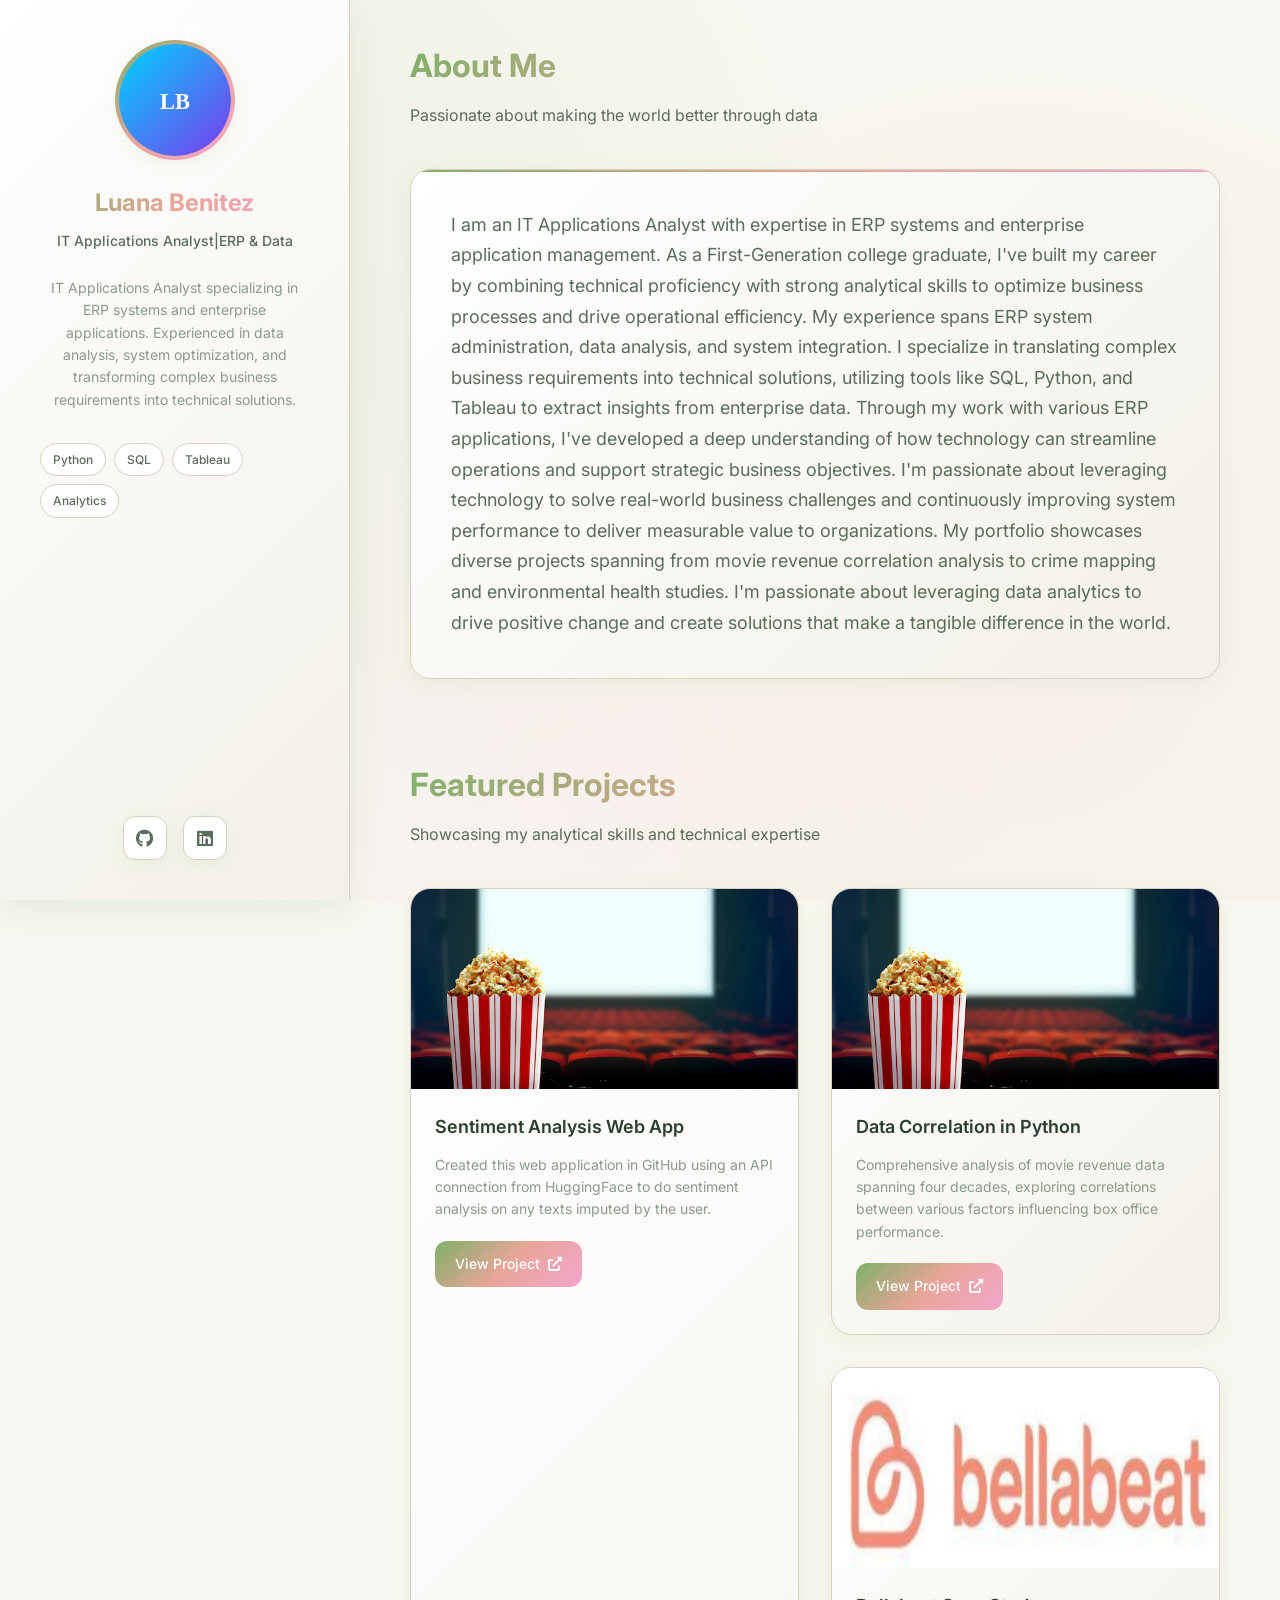
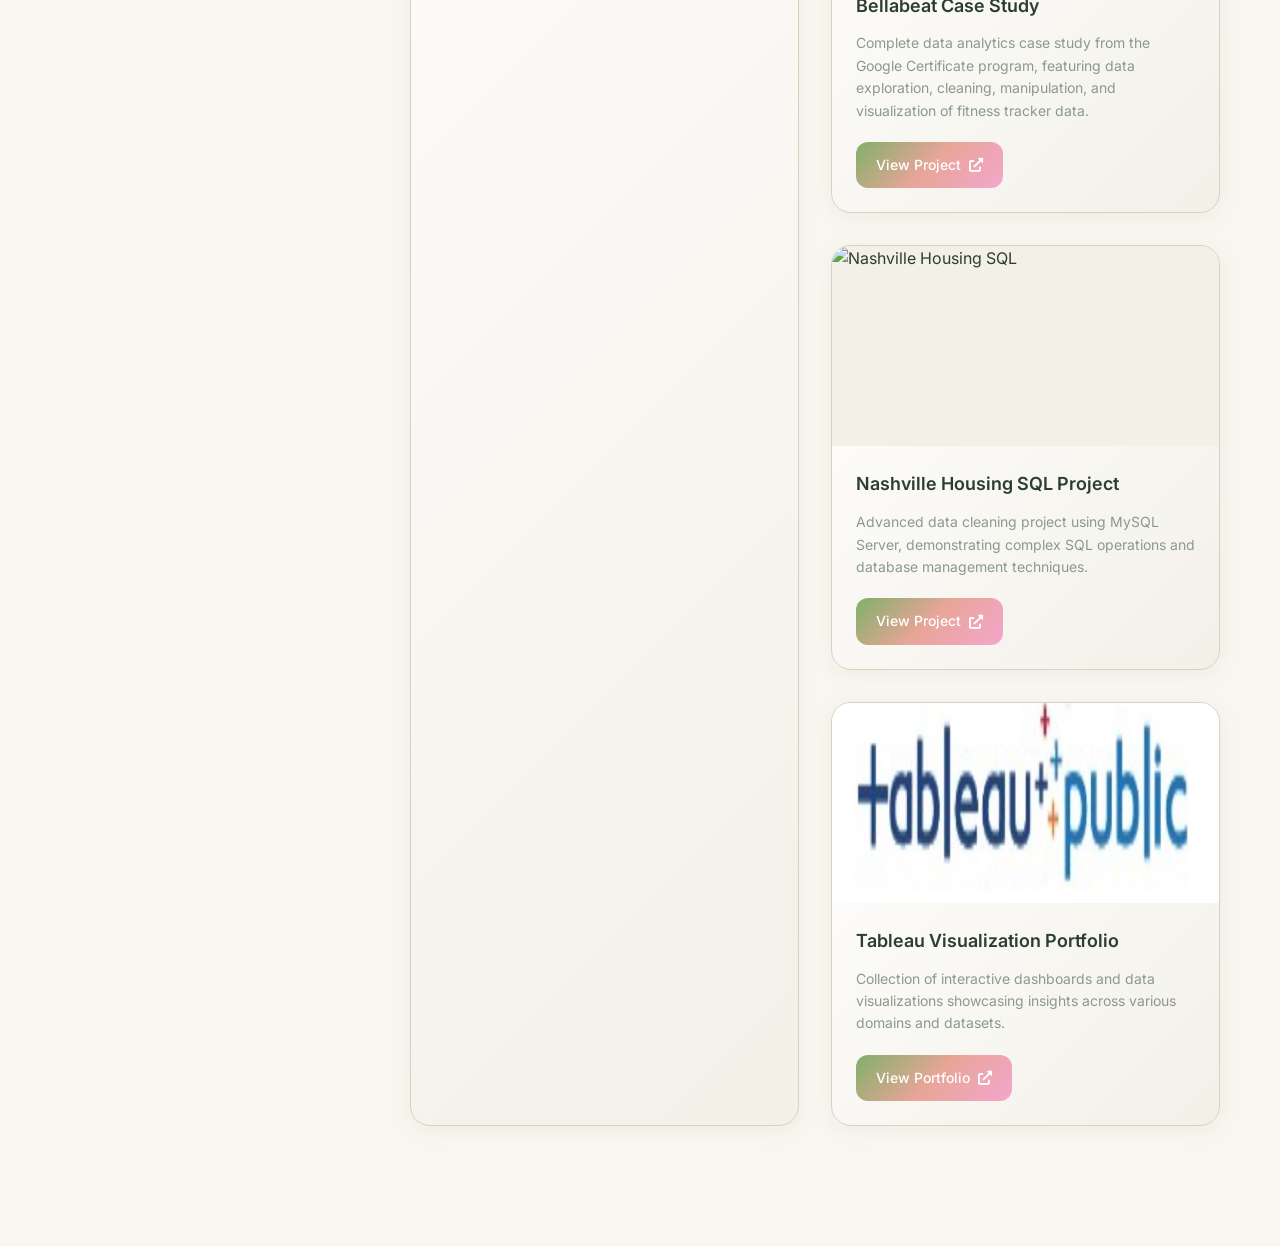
==== index.html @ 9ba9c245 "Update index.html" ====
<!DOCTYPE HTML>
<html>
<head>
    <title>Luana Benitez Portfolio</title>
    <meta charset="utf-8" />
    <meta name="viewport" content="width=device-width, initial-scale=1, user-scalable=no" />
    <link href="https://fonts.googleapis.com/css2?family=Inter:wght@300;400;500;600;700&family=JetBrains+Mono:wght@400;500&display=swap" rel="stylesheet">
    <link rel="stylesheet" href="https://cdnjs.cloudflare.com/ajax/libs/font-awesome/6.0.0/css/all.min.css">
    <style>
        :root {
            --primary-bg: #f8f6f0;
            --secondary-bg: #ede8dc;
            --card-bg: #ffffff;
            --accent-bg: #f3f0e8;
            --primary-text: #2c3e2d;
            --secondary-text: #5a6c5b;
            --muted-text: #8a9a8b;
            --accent-color: #7fb069;
            --secondary-accent: #e8a598;
            --tertiary-accent: #f4a6cd;
            --success-color: #6b9f59;
            --border-color: #d8d0c1;
            --gradient-primary: linear-gradient(135deg, #7fb069 0%, #e8a598 50%, #f4a6cd 100%);
            --gradient-secondary: linear-gradient(135deg, #ffffff 0%, #f3f0e8 100%);
            --gradient-accent: linear-gradient(135deg, #7fb069 0%, #6b9f59 100%);
            --shadow-soft: 0 4px 20px rgba(124, 176, 105, 0.1);
            --shadow-medium: 0 8px 32px rgba(124, 176, 105, 0.15);
            --shadow-strong: 0 12px 48px rgba(124, 176, 105, 0.2);
        }

        * {
            margin: 0;
            padding: 0;
            box-sizing: border-box;
        }

        html {
            scroll-behavior: smooth;
        }

        body {
            font-family: 'Inter', sans-serif;
            background: var(--primary-bg);
            color: var(--primary-text);
            line-height: 1.6;
            overflow-x: hidden;
        }

        /* Animated Background */
        .animated-bg {
            position: fixed;
            top: 0;
            left: 0;
            width: 100%;
            height: 100%;
            z-index: -1;
            background: var(--primary-bg);
        }

        .animated-bg::before {
            content: '';
            position: absolute;
            top: 0;
            left: 0;
            width: 100%;
            height: 100%;
            background: radial-gradient(circle at 20% 30%, rgba(127, 176, 105, 0.08) 0%, transparent 50%),
                        radial-gradient(circle at 80% 70%, rgba(232, 165, 152, 0.08) 0%, transparent 50%),
                        radial-gradient(circle at 40% 80%, rgba(244, 166, 205, 0.06) 0%, transparent 50%);
            animation: float 20s ease-in-out infinite;
        }

        @keyframes float {
            0%, 100% { transform: translateY(0px) rotate(0deg); }
            33% { transform: translateY(-20px) rotate(1deg); }
            66% { transform: translateY(10px) rotate(-1deg); }
        }

        /* Header Styles */
        #header {
            position: fixed;
            top: 0;
            left: 0;
            width: 350px;
            height: 100vh;
            background: var(--gradient-secondary);
            backdrop-filter: blur(20px);
            border-right: 1px solid var(--border-color);
            padding: 40px;
            display: flex;
            flex-direction: column;
            justify-content: space-between;
            z-index: 1000;
            box-shadow: var(--shadow-medium);
        }

        .profile-section {
            text-align: center;
        }

        .profile-image {
            width: 120px;
            height: 120px;
            border-radius: 50%;
            margin: 0 auto 24px;
            position: relative;
            background: var(--gradient-primary);
            padding: 4px;
            box-shadow: var(--shadow-soft);
            transition: all 0.3s ease;
        }

        .profile-image:hover {
            transform: scale(1.05);
            box-shadow: var(--shadow-medium);
        }

        .profile-image img {
            width: 100%;
            height: 100%;
            border-radius: 50%;
            object-fit: cover;
        }

        .profile-name {
            font-size: 24px;
            font-weight: 700;
            margin-bottom: 8px;
            background: var(--gradient-primary);
            -webkit-background-clip: text;
            -webkit-text-fill-color: transparent;
            background-clip: text;
        }

        .profile-title {
            font-size: 14px;
            color: var(--secondary-text);
            margin-bottom: 24px;
            font-weight: 500;
        }

        .profile-description {
            font-size: 14px;
            color: var(--muted-text);
            line-height: 1.6;
            margin-bottom: 32px;
        }

        .skills-tags {
            display: flex;
            flex-wrap: wrap;
            gap: 8px;
            margin-bottom: 32px;
        }

        .skill-tag {
            background: var(--card-bg);
            border: 1px solid var(--border-color);
            border-radius: 20px;
            padding: 6px 12px;
            font-size: 12px;
            color: var(--secondary-text);
            font-weight: 500;
            transition: all 0.3s ease;
        }

        .skill-tag:hover {
            background: var(--gradient-accent);
            color: white;
            transform: translateY(-2px);
            box-shadow: var(--shadow-soft);
        }

        .social-links {
            display: flex;
            justify-content: center;
            gap: 16px;
        }

        .social-link {
            width: 44px;
            height: 44px;
            background: var(--card-bg);
            border: 1px solid var(--border-color);
            border-radius: 12px;
            display: flex;
            align-items: center;
            justify-content: center;
            color: var(--secondary-text);
            text-decoration: none;
            transition: all 0.3s ease;
            font-size: 18px;
            box-shadow: var(--shadow-soft);
        }

        .social-link:hover {
            background: var(--gradient-primary);
            color: white;
            transform: translateY(-4px);
            box-shadow: var(--shadow-medium);
        }

        /* Main Content */
        #main {
            margin-left: 350px;
            padding: 40px 60px;
            min-height: 100vh;
        }

        .section {
            margin-bottom: 80px;
            opacity: 0;
            transform: translateY(40px);
            animation: fadeInUp 0.8s ease forwards;
        }

        @keyframes fadeInUp {
            to {
                opacity: 1;
                transform: translateY(0);
            }
        }

        .section-header {
            margin-bottom: 40px;
        }

        .section-title {
            font-size: 32px;
            font-weight: 700;
            margin-bottom: 12px;
            background: var(--gradient-primary);
            -webkit-background-clip: text;
            -webkit-text-fill-color: transparent;
            background-clip: text;
        }

        .section-subtitle {
            font-size: 16px;
            color: var(--secondary-text);
            font-weight: 400;
        }

        /* About Section */
        .about-content {
            background: var(--gradient-secondary);
            border: 1px solid var(--border-color);
            border-radius: 20px;
            padding: 40px;
            box-shadow: var(--shadow-soft);
            position: relative;
            overflow: hidden;
        }

        .about-content::before {
            content: '';
            position: absolute;
            top: 0;
            left: 0;
            width: 100%;
            height: 2px;
            background: var(--gradient-primary);
        }

        .about-text {
            font-size: 18px;
            line-height: 1.7;
            color: var(--secondary-text);
        }

        /* Projects Grid */
        .projects-grid {
            display: grid;
            grid-template-columns: repeat(auto-fit, minmax(350px, 1fr));
            gap: 32px;
        }

        .project-card {
            background: var(--gradient-secondary);
            border: 1px solid var(--border-color);
            border-radius: 20px;
            padding: 0;
            box-shadow: var(--shadow-soft);
            transition: all 0.4s ease;
            overflow: hidden;
            position: relative;
            group: hover;
        }

        .project-card:hover {
            transform: translateY(-8px);
            box-shadow: var(--shadow-strong);
            border-color: var(--accent-color);
        }

        .project-image {
            height: 200px;
            background: var(--accent-bg);
            border-radius: 16px 16px 0 0;
            overflow: hidden;
            position: relative;
        }

        .project-image img {
            width: 100%;
            height: 100%;
            object-fit: cover;
            transition: transform 0.4s ease;
        }

        .project-card:hover .project-image img {
            transform: scale(1.1);
        }

        .project-image::after {
            content: '';
            position: absolute;
            top: 0;
            left: 0;
            width: 100%;
            height: 100%;
            background: linear-gradient(45deg, rgba(127, 176, 105, 0.1), rgba(232, 165, 152, 0.1));
            opacity: 0;
            transition: opacity 0.4s ease;
        }

        .project-card:hover .project-image::after {
            opacity: 1;
        }

        .project-content {
            padding: 24px;
        }

        .project-title {
            font-size: 18px;
            font-weight: 600;
            margin-bottom: 12px;
            color: var(--primary-text);
        }

        .project-description {
            font-size: 14px;
            color: var(--muted-text);
            line-height: 1.6;
            margin-bottom: 20px;
        }

        .project-link {
            display: inline-flex;
            align-items: center;
            gap: 8px;
            background: var(--gradient-primary);
            color: white;
            padding: 12px 20px;
            border-radius: 12px;
            text-decoration: none;
            font-size: 14px;
            font-weight: 500;
            transition: all 0.3s ease;
        }

        .project-link:hover {
            transform: translateY(-2px);
            box-shadow: var(--shadow-soft);
        }

        .project-tech-stack {
            position: absolute;
            top: 16px;
            right: 16px;
            background: rgba(248, 246, 240, 0.9);
            backdrop-filter: blur(10px);
            border: 1px solid var(--border-color);
            border-radius: 20px;
            padding: 6px 12px;
            font-size: 12px;
            color: var(--accent-color);
            font-weight: 500;
        }

        /* Responsive Design */
        @media (max-width: 1200px) {
            #header {
                width: 300px;
            }
            
            #main {
                margin-left: 300px;
                padding: 40px;
            }
        }

        @media (max-width: 980px) {
            #header {
                position: relative;
                width: 100%;
                height: auto;
                padding: 40px 20px;
            }
            
            #main {
                margin-left: 0;
                padding: 40px 20px;
            }

            .projects-grid {
                grid-template-columns: 1fr;
                gap: 24px;
            }
        }

        @media (max-width: 736px) {
            .section-title {
                font-size: 28px;
            }

            .profile-name {
                font-size: 20px;
            }

            .about-content {
                padding: 24px;
            }

            .project-content {
                padding: 20px;
            }
        }

        /* Loading Animation */
        .loading {
            animation: pulse 2s infinite;
        }

        @keyframes pulse {
            0% { opacity: 0.6; }
            50% { opacity: 1; }
            100% { opacity: 0.6; }
        }

        /* Scrollbar Styling */
        ::-webkit-scrollbar {
            width: 8px;
        }

        ::-webkit-scrollbar-track {
            background: var(--secondary-bg);
        }

        ::-webkit-scrollbar-thumb {
            background: var(--border-color);
            border-radius: 4px;
        }

        ::-webkit-scrollbar-thumb:hover {
            background: var(--accent-color);
        }
    </style>
</head>
<body>
    <div class="animated-bg"></div>

    <!-- Header -->
    <header id="header">
        <div class="profile-section">
            <div class="profile-image">
                <img src="images/IMG_5150.jpeg" alt="Profile" />
            </div>
            <h1 class="profile-name">Luana Benitez</h1>
            <div class="profile-title">IT Applications Analyst|ERP & Data</div>
            <p class="profile-description">
                IT Applications Analyst specializing in ERP systems and enterprise applications. Experienced in data analysis, system optimization, and transforming complex business requirements into technical solutions.
            <div class="skills-tags">
                <span class="skill-tag">Python</span>
                <span class="skill-tag">SQL</span>
                <span class="skill-tag">Tableau</span>
                <span class="skill-tag">Analytics</span>
            </div>
        </div>

        <div class="social-links">
            <a href="https://github.com/luli45" class="social-link">
                <i class="fab fa-github"></i>
            </a>
            <a href="https://www.linkedin.com/in/luanabenitez/" class="social-link">
                <i class="fab fa-linkedin"></i>
            </a>
        </div>
    </header>

    <!-- Main Content -->
    <main id="main">
        <!-- About Section -->
        <section class="section">
            <div class="section-header">
                <h2 class="section-title">About Me</h2>
                <p class="section-subtitle">Passionate about making the world better through data</p>
            </div>
            
            <div class="about-content">
                <p class="about-text">
                    I am an IT Applications Analyst with expertise in ERP systems and enterprise application management. As a First-Generation college graduate, I've built my career by combining technical proficiency with strong analytical skills to optimize business processes and drive operational efficiency.
                    My experience spans ERP system administration, data analysis, and system integration. I specialize in translating complex business requirements into technical solutions, utilizing tools like SQL, Python, and Tableau to extract insights from enterprise data. Through my work with various ERP applications, I've developed a deep understanding of how technology can streamline operations and support strategic business objectives.
                    I'm passionate about leveraging technology to solve real-world business challenges and continuously improving system performance to deliver measurable value to organizations.
                    My portfolio showcases diverse projects spanning from movie revenue correlation analysis to crime mapping and environmental health studies. I'm passionate about leveraging data analytics to drive positive change and create solutions that make a tangible difference in the world.
                </p>
            </div>
        </section>

        <!-- Projects Section -->
        <section class="section">
            <div class="section-header">
                <h2 class="section-title">Featured Projects</h2>
                <p class="section-subtitle">Showcasing my analytical skills and technical expertise</p>
            </div>
            <div class="projects-grid">
                <div class="project-card">
                    <div class="project-tech-stack">AI</div>
                    <div class="project-image">
                        <img src="images/movies.png" alt="Movie Data Analysis" />
                    </div>
                    <div class="project-content">
                        <h3 class="project-title">Sentiment Analysis Web App</h3>
                        <p class="project-description">Created this web application in GitHub using an API connection from HuggingFace to do sentiment analysis on any texts imputed by the user.</p>
                        <a href="https://huggingface-sentiment-app-axzfvcv8uxrn8bxesf5tnd.streamlit.app/" class="project-link">
                            <span>View Project</span>
                            <i class="fas fa-external-link-alt"></i>
                        </a>
                    </div>
                </div>
            <div class="projects-grid">
                <div class="project-card">
                    <div class="project-tech-stack">Python</div>
                    <div class="project-image">
                        <img src="images/movies.png" alt="Movie Data Analysis" />
                    </div>
                    <div class="project-content">
                        <h3 class="project-title">Data Correlation in Python</h3>
                        <p class="project-description">Comprehensive analysis of movie revenue data spanning four decades, exploring correlations between various factors influencing box office performance.</p>
                        <a href="https://github.com/luli45/PythonProjects/blob/main/Movie%20Data%20Correlation.ipynb" class="project-link">
                            <span>View Project</span>
                            <i class="fas fa-external-link-alt"></i>
                        </a>
                    </div>
                </div>

                <div class="project-card">
                    <div class="project-tech-stack">R · Tableau</div>
                    <div class="project-image">
                        <img src="images/bellabeat.jpg" alt="Bellabeat Case Study" />
                    </div>
                    <div class="project-content">
                        <h3 class="project-title">Bellabeat Case Study</h3>
                        <p class="project-description">Complete data analytics case study from the Google Certificate program, featuring data exploration, cleaning, manipulation, and visualization of fitness tracker data.</p>
                        <a href="https://github.com/luli45/casestudy" class="project-link">
                            <span>View Project</span>
                            <i class="fas fa-external-link-alt"></i>
                        </a>
                    </div>
                </div>

                <div class="project-card">
                    <div class="project-tech-stack">SQL</div>
                    <div class="project-image">
                        <img src="images/breno-assis-r3WAWU5Fi5Q-unsplash.jpg" alt="Nashville Housing SQL" />
                    </div>
                    <div class="project-content">
                        <h3 class="project-title">Nashville Housing SQL Project</h3>
                        <p class="project-description">Advanced data cleaning project using MySQL Server, demonstrating complex SQL operations and database management techniques.</p>
                        <a href="https://github.com/luli45/SQL-portfolio/blob/main/nashville(inprogress).sql" class="project-link">
                            <span>View Project</span>
                            <i class="fas fa-external-link-alt"></i>
                        </a>
                    </div>
                </div>

                <div class="project-card">
                    <div class="project-tech-stack">Tableau</div>
                    <div class="project-image">
                        <img src="images/tableau2.jpg" alt="Tableau Dashboards" />
                    </div>
                    <div class="project-content">
                        <h3 class="project-title">Tableau Visualization Portfolio</h3>
                        <p class="project-description">Collection of interactive dashboards and data visualizations showcasing insights across various domains and datasets.</p>
                        <a href="https://public.tableau.com/app/profile/luana6951" class="project-link">
                            <span>View Portfolio</span>
                            <i class="fas fa-external-link-alt"></i>
                        </a>
                    </div>
                </div>
                </div>
            </div>
        </section>
    </main>

    <script>
        // Smooth animations on scroll
        const observerOptions = {
            threshold: 0.1,
            rootMargin: '0px 0px -50px 0px'
        };

        const observer = new IntersectionObserver(function(entries) {
            entries.forEach(entry => {
                if (entry.isIntersecting) {
                    entry.target.style.animationDelay = '0s';
                    entry.target.classList.add('animate-in');
                }
            });
        }, observerOptions);

        document.querySelectorAll('.section').forEach(section => {
            observer.observe(section);
        });

        // Add loading animation to images
        document.querySelectorAll('img').forEach(img => {
            img.addEventListener('load', function() {
                this.classList.remove('loading');
            });
            img.classList.add('loading');
        });

        // Enhanced hover effects for project cards
        document.querySelectorAll('.project-card').forEach(card => {
            card.addEventListener('mouseenter', function() {
                this.style.transform = 'translateY(-8px) scale(1.02)';
            });
            
            card.addEventListener('mouseleave', function() {
                this.style.transform = 'translateY(0) scale(1)';
            });
        });

        // Profile image with your uploaded photo
        document.addEventListener('DOMContentLoaded', function() {
            const profileImg = document.querySelector('.profile-image img');
            // You would replace this with the actual path to your uploaded photo
            // For now, I'm using a placeholder that matches your professional headshot style
            profileImg.src = '[data-uri]';
            
            // Add a subtle loading effect
            profileImg.style.filter = 'blur(5px)';
            profileImg.style.transition = 'filter 0.3s ease';
            
            setTimeout(() => {
                profileImg.style.filter = 'none';
            }, 300);
        });

        // Add dynamic background animation
        const animatedBg = document.querySelector('.animated-bg');
        let mouseX = 0;
        let mouseY = 0;

        document.addEventListener('mousemove', (e) => {
            mouseX = e.clientX / window.innerWidth;
            mouseY = e.clientY / window.innerHeight;
            
            animatedBg.style.background = `
                radial-gradient(circle at ${20 + mouseX * 10}% ${30 + mouseY * 10}%, rgba(127, 176, 105, 0.08) 0%, transparent 50%),
                radial-gradient(circle at ${80 - mouseX * 10}% ${70 - mouseY * 10}%, rgba(232, 165, 152, 0.08) 0%, transparent 50%),
                radial-gradient(circle at ${40 + mouseX * 5}% ${80 - mouseY * 5}%, rgba(244, 166, 205, 0.06) 0%, transparent 50%),
                var(--primary-bg)
            `;
        });
    </script>
</body>
</html>
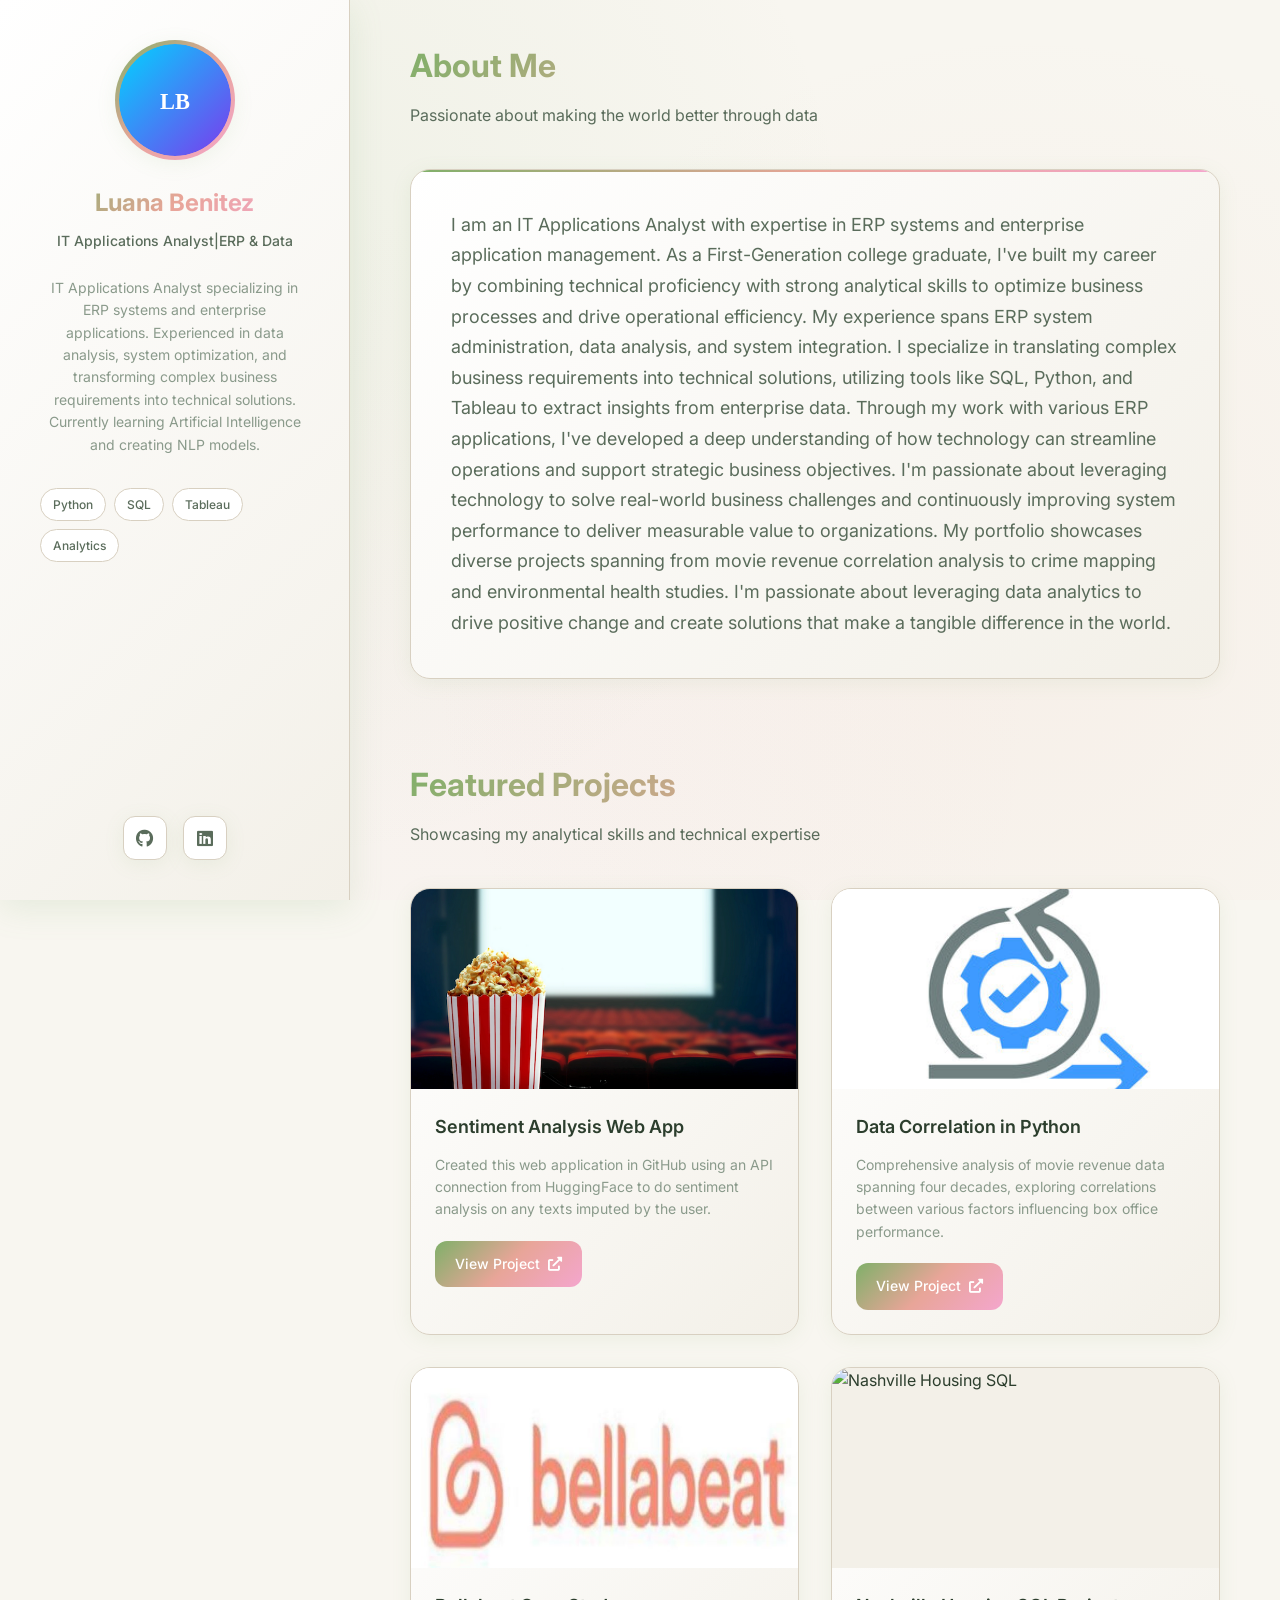
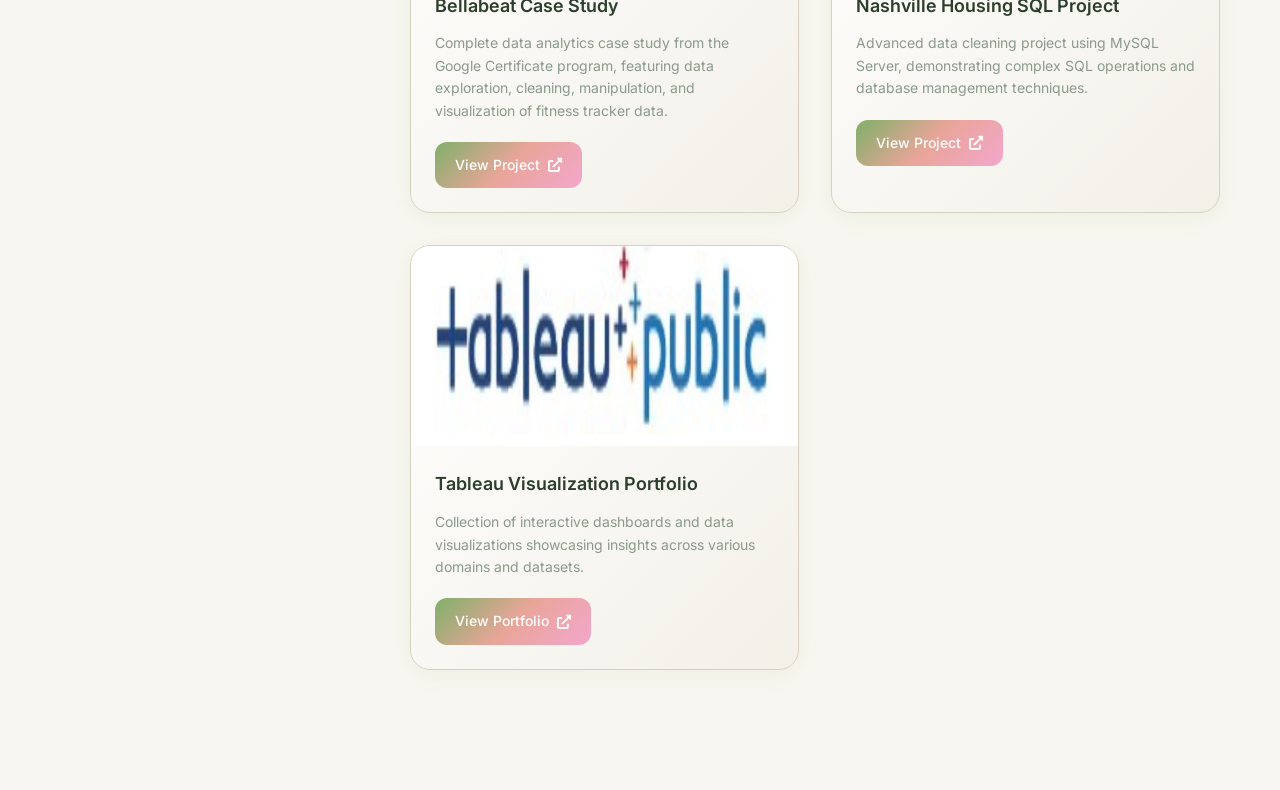
==== commit c14b68c4: "Update index.html" ====
--- a/index.html
+++ b/index.html
@@ -470,7 +470,7 @@
             <h1 class="profile-name">Luana Benitez</h1>
             <div class="profile-title">IT Applications Analyst|ERP & Data</div>
             <p class="profile-description">
-                IT Applications Analyst specializing in ERP systems and enterprise applications. Experienced in data analysis, system optimization, and transforming complex business requirements into technical solutions.
+                IT Applications Analyst specializing in ERP systems and enterprise applications. Experienced in data analysis, system optimization, and transforming complex business requirements into technical solutions. Currently learning Artificial Intelligence and creating NLP models.
             <div class="skills-tags">
                 <span class="skill-tag">Python</span>
                 <span class="skill-tag">SQL</span>
@@ -529,11 +529,10 @@
                         </a>
                     </div>
                 </div>
-            <div class="projects-grid">
-                <div class="project-card">
-                    <div class="project-tech-stack">Python</div>
+            <div class="project-card">
+                <div class="project-tech-stack">Python</div>
                     <div class="project-image">
-                        <img src="images/movies.png" alt="Movie Data Analysis" />
+                        <img src="images/360_F_463931349_d4SsyaxYkGwq9rybzLnaiEKINDHVy2RX.jpg" alt="Web Application" />
                     </div>
                     <div class="project-content">
                         <h3 class="project-title">Data Correlation in Python</h3>
@@ -543,7 +542,7 @@
                             <i class="fas fa-external-link-alt"></i>
                         </a>
                     </div>
-                </div>
+            </div>
 
                 <div class="project-card">
                     <div class="project-tech-stack">R · Tableau</div>
@@ -671,3 +670,4 @@
 
 
 
+
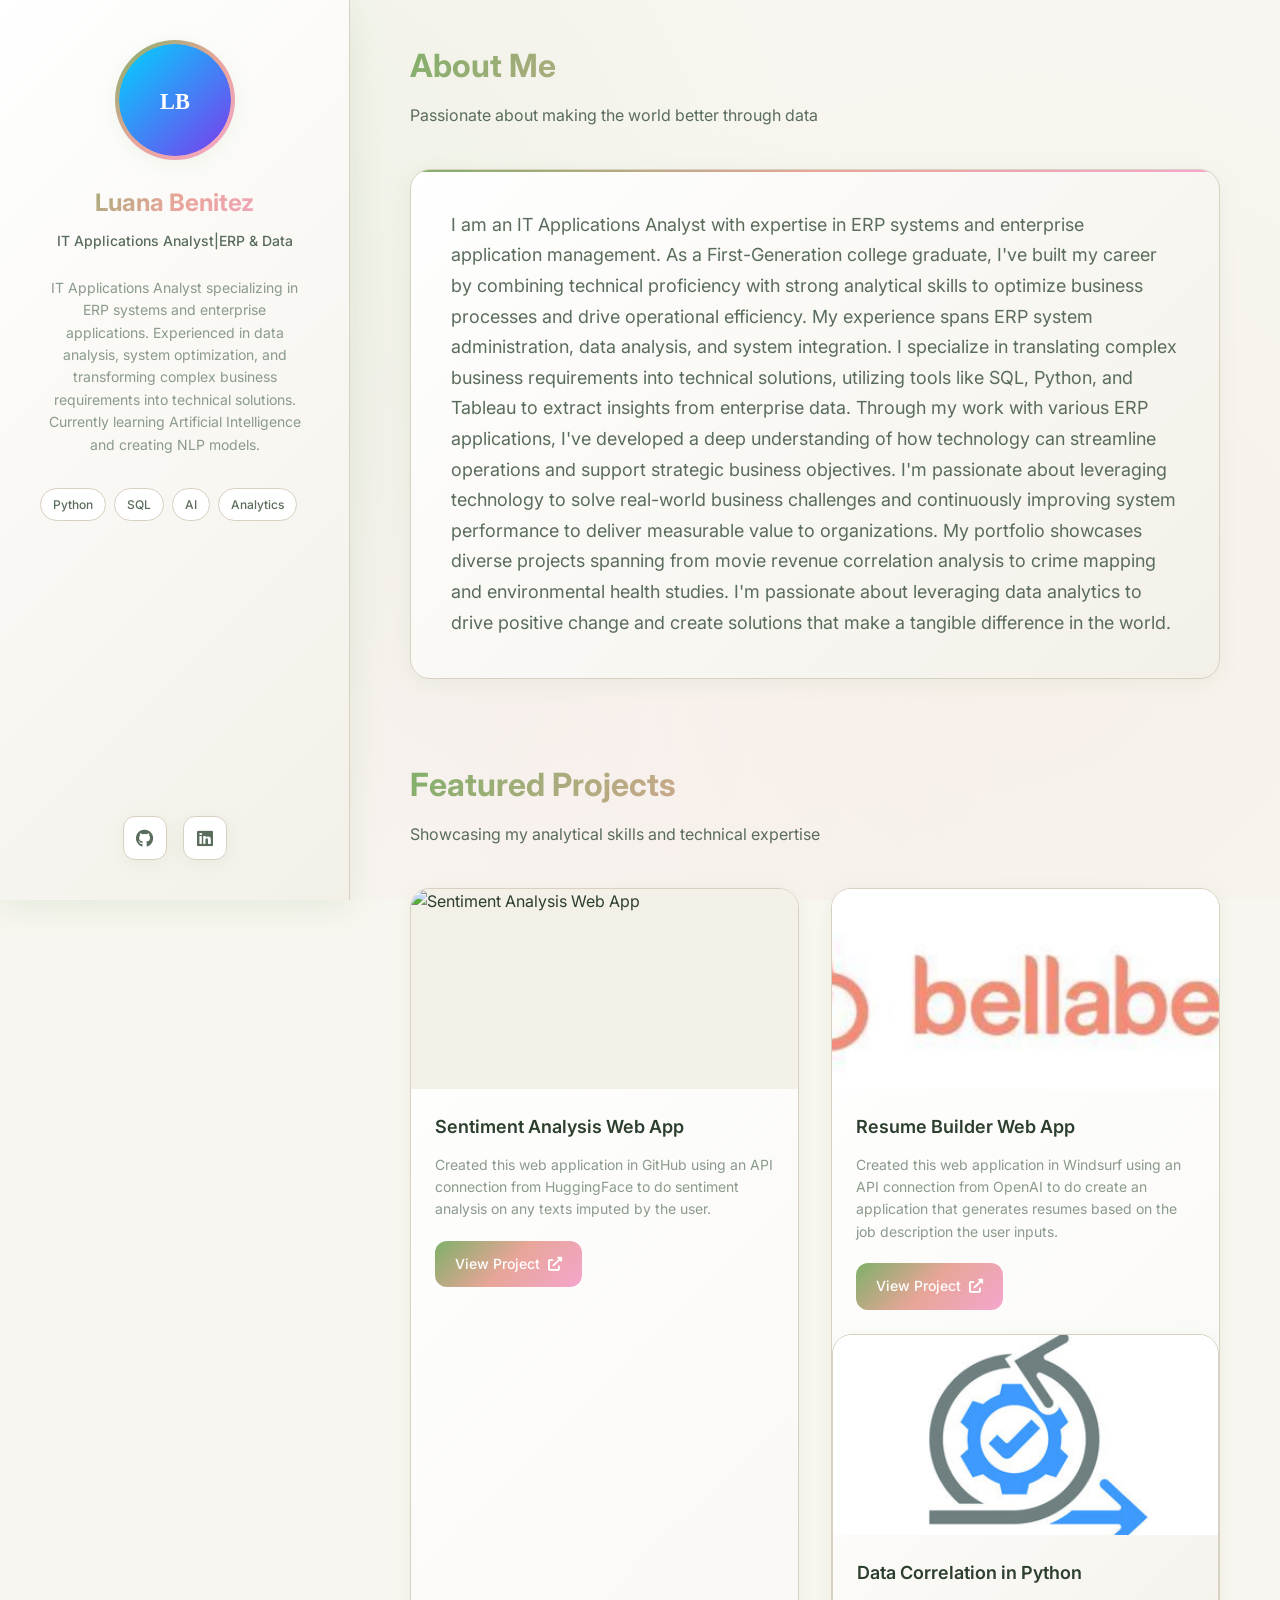
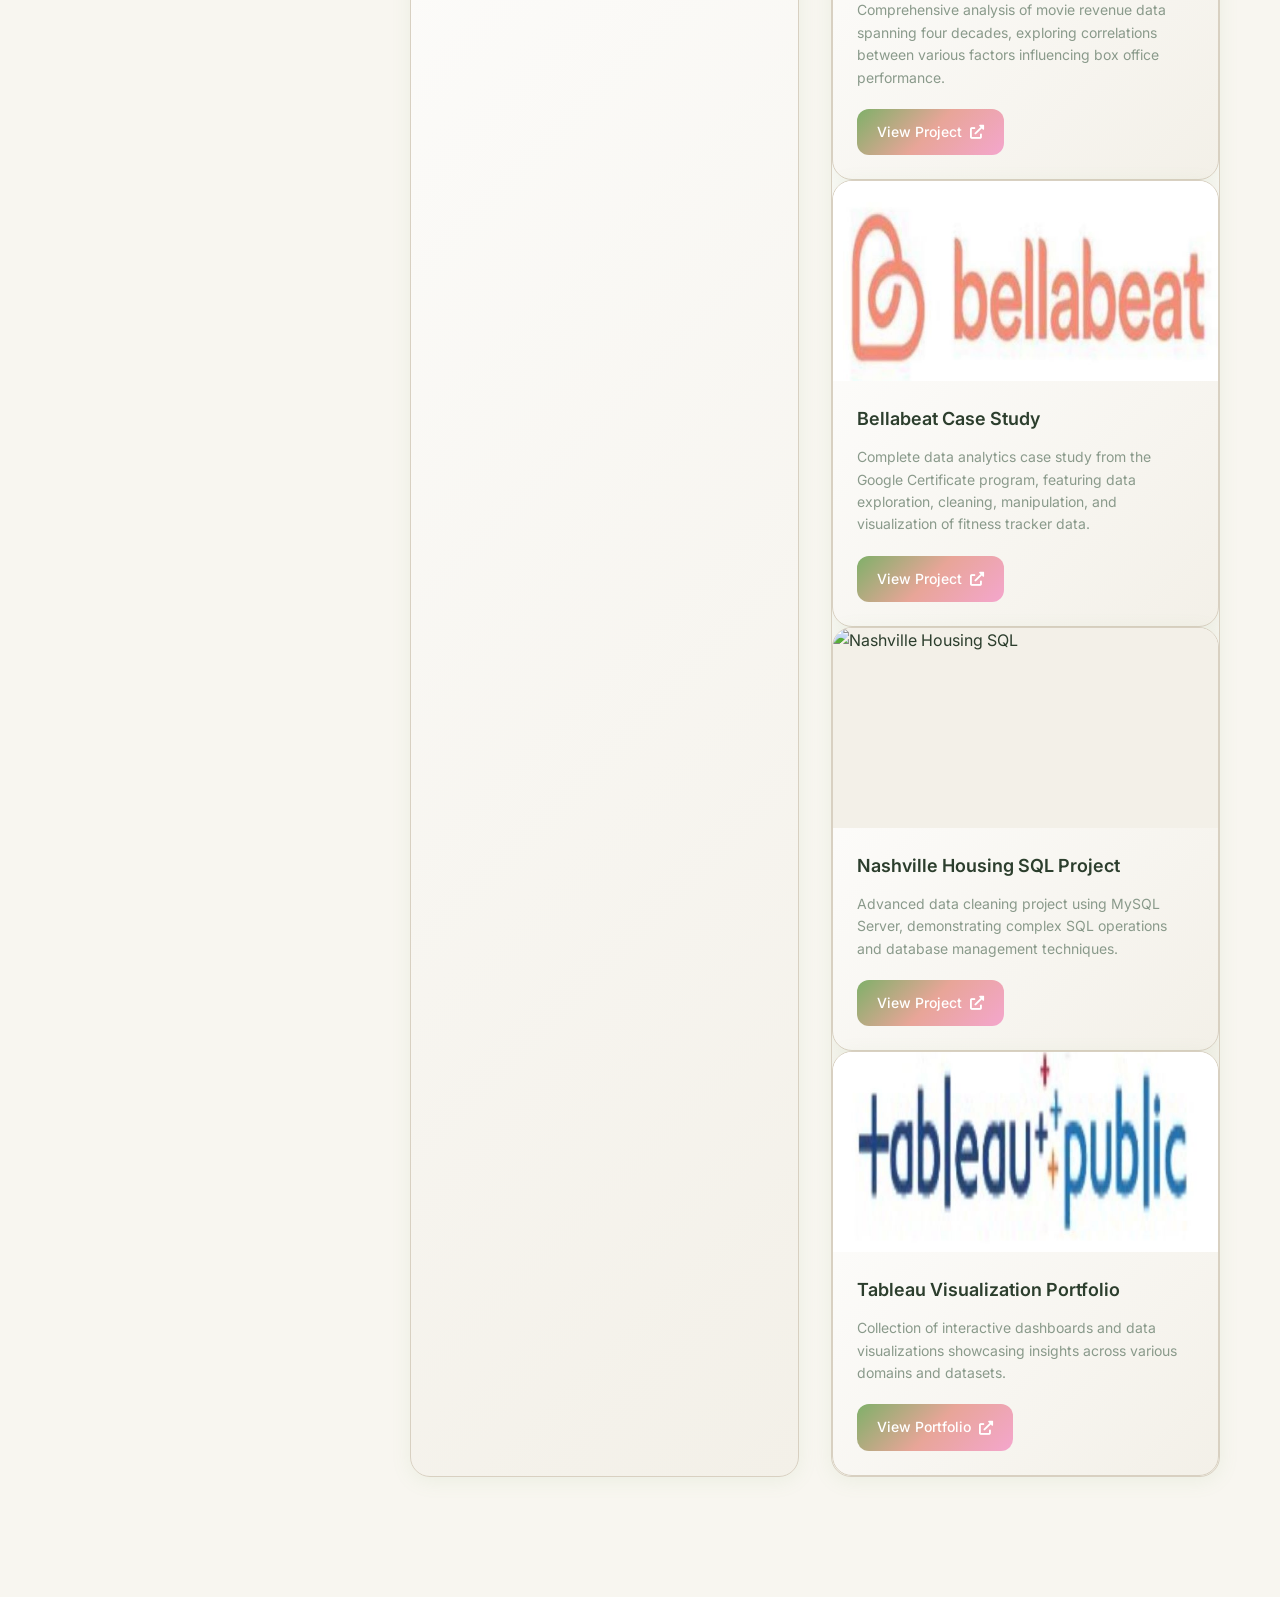
==== commit c37e6a62: "Update print statement from 'Hello' to 'Goodbye'" ====
--- a/index.html
+++ b/index.html
@@ -474,7 +474,7 @@
             <div class="skills-tags">
                 <span class="skill-tag">Python</span>
                 <span class="skill-tag">SQL</span>
-                <span class="skill-tag">Tableau</span>
+                <span class="skill-tag">AI</span>
                 <span class="skill-tag">Analytics</span>
             </div>
         </div>
@@ -514,11 +514,11 @@
                 <h2 class="section-title">Featured Projects</h2>
                 <p class="section-subtitle">Showcasing my analytical skills and technical expertise</p>
             </div>
-            <div class="projects-grid">
+        <div class="projects-grid">
                 <div class="project-card">
                     <div class="project-tech-stack">AI</div>
                     <div class="project-image">
-                        <img src="images/movies.png" alt="Movie Data Analysis" />
+                        <img src="images/360_F_463931349_d4SsyaxYkGwq9rybzLnaiEKINDHVy2RX" alt="Sentiment Analysis Web App" />
                     </div>
                     <div class="project-content">
                         <h3 class="project-title">Sentiment Analysis Web App</h3>
@@ -529,6 +529,19 @@
                         </a>
                     </div>
                 </div>
+            <div class="project-card">
+                    <div class="project-tech-stack">AI</div>
+                    <div class="project-image">
+                        <img src="images/Screenshot 2022-09-06 191025.jpg" alt="Resume Builder Web App" />
+                    </div>
+                    <div class="project-content">
+                        <h3 class="project-title">Resume Builder Web App</h3>
+                        <p class="project-description">Created this web application in Windsurf using an API connection from OpenAI to do create an application that generates resumes based on the job description the user inputs.</p>
+                        <a href="https://resume-builder-app-ahxxkznpnexjqdjuxuqdpx.streamlit.app/" class="project-link">
+                            <span>View Project</span>
+                            <i class="fas fa-external-link-alt"></i>
+                        </a>
+                    </div>
             <div class="project-card">
                 <div class="project-tech-stack">Python</div>
                     <div class="project-image">
@@ -671,3 +684,4 @@
 
 
 
+
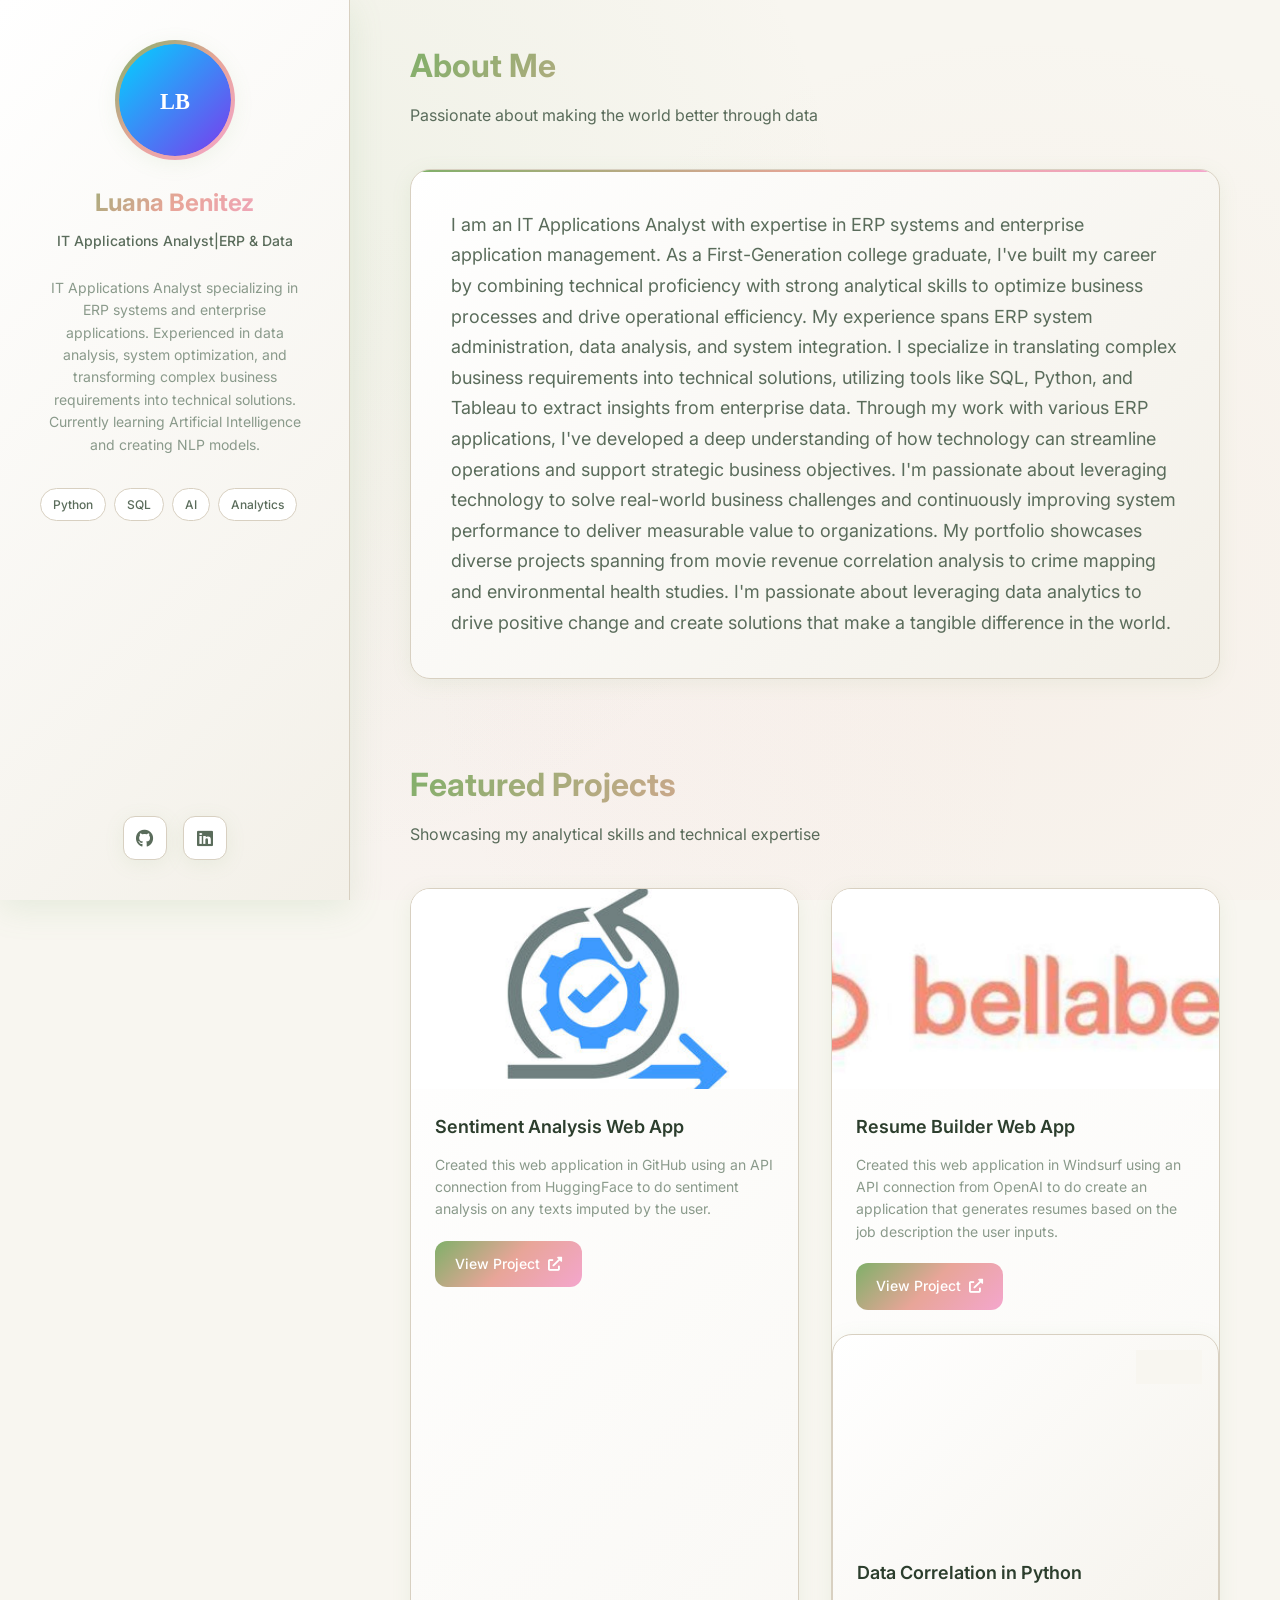
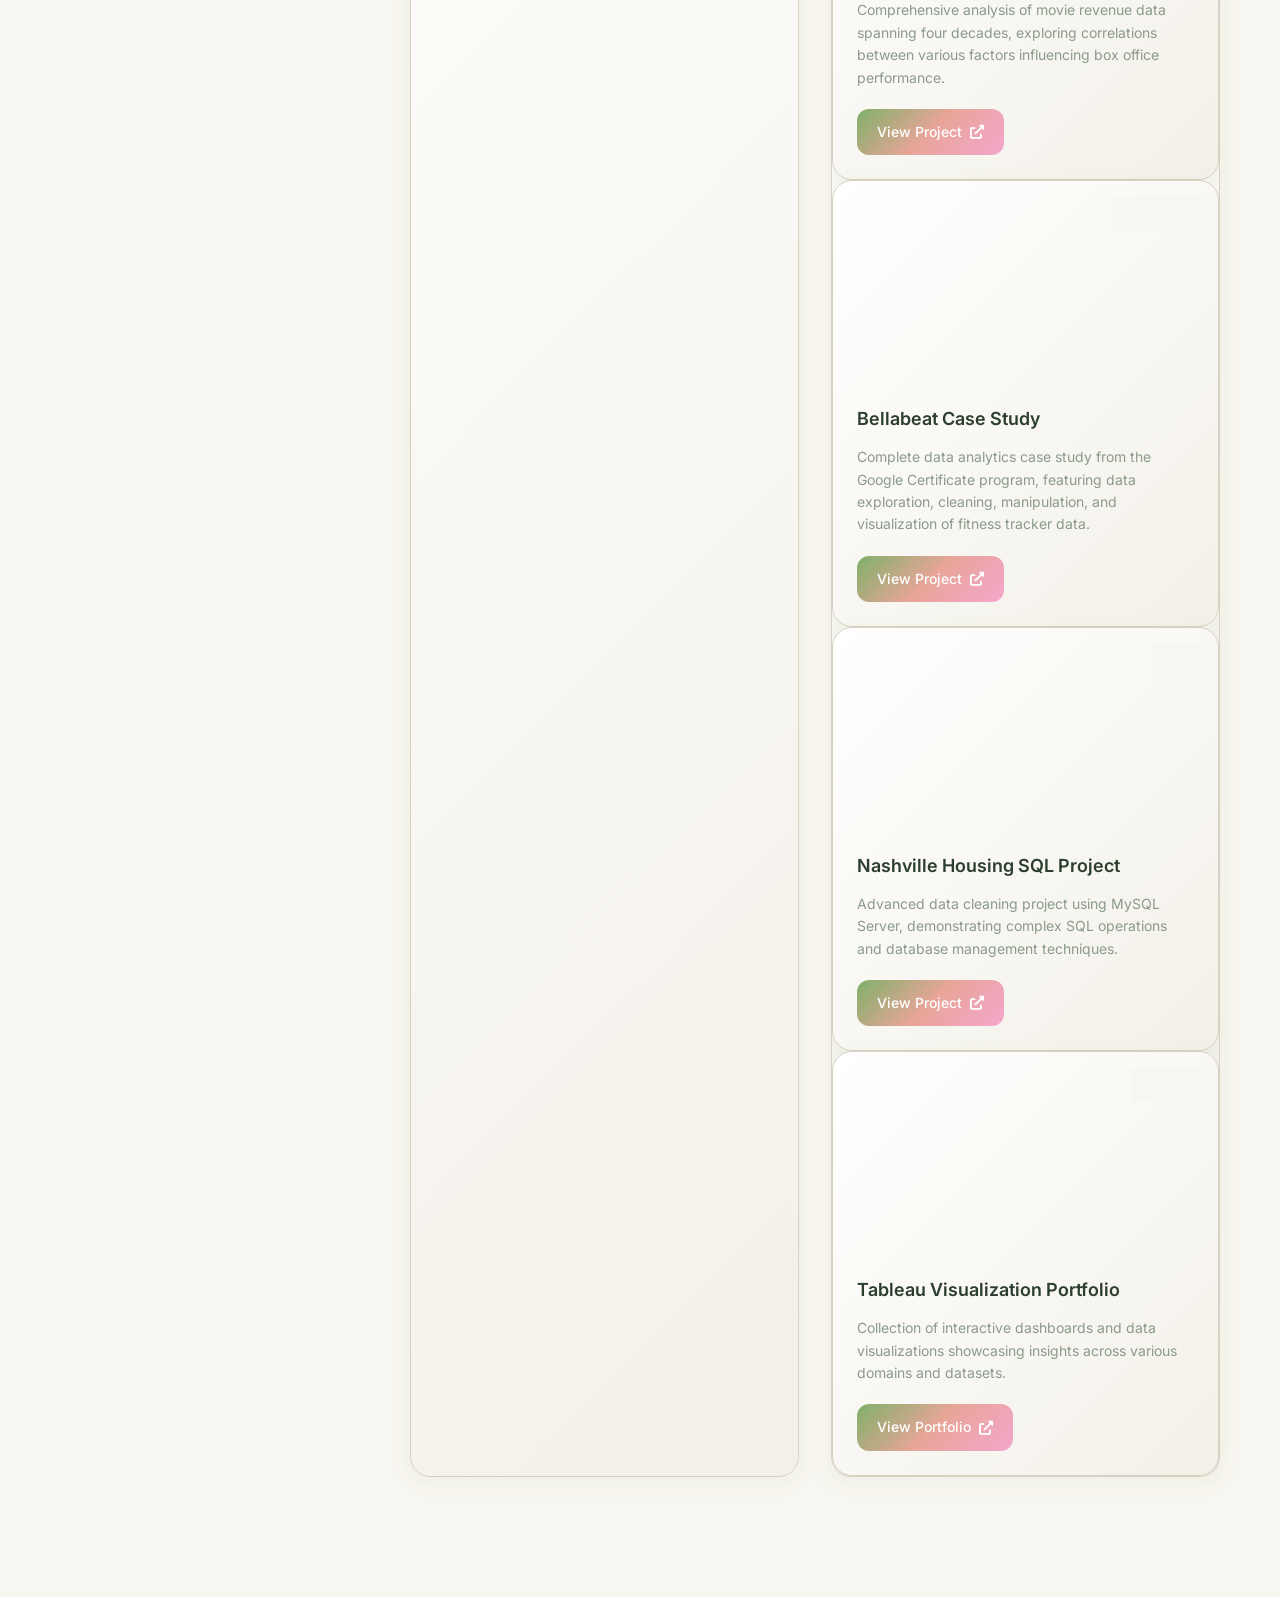
==== commit 1e1c5f1e: "Update index.html" ====
--- a/index.html
+++ b/index.html
@@ -465,7 +465,7 @@
     <header id="header">
         <div class="profile-section">
             <div class="profile-image">
-                <img src="images/IMG_5150.jpeg" alt="Profile" />
+            <img src="images/IMG_5150.jpeg" alt="Profile" />
             </div>
             <h1 class="profile-name">Luana Benitez</h1>
             <div class="profile-title">IT Applications Analyst|ERP & Data</div>
@@ -515,22 +515,22 @@
                 <p class="section-subtitle">Showcasing my analytical skills and technical expertise</p>
             </div>
         <div class="projects-grid">
-                <div class="project-card">
-                    <div class="project-tech-stack">AI</div>
+            <div class="project-card">
+                <div class="project-tech-stack">AI</div>
                     <div class="project-image">
-                        <img src="images/360_F_463931349_d4SsyaxYkGwq9rybzLnaiEKINDHVy2RX" alt="Sentiment Analysis Web App" />
-                    </div>
-                    <div class="project-content">
-                        <h3 class="project-title">Sentiment Analysis Web App</h3>
-                        <p class="project-description">Created this web application in GitHub using an API connection from HuggingFace to do sentiment analysis on any texts imputed by the user.</p>
-                        <a href="https://huggingface-sentiment-app-axzfvcv8uxrn8bxesf5tnd.streamlit.app/" class="project-link">
-                            <span>View Project</span>
-                            <i class="fas fa-external-link-alt"></i>
+                        <img src="images/360_F_463931349_d4SsyaxYkGwq9rybzLnaiEKINDHVy2RX.jpg" alt="Sentiment Analysis Web App" />
+                    </div>
+                <div class="project-content">
+                    <h3 class="project-title">Sentiment Analysis Web App</h3>
+                    <p class="project-description">Created this web application in GitHub using an API connection from HuggingFace to do sentiment analysis on any texts imputed by the user.</p>
+                    <a href="https://huggingface-sentiment-app-axzfvcv8uxrn8bxesf5tnd.streamlit.app/" class="project-link">
+                        <span>View Project</span>
+                        <i class="fas fa-external-link-alt"></i>
                         </a>
-                    </div>
                 </div>
+            </div>
             <div class="project-card">
-                    <div class="project-tech-stack">AI</div>
+                <div class="project-tech-stack">AI</div>
                     <div class="project-image">
                         <img src="images/Screenshot 2022-09-06 191025.jpg" alt="Resume Builder Web App" />
                     </div>
@@ -541,7 +541,7 @@
                             <span>View Project</span>
                             <i class="fas fa-external-link-alt"></i>
                         </a>
-                    </div>
+                </div>
             <div class="project-card">
                 <div class="project-tech-stack">Python</div>
                     <div class="project-image">
@@ -685,3 +685,4 @@
 
 
 
+
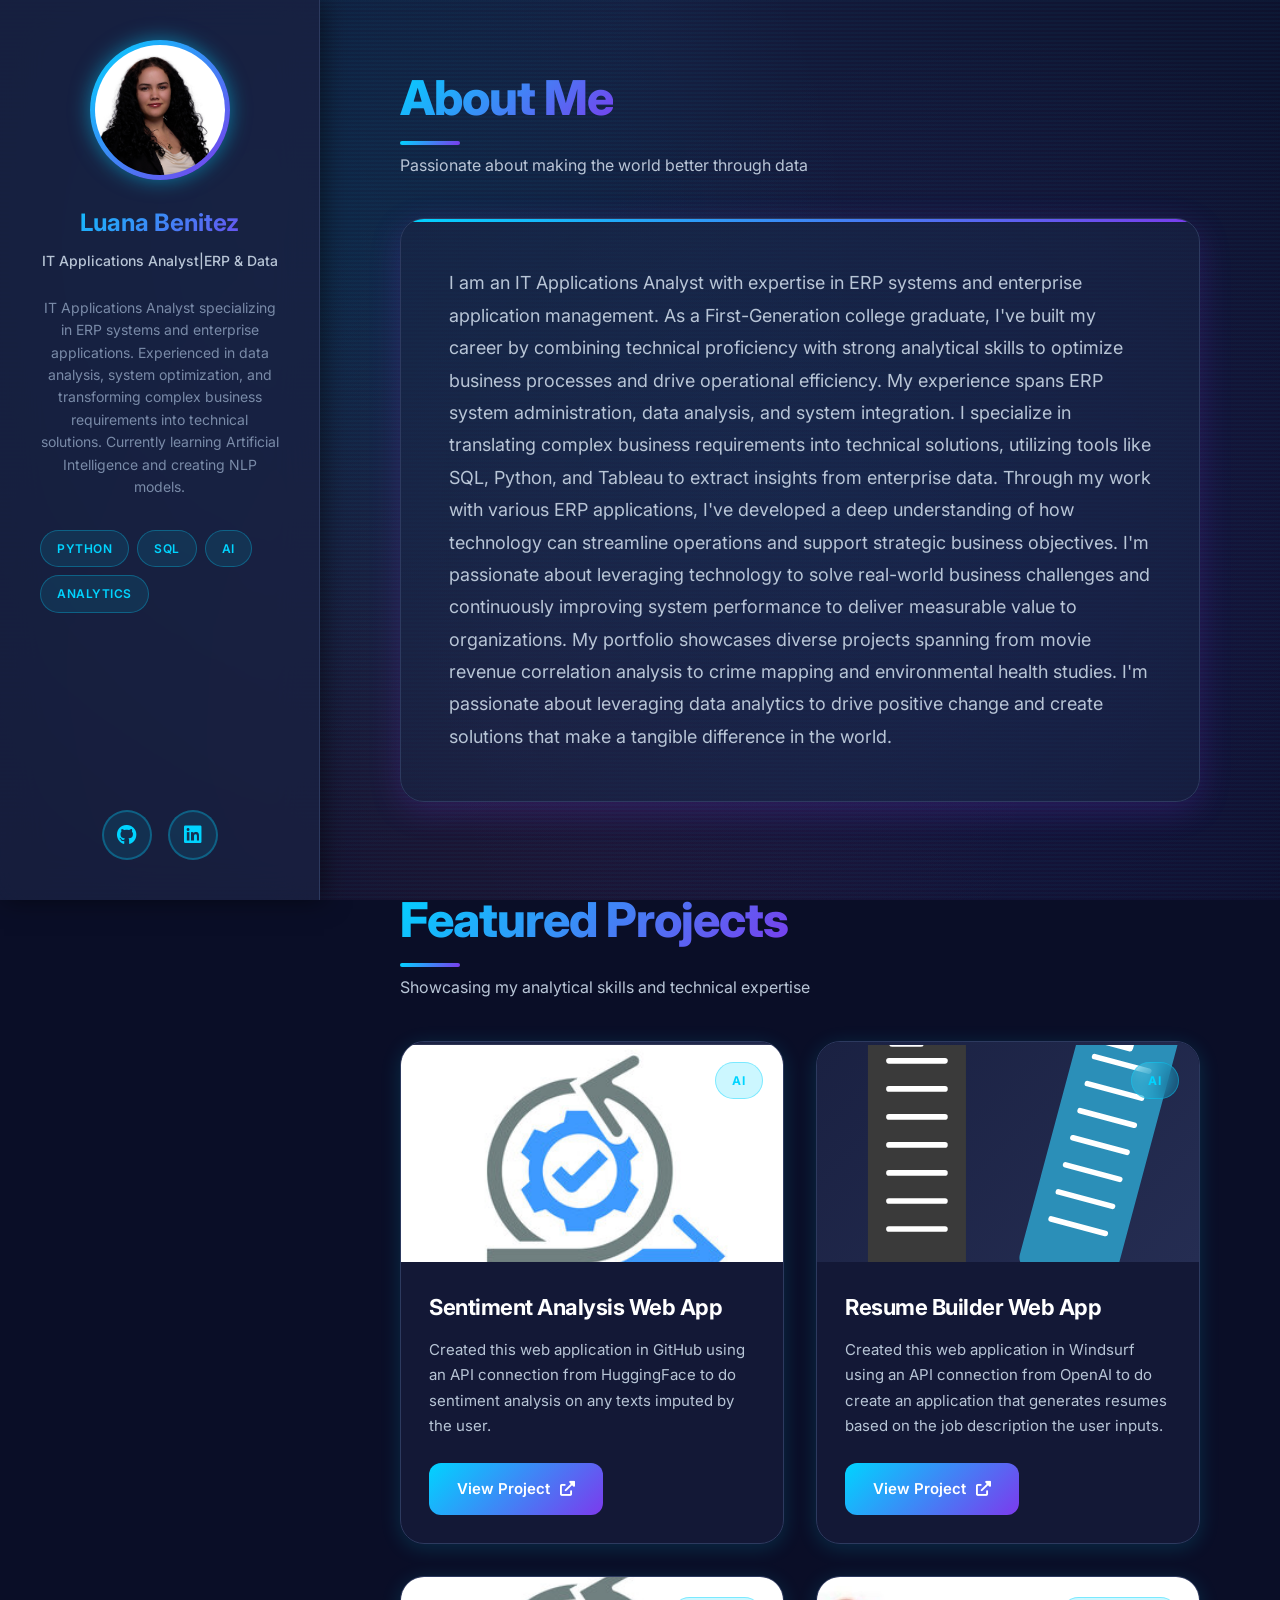
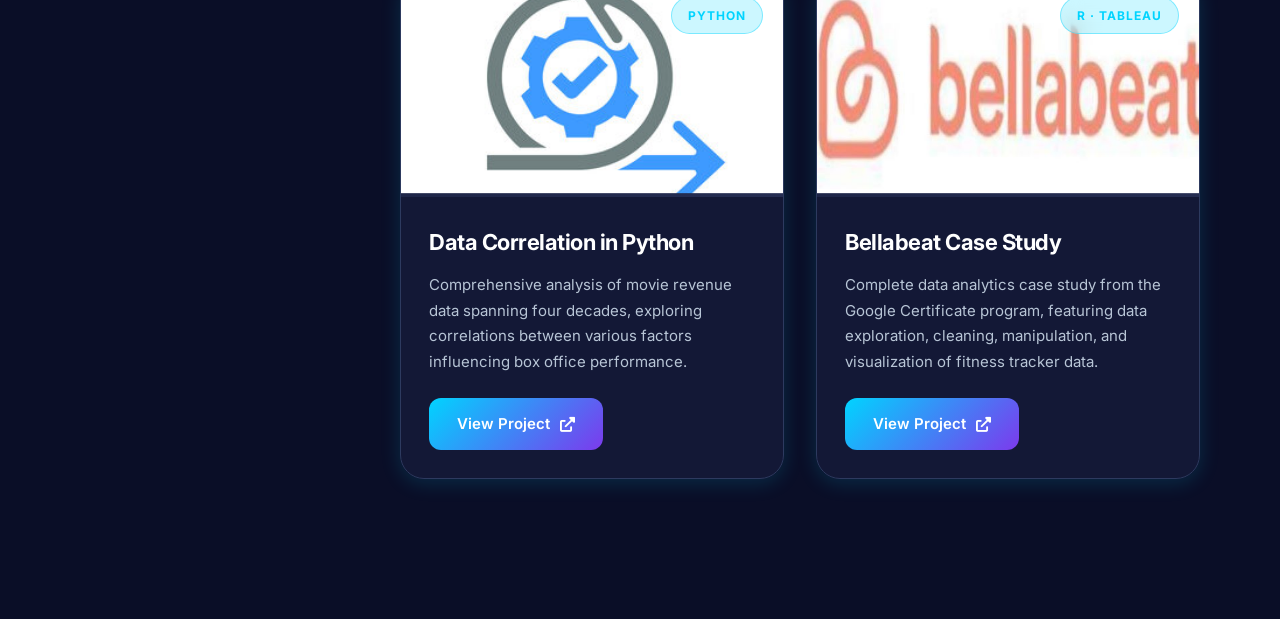
==== commit 8856c3e8: "Initial commit: Add portfolio website files" ====
--- a/index.html
+++ b/index.html
@@ -8,24 +8,25 @@
     <link rel="stylesheet" href="https://cdnjs.cloudflare.com/ajax/libs/font-awesome/6.0.0/css/all.min.css">
     <style>
         :root {
-            --primary-bg: #f8f6f0;
-            --secondary-bg: #ede8dc;
-            --card-bg: #ffffff;
-            --accent-bg: #f3f0e8;
-            --primary-text: #2c3e2d;
-            --secondary-text: #5a6c5b;
-            --muted-text: #8a9a8b;
-            --accent-color: #7fb069;
-            --secondary-accent: #e8a598;
-            --tertiary-accent: #f4a6cd;
-            --success-color: #6b9f59;
-            --border-color: #d8d0c1;
-            --gradient-primary: linear-gradient(135deg, #7fb069 0%, #e8a598 50%, #f4a6cd 100%);
-            --gradient-secondary: linear-gradient(135deg, #ffffff 0%, #f3f0e8 100%);
-            --gradient-accent: linear-gradient(135deg, #7fb069 0%, #6b9f59 100%);
-            --shadow-soft: 0 4px 20px rgba(124, 176, 105, 0.1);
-            --shadow-medium: 0 8px 32px rgba(124, 176, 105, 0.15);
-            --shadow-strong: 0 12px 48px rgba(124, 176, 105, 0.2);
+            --primary-bg: #0a0e27;
+            --secondary-bg: #151b3d;
+            --card-bg: #1a2142;
+            --accent-bg: #252d52;
+            --primary-text: #ffffff;
+            --secondary-text: #b8c5d6;
+            --muted-text: #7a8ba8;
+            --accent-color: #00d4ff;
+            --secondary-accent: #7c3aed;
+            --tertiary-accent: #ec4899;
+            --success-color: #10b981;
+            --border-color: #2d3a5f;
+            --gradient-primary: linear-gradient(135deg, #00d4ff 0%, #7c3aed 100%);
+            --gradient-secondary: linear-gradient(135deg, #1a2142 0%, #252d52 100%);
+            --gradient-accent: linear-gradient(135deg, #7c3aed 0%, #ec4899 100%);
+            --shadow-soft: 0 4px 20px rgba(0, 212, 255, 0.15);
+            --shadow-medium: 0 8px 32px rgba(124, 58, 237, 0.2);
+            --shadow-strong: 0 12px 48px rgba(124, 58, 237, 0.3);
+            --glow: 0 0 20px rgba(0, 212, 255, 0.5);
         }
 
         * {
@@ -54,7 +55,7 @@
             width: 100%;
             height: 100%;
             z-index: -1;
-            background: var(--primary-bg);
+            background: radial-gradient(ellipse at top, #151b3d 0%, #0a0e27 100%);
         }
 
         .animated-bg::before {
@@ -64,10 +65,28 @@
             left: 0;
             width: 100%;
             height: 100%;
-            background: radial-gradient(circle at 20% 30%, rgba(127, 176, 105, 0.08) 0%, transparent 50%),
-                        radial-gradient(circle at 80% 70%, rgba(232, 165, 152, 0.08) 0%, transparent 50%),
-                        radial-gradient(circle at 40% 80%, rgba(244, 166, 205, 0.06) 0%, transparent 50%);
+            background: 
+                radial-gradient(circle at 20% 30%, rgba(0, 212, 255, 0.1) 0%, transparent 50%),
+                radial-gradient(circle at 80% 70%, rgba(124, 58, 237, 0.1) 0%, transparent 50%),
+                radial-gradient(circle at 40% 80%, rgba(236, 72, 153, 0.08) 0%, transparent 50%);
             animation: float 20s ease-in-out infinite;
+        }
+
+        .animated-bg::after {
+            content: '';
+            position: absolute;
+            top: 0;
+            left: 0;
+            width: 100%;
+            height: 100%;
+            background-image: 
+                repeating-linear-gradient(0deg, transparent, transparent 2px, rgba(0, 212, 255, 0.03) 2px, rgba(0, 212, 255, 0.03) 4px);
+            animation: scan 8s linear infinite;
+        }
+
+        @keyframes scan {
+            0% { transform: translateY(0); }
+            100% { transform: translateY(50px); }
         }
 
         @keyframes float {
@@ -81,9 +100,9 @@
             position: fixed;
             top: 0;
             left: 0;
-            width: 350px;
+            width: 320px;
             height: 100vh;
-            background: var(--gradient-secondary);
+            background: rgba(26, 33, 66, 0.8);
             backdrop-filter: blur(20px);
             border-right: 1px solid var(--border-color);
             padding: 40px;
@@ -91,7 +110,7 @@
             flex-direction: column;
             justify-content: space-between;
             z-index: 1000;
-            box-shadow: var(--shadow-medium);
+            box-shadow: 4px 0 24px rgba(0, 0, 0, 0.5);
         }
 
         .profile-section {
@@ -99,20 +118,20 @@
         }
 
         .profile-image {
-            width: 120px;
-            height: 120px;
+            width: 140px;
+            height: 140px;
             border-radius: 50%;
             margin: 0 auto 24px;
             position: relative;
             background: var(--gradient-primary);
-            padding: 4px;
-            box-shadow: var(--shadow-soft);
-            transition: all 0.3s ease;
+            padding: 5px;
+            box-shadow: var(--glow);
+            transition: all 0.4s ease;
         }
 
         .profile-image:hover {
-            transform: scale(1.05);
-            box-shadow: var(--shadow-medium);
+            transform: scale(1.08) rotate(5deg);
+            box-shadow: 0 0 30px rgba(0, 212, 255, 0.8);
         }
 
         .profile-image img {
@@ -154,21 +173,24 @@
         }
 
         .skill-tag {
-            background: var(--card-bg);
-            border: 1px solid var(--border-color);
+            background: rgba(0, 212, 255, 0.1);
+            border: 1px solid rgba(0, 212, 255, 0.3);
             border-radius: 20px;
-            padding: 6px 12px;
+            padding: 8px 16px;
             font-size: 12px;
-            color: var(--secondary-text);
-            font-weight: 500;
+            color: var(--accent-color);
+            font-weight: 600;
             transition: all 0.3s ease;
+            text-transform: uppercase;
+            letter-spacing: 0.5px;
         }
 
         .skill-tag:hover {
-            background: var(--gradient-accent);
+            background: var(--gradient-primary);
             color: white;
             transform: translateY(-2px);
-            box-shadow: var(--shadow-soft);
+            box-shadow: var(--glow);
+            border-color: transparent;
         }
 
         .social-links {
@@ -178,32 +200,56 @@
         }
 
         .social-link {
-            width: 44px;
-            height: 44px;
-            background: var(--card-bg);
-            border: 1px solid var(--border-color);
-            border-radius: 12px;
+            width: 50px;
+            height: 50px;
+            background: rgba(0, 212, 255, 0.1);
+            border: 2px solid rgba(0, 212, 255, 0.3);
+            border-radius: 50%;
             display: flex;
             align-items: center;
             justify-content: center;
-            color: var(--secondary-text);
+            color: var(--accent-color);
             text-decoration: none;
-            transition: all 0.3s ease;
-            font-size: 18px;
-            box-shadow: var(--shadow-soft);
+            transition: all 0.4s ease;
+            font-size: 20px;
+            position: relative;
+            overflow: hidden;
+        }
+
+        .social-link::before {
+            content: '';
+            position: absolute;
+            top: 50%;
+            left: 50%;
+            width: 0;
+            height: 0;
+            border-radius: 50%;
+            background: var(--gradient-primary);
+            transition: all 0.4s ease;
+            transform: translate(-50%, -50%);
+        }
+
+        .social-link:hover::before {
+            width: 100%;
+            height: 100%;
         }
 
         .social-link:hover {
-            background: var(--gradient-primary);
             color: white;
-            transform: translateY(-4px);
-            box-shadow: var(--shadow-medium);
+            transform: translateY(-4px) scale(1.1);
+            box-shadow: var(--glow);
+            border-color: transparent;
+        }
+
+        .social-link i {
+            position: relative;
+            z-index: 1;
         }
 
         /* Main Content */
         #main {
-            margin-left: 350px;
-            padding: 40px 60px;
+            margin-left: 320px;
+            padding: 60px 80px;
             min-height: 100vh;
         }
 
@@ -226,13 +272,27 @@
         }
 
         .section-title {
-            font-size: 32px;
-            font-weight: 700;
-            margin-bottom: 12px;
+            font-size: 48px;
+            font-weight: 800;
+            margin-bottom: 16px;
             background: var(--gradient-primary);
             -webkit-background-clip: text;
             -webkit-text-fill-color: transparent;
             background-clip: text;
+            letter-spacing: -1px;
+            position: relative;
+            display: inline-block;
+        }
+
+        .section-title::after {
+            content: '';
+            position: absolute;
+            bottom: -8px;
+            left: 0;
+            width: 60px;
+            height: 4px;
+            background: var(--gradient-primary);
+            border-radius: 2px;
         }
 
         .section-subtitle {
@@ -243,446 +303,607 @@
 
         /* About Section */
         .about-content {
-            background: var(--gradient-secondary);
+            background: rgba(26, 33, 66, 0.6);
             border: 1px solid var(--border-color);
-            border-radius: 20px;
-            padding: 40px;
-            box-shadow: var(--shadow-soft);
+            border-radius: 24px;
+            padding: 48px;
+            box-shadow: var(--shadow-medium);
             position: relative;
-            overflow: hidden;
-        }
-
-        .about-content::before {
-            content: '';
-            position: absolute;
-            top: 0;
-            left: 0;
-            width: 100%;
-            height: 2px;
-            background: var(--gradient-primary);
-        }
-
-        .about-text {
-            font-size: 18px;
-            line-height: 1.7;
-            color: var(--secondary-text);
-        }
-
-        /* Projects Grid */
-        .projects-grid {
-            display: grid;
-            grid-template-columns: repeat(auto-fit, minmax(350px, 1fr));
-            gap: 32px;
-        }
-
-        .project-card {
-            background: var(--gradient-secondary);
-            border: 1px solid var(--border-color);
-            border-radius: 20px;
-            padding: 0;
-            box-shadow: var(--shadow-soft);
-            transition: all 0.4s ease;
-            overflow: hidden;
-            position: relative;
-            group: hover;
-        }
-
-        .project-card:hover {
-            transform: translateY(-8px);
-            box-shadow: var(--shadow-strong);
-            border-color: var(--accent-color);
-        }
-
-        .project-image {
-            height: 200px;
-            background: var(--accent-bg);
-            border-radius: 16px 16px 0 0;
-            overflow: hidden;
-            position: relative;
-        }
-
-        .project-image img {
-            width: 100%;
-            height: 100%;
-            object-fit: cover;
-            transition: transform 0.4s ease;
-        }
-
-        .project-card:hover .project-image img {
-            transform: scale(1.1);
-        }
-
-        .project-image::after {
-            content: '';
-            position: absolute;
-            top: 0;
-            left: 0;
-            width: 100%;
-            height: 100%;
-            background: linear-gradient(45deg, rgba(127, 176, 105, 0.1), rgba(232, 165, 152, 0.1));
-            opacity: 0;
-            transition: opacity 0.4s ease;
-        }
-
-        .project-card:hover .project-image::after {
-            opacity: 1;
-        }
-
-        .project-content {
-            padding: 24px;
-        }
-
-        .project-title {
-            font-size: 18px;
-            font-weight: 600;
-            margin-bottom: 12px;
-            color: var(--primary-text);
-        }
-
-        .project-description {
-            font-size: 14px;
-            color: var(--muted-text);
-            line-height: 1.6;
-            margin-bottom: 20px;
-        }
-
-        .project-link {
-            display: inline-flex;
-            align-items: center;
-            gap: 8px;
-            background: var(--gradient-primary);
-            color: white;
-            padding: 12px 20px;
-            border-radius: 12px;
-            text-decoration: none;
-            font-size: 14px;
-            font-weight: 500;
-            transition: all 0.3s ease;
-        }
-
-        .project-link:hover {
-            transform: translateY(-2px);
-            box-shadow: var(--shadow-soft);
-        }
-
-        .project-tech-stack {
-            position: absolute;
-            top: 16px;
-            right: 16px;
-            background: rgba(248, 246, 240, 0.9);
-            backdrop-filter: blur(10px);
-            border: 1px solid var(--border-color);
-            border-radius: 20px;
-            padding: 6px 12px;
-            font-size: 12px;
-            color: var(--accent-color);
-            font-weight: 500;
-        }
-
-        /* Responsive Design */
-        @media (max-width: 1200px) {
-            #header {
-                width: 300px;
-            }
-            
-            #main {
-                margin-left: 300px;
-                padding: 40px;
-            }
-        }
-
-        @media (max-width: 980px) {
-            #header {
-                position: relative;
-                width: 100%;
-                height: auto;
-                padding: 40px 20px;
-            }
-            
-            #main {
-                margin-left: 0;
-                padding: 40px 20px;
-            }
-
-            .projects-grid {
-                grid-template-columns: 1fr;
-                gap: 24px;
-            }
-        }
-
-        @media (max-width: 736px) {
-            .section-title {
-                font-size: 28px;
-            }
-
-            .profile-name {
-                font-size: 20px;
-            }
-
-            .about-content {
-                padding: 24px;
-            }
-
-            .project-content {
-                padding: 20px;
-            }
-        }
-
-        /* Loading Animation */
-        .loading {
-            animation: pulse 2s infinite;
-        }
-
-        @keyframes pulse {
-            0% { opacity: 0.6; }
-            50% { opacity: 1; }
-            100% { opacity: 0.6; }
-        }
-
-        /* Scrollbar Styling */
-        ::-webkit-scrollbar {
-            width: 8px;
-        }
-
-        ::-webkit-scrollbar-track {
-            background: var(--secondary-bg);
-        }
-
-        ::-webkit-scrollbar-thumb {
-            background: var(--border-color);
-            border-radius: 4px;
-        }
-
-        ::-webkit-scrollbar-thumb:hover {
-            background: var(--accent-color);
-        }
-    </style>
-</head>
-<body>
-    <div class="animated-bg"></div>
-
-    <!-- Header -->
-    <header id="header">
-        <div class="profile-section">
-            <div class="profile-image">
-            <img src="images/IMG_5150.jpeg" alt="Profile" />
-            </div>
-            <h1 class="profile-name">Luana Benitez</h1>
-            <div class="profile-title">IT Applications Analyst|ERP & Data</div>
-            <p class="profile-description">
-                IT Applications Analyst specializing in ERP systems and enterprise applications. Experienced in data analysis, system optimization, and transforming complex business requirements into technical solutions. Currently learning Artificial Intelligence and creating NLP models.
-            <div class="skills-tags">
-                <span class="skill-tag">Python</span>
-                <span class="skill-tag">SQL</span>
-                <span class="skill-tag">AI</span>
-                <span class="skill-tag">Analytics</span>
-            </div>
-        </div>
-
-        <div class="social-links">
-            <a href="https://github.com/luli45" class="social-link">
-                <i class="fab fa-github"></i>
-            </a>
-            <a href="https://www.linkedin.com/in/luanabenitez/" class="social-link">
-                <i class="fab fa-linkedin"></i>
-            </a>
-        </div>
-    </header>
-
-    <!-- Main Content -->
-    <main id="main">
-        <!-- About Section -->
-        <section class="section">
-            <div class="section-header">
-                <h2 class="section-title">About Me</h2>
-                <p class="section-subtitle">Passionate about making the world better through data</p>
-            </div>
-            
-            <div class="about-content">
-                <p class="about-text">
-                    I am an IT Applications Analyst with expertise in ERP systems and enterprise application management. As a First-Generation college graduate, I've built my career by combining technical proficiency with strong analytical skills to optimize business processes and drive operational efficiency.
-                    My experience spans ERP system administration, data analysis, and system integration. I specialize in translating complex business requirements into technical solutions, utilizing tools like SQL, Python, and Tableau to extract insights from enterprise data. Through my work with various ERP applications, I've developed a deep understanding of how technology can streamline operations and support strategic business objectives.
-                    I'm passionate about leveraging technology to solve real-world business challenges and continuously improving system performance to deliver measurable value to organizations.
-                    My portfolio showcases diverse projects spanning from movie revenue correlation analysis to crime mapping and environmental health studies. I'm passionate about leveraging data analytics to drive positive change and create solutions that make a tangible difference in the world.
-                </p>
-            </div>
-        </section>
-
-        <!-- Projects Section -->
-        <section class="section">
-            <div class="section-header">
-                <h2 class="section-title">Featured Projects</h2>
-                <p class="section-subtitle">Showcasing my analytical skills and technical expertise</p>
-            </div>
-        <div class="projects-grid">
-            <div class="project-card">
-                <div class="project-tech-stack">AI</div>
-                    <div class="project-image">
-                        <img src="images/360_F_463931349_d4SsyaxYkGwq9rybzLnaiEKINDHVy2RX.jpg" alt="Sentiment Analysis Web App" />
-                    </div>
-                <div class="project-content">
-                    <h3 class="project-title">Sentiment Analysis Web App</h3>
-                    <p class="project-description">Created this web application in GitHub using an API connection from HuggingFace to do sentiment analysis on any texts imputed by the user.</p>
-                    <a href="https://huggingface-sentiment-app-axzfvcv8uxrn8bxesf5tnd.streamlit.app/" class="project-link">
-                        <span>View Project</span>
-                        <i class="fas fa-external-link-alt"></i>
-                        </a>
-                </div>
-            </div>
-            <div class="project-card">
-                <div class="project-tech-stack">AI</div>
-                    <div class="project-image">
-                        <img src="images/Screenshot 2022-09-06 191025.jpg" alt="Resume Builder Web App" />
-                    </div>
-                    <div class="project-content">
-                        <h3 class="project-title">Resume Builder Web App</h3>
-                        <p class="project-description">Created this web application in Windsurf using an API connection from OpenAI to do create an application that generates resumes based on the job description the user inputs.</p>
-                        <a href="https://resume-builder-app-ahxxkznpnexjqdjuxuqdpx.streamlit.app/" class="project-link">
-                            <span>View Project</span>
-                            <i class="fas fa-external-link-alt"></i>
-                        </a>
-                </div>
-            <div class="project-card">
-                <div class="project-tech-stack">Python</div>
-                    <div class="project-image">
-                        <img src="images/360_F_463931349_d4SsyaxYkGwq9rybzLnaiEKINDHVy2RX.jpg" alt="Web Application" />
-                    </div>
-                    <div class="project-content">
-                        <h3 class="project-title">Data Correlation in Python</h3>
-                        <p class="project-description">Comprehensive analysis of movie revenue data spanning four decades, exploring correlations between various factors influencing box office performance.</p>
-                        <a href="https://github.com/luli45/PythonProjects/blob/main/Movie%20Data%20Correlation.ipynb" class="project-link">
-                            <span>View Project</span>
-                            <i class="fas fa-external-link-alt"></i>
-                        </a>
-                    </div>
-            </div>
-
-                <div class="project-card">
-                    <div class="project-tech-stack">R · Tableau</div>
-                    <div class="project-image">
-                        <img src="images/bellabeat.jpg" alt="Bellabeat Case Study" />
-                    </div>
-                    <div class="project-content">
-                        <h3 class="project-title">Bellabeat Case Study</h3>
-                        <p class="project-description">Complete data analytics case study from the Google Certificate program, featuring data exploration, cleaning, manipulation, and visualization of fitness tracker data.</p>
-                        <a href="https://github.com/luli45/casestudy" class="project-link">
-                            <span>View Project</span>
-                            <i class="fas fa-external-link-alt"></i>
-                        </a>
-                    </div>
-                </div>
-
-                <div class="project-card">
-                    <div class="project-tech-stack">SQL</div>
-                    <div class="project-image">
-                        <img src="images/breno-assis-r3WAWU5Fi5Q-unsplash.jpg" alt="Nashville Housing SQL" />
-                    </div>
-                    <div class="project-content">
-                        <h3 class="project-title">Nashville Housing SQL Project</h3>
-                        <p class="project-description">Advanced data cleaning project using MySQL Server, demonstrating complex SQL operations and database management techniques.</p>
-                        <a href="https://github.com/luli45/SQL-portfolio/blob/main/nashville(inprogress).sql" class="project-link">
-                            <span>View Project</span>
-                            <i class="fas fa-external-link-alt"></i>
-                        </a>
-                    </div>
-                </div>
-
-                <div class="project-card">
-                    <div class="project-tech-stack">Tableau</div>
-                    <div class="project-image">
-                        <img src="images/tableau2.jpg" alt="Tableau Dashboards" />
-                    </div>
-                    <div class="project-content">
-                        <h3 class="project-title">Tableau Visualization Portfolio</h3>
-                        <p class="project-description">Collection of interactive dashboards and data visualizations showcasing insights across various domains and datasets.</p>
-                        <a href="https://public.tableau.com/app/profile/luana6951" class="project-link">
-                            <span>View Portfolio</span>
-                            <i class="fas fa-external-link-alt"></i>
-                        </a>
-                    </div>
-                </div>
-                </div>
-            </div>
-        </section>
-    </main>
-
-    <script>
-        // Smooth animations on scroll
-        const observerOptions = {
-            threshold: 0.1,
-            rootMargin: '0px 0px -50px 0px'
-        };
-
-        const observer = new IntersectionObserver(function(entries) {
-            entries.forEach(entry => {
-                if (entry.isIntersecting) {
-                    entry.target.style.animationDelay = '0s';
-                    entry.target.classList.add('animate-in');
-                }
-            });
-        }, observerOptions);
-
-        document.querySelectorAll('.section').forEach(section => {
-            observer.observe(section);
-        });
-
-        // Add loading animation to images
-        document.querySelectorAll('img').forEach(img => {
-            img.addEventListener('load', function() {
-                this.classList.remove('loading');
-            });
-            img.classList.add('loading');
-        });
-
-        // Enhanced hover effects for project cards
-        document.querySelectorAll('.project-card').forEach(card => {
-            card.addEventListener('mouseenter', function() {
-                this.style.transform = 'translateY(-8px) scale(1.02)';
-            });
-            
-            card.addEventListener('mouseleave', function() {
-                this.style.transform = 'translateY(0) scale(1)';
-            });
-        });
-
-        // Profile image with your uploaded photo
-        document.addEventListener('DOMContentLoaded', function() {
-            const profileImg = document.querySelector('.profile-image img');
-            // You would replace this with the actual path to your uploaded photo
-            // For now, I'm using a placeholder that matches your professional headshot style
-            profileImg.src = '[data-uri]';
-            
-            // Add a subtle loading effect
-            profileImg.style.filter = 'blur(5px)';
-            profileImg.style.transition = 'filter 0.3s ease';
-            
-            setTimeout(() => {
-                profileImg.style.filter = 'none';
-            }, 300);
-        });
-
-        // Add dynamic background animation
-        const animatedBg = document.querySelector('.animated-bg');
-        let mouseX = 0;
-        let mouseY = 0;
-
-        document.addEventListener('mousemove', (e) => {
-            mouseX = e.clientX / window.innerWidth;
-            mouseY = e.clientY / window.innerHeight;
-            
-            animatedBg.style.background = `
-                radial-gradient(circle at ${20 + mouseX * 10}% ${30 + mouseY * 10}%, rgba(127, 176, 105, 0.08) 0%, transparent 50%),
-                radial-gradient(circle at ${80 - mouseX * 10}% ${70 - mouseY * 10}%, rgba(232, 165, 152, 0.08) 0%, transparent 50%),
-                radial-gradient(circle at ${40 + mouseX * 5}% ${80 - mouseY * 5}%, rgba(244, 166, 205, 0.06) 0%, transparent 50%),
-                var(--primary-bg)
-            `;
-        });
-    </script>
-</body>
-</html>
-
-
-
-
-
-
+            overflow: hidden;
+            backdrop-filter: blur(10px);
+        }
+
+        .about-content::before {
+            content: '';
+            position: absolute;
+            top: 0;
+            left: 0;
+            width: 100%;
+            height: 3px;
+            background: var(--gradient-primary);
+        }
+
+        .about-content::after {
+            content: '';
+            position: absolute;
+            top: -50%;
+            right: -50%;
+            width: 200%;
+            height: 200%;
+            background: radial-gradient(circle, rgba(0, 212, 255, 0.05) 0%, transparent 70%);
+            animation: rotate 20s linear infinite;
+        }
+
+        @keyframes rotate {
+            0% { transform: rotate(0deg); }
+            100% { transform: rotate(360deg); }
+        }
+
+        .about-text {
+            font-size: 18px;
+            line-height: 1.8;
+            color: var(--secondary-text);
+            position: relative;
+            z-index: 1;
+        }
+
+        /* Projects Grid */
+        .projects-grid {
+            display: grid;
+            grid-template-columns: repeat(auto-fill, minmax(380px, 1fr));
+            gap: 32px;
+            align-items: start;
+        }
+
+        .project-card {
+            background: rgba(26, 33, 66, 0.6);
+            border: 1px solid var(--border-color);
+            border-radius: 24px;
+            padding: 0;
+            box-shadow: var(--shadow-soft);
+            transition: all 0.4s cubic-bezier(0.4, 0, 0.2, 1);
+            overflow: hidden;
+            position: relative;
+            backdrop-filter: blur(10px);
+            height: 100%;
+            display: flex;
+            flex-direction: column;
+        }
+
+        .project-card:hover {
+            transform: translateY(-12px);
+            box-shadow: 0 20px 60px rgba(0, 212, 255, 0.3);
+            border-color: var(--accent-color);
+        }
+
+        .project-card::before {
+            content: '';
+            position: absolute;
+            top: 0;
+            left: 0;
+            width: 100%;
+            height: 100%;
+            background: var(--gradient-primary);
+            opacity: 0;
+            transition: opacity 0.4s ease;
+            z-index: 0;
+        }
+
+        .project-card:hover::before {
+            opacity: 0.05;
+        }
+
+        .project-image {
+            height: 220px;
+            background: linear-gradient(135deg, #1a2142 0%, #252d52 100%);
+            border-radius: 20px 20px 0 0;
+            overflow: hidden;
+            position: relative;
+            flex-shrink: 0;
+        }
+
+        .project-image img {
+            width: 100%;
+            height: 100%;
+            object-fit: cover;
+            transition: transform 0.4s ease;
+        }
+
+        .project-card:hover .project-image img {
+            transform: scale(1.1);
+        }
+
+        .project-image::after {
+            content: '';
+            position: absolute;
+            top: 0;
+            left: 0;
+            width: 100%;
+            height: 100%;
+            background: linear-gradient(135deg, rgba(0, 212, 255, 0.2), rgba(124, 58, 237, 0.2));
+            opacity: 0;
+            transition: opacity 0.4s ease;
+            mix-blend-mode: overlay;
+        }
+
+        .project-card:hover .project-image::after {
+            opacity: 1;
+        }
+
+        .project-content {
+            padding: 28px;
+            position: relative;
+            z-index: 1;
+            flex-grow: 1;
+            display: flex;
+            flex-direction: column;
+        }
+
+        .project-title {
+            font-size: 22px;
+            font-weight: 700;
+            margin-bottom: 12px;
+            color: var(--primary-text);
+            letter-spacing: -0.5px;
+        }
+
+        .project-description {
+            font-size: 15px;
+            color: var(--secondary-text);
+            line-height: 1.7;
+            margin-bottom: 24px;
+            flex-grow: 1;
+        }
+
+        .project-link {
+            display: inline-flex;
+            align-items: center;
+            gap: 10px;
+            background: var(--gradient-primary);
+            color: white;
+            padding: 14px 28px;
+            border-radius: 12px;
+            text-decoration: none;
+            font-size: 15px;
+            font-weight: 600;
+            transition: all 0.3s ease;
+            position: relative;
+            overflow: hidden;
+            align-self: flex-start;
+        }
+
+        .project-link::before {
+            content: '';
+            position: absolute;
+            top: 0;
+            left: -100%;
+            width: 100%;
+            height: 100%;
+            background: linear-gradient(90deg, transparent, rgba(255, 255, 255, 0.3), transparent);
+            transition: left 0.5s ease;
+        }
+
+        .project-link:hover::before {
+            left: 100%;
+        }
+
+        .project-link:hover {
+            transform: translateX(4px);
+            box-shadow: var(--glow);
+        }
+
+        .project-tech-stack {
+            position: absolute;
+            top: 20px;
+            right: 20px;
+            background: rgba(0, 212, 255, 0.2);
+            backdrop-filter: blur(10px);
+            border: 1px solid rgba(0, 212, 255, 0.4);
+            border-radius: 20px;
+            padding: 8px 16px;
+            font-size: 12px;
+            color: var(--accent-color);
+            font-weight: 700;
+            text-transform: uppercase;
+            letter-spacing: 1px;
+            z-index: 10;
+        }
+
+        /* Responsive Design */
+        @media (max-width: 1200px) {
+            #header {
+                width: 280px;
+            }
+            
+            #main {
+                margin-left: 280px;
+                padding: 40px 50px;
+            }
+
+            .projects-grid {
+                grid-template-columns: repeat(auto-fill, minmax(320px, 1fr));
+            }
+        }
+
+        @media (max-width: 980px) {
+            #header {
+                position: relative;
+                width: 100%;
+                height: auto;
+                padding: 40px 20px;
+            }
+            
+            #main {
+                margin-left: 0;
+                padding: 40px 20px;
+            }
+
+            .projects-grid {
+                grid-template-columns: 1fr;
+                gap: 24px;
+            }
+        }
+
+        @media (max-width: 736px) {
+            .section-title {
+                font-size: 28px;
+            }
+
+            .profile-name {
+                font-size: 20px;
+            }
+
+            .about-content {
+                padding: 24px;
+            }
+
+            .project-content {
+                padding: 20px;
+            }
+        }
+
+        /* Loading Animation */
+        .loading {
+            animation: pulse 2s infinite;
+        }
+
+        @keyframes pulse {
+            0% { opacity: 0.6; }
+            50% { opacity: 1; }
+            100% { opacity: 0.6; }
+        }
+
+        /* Scrollbar Styling */
+        ::-webkit-scrollbar {
+            width: 8px;
+        }
+
+        ::-webkit-scrollbar-track {
+            background: var(--secondary-bg);
+        }
+
+        ::-webkit-scrollbar-thumb {
+            background: var(--border-color);
+            border-radius: 4px;
+        }
+
+        ::-webkit-scrollbar-thumb:hover {
+            background: var(--accent-color);
+        }
+
+        /* Scroll Progress Indicator */
+        .scroll-progress {
+            position: fixed;
+            top: 0;
+            left: 0;
+            width: 0%;
+            height: 3px;
+            background: var(--gradient-primary);
+            z-index: 9999;
+            transition: width 0.1s ease;
+            box-shadow: 0 0 10px rgba(0, 212, 255, 0.8);
+        }
+
+        /* Smooth Reveal Animations */
+        .reveal {
+            opacity: 0;
+            transform: translateY(30px);
+            transition: opacity 0.8s ease, transform 0.8s ease;
+        }
+
+        .reveal.active {
+            opacity: 1;
+            transform: translateY(0);
+        }
+
+        /* Floating Action Button - Back to Top */
+        .back-to-top {
+            position: fixed;
+            bottom: 40px;
+            right: 40px;
+            width: 60px;
+            height: 60px;
+            background: var(--gradient-primary);
+            border-radius: 50%;
+            display: flex;
+            align-items: center;
+            justify-content: center;
+            color: white;
+            font-size: 24px;
+            cursor: pointer;
+            box-shadow: var(--glow);
+            opacity: 0;
+            transform: scale(0) rotate(-180deg);
+            transition: all 0.4s cubic-bezier(0.68, -0.55, 0.265, 1.55);
+            z-index: 1000;
+            border: 2px solid rgba(255, 255, 255, 0.2);
+        }
+
+        .back-to-top.visible {
+            opacity: 1;
+            transform: scale(1) rotate(0deg);
+        }
+
+        .back-to-top:hover {
+            transform: scale(1.15) rotate(0deg);
+            box-shadow: 0 0 40px rgba(0, 212, 255, 0.8);
+        }
+
+        /* Smooth Section Transitions */
+        .section {
+            scroll-margin-top: 40px;
+        }
+    </style>
+</head>
+<body>
+    <div class="animated-bg"></div>
+    <div class="scroll-progress"></div>
+    <div class="back-to-top">
+        <i class="fas fa-arrow-up"></i>
+    </div>
+
+    <!-- Header -->
+    <header id="header">
+        <div class="profile-section">
+            <div class="profile-image">
+            <img src="images/IMG_5150.jpeg" alt="Profile" />
+            </div>
+            <h1 class="profile-name">Luana Benitez</h1>
+            <div class="profile-title">IT Applications Analyst|ERP & Data</div>
+            <p class="profile-description">
+                IT Applications Analyst specializing in ERP systems and enterprise applications. Experienced in data analysis, system optimization, and transforming complex business requirements into technical solutions. Currently learning Artificial Intelligence and creating NLP models.
+            <div class="skills-tags">
+                <span class="skill-tag">Python</span>
+                <span class="skill-tag">SQL</span>
+                <span class="skill-tag">AI</span>
+                <span class="skill-tag">Analytics</span>
+            </div>
+        </div>
+
+        <div class="social-links">
+            <a href="https://github.com/luli45" class="social-link">
+                <i class="fab fa-github"></i>
+            </a>
+            <a href="https://www.linkedin.com/in/luanabenitez/" class="social-link">
+                <i class="fab fa-linkedin"></i>
+            </a>
+        </div>
+    </header>
+
+    <!-- Main Content -->
+    <main id="main">
+        <!-- About Section -->
+        <section class="section">
+            <div class="section-header">
+                <h2 class="section-title">About Me</h2>
+                <p class="section-subtitle">Passionate about making the world better through data</p>
+            </div>
+            
+            <div class="about-content">
+                <p class="about-text">
+                    I am an IT Applications Analyst with expertise in ERP systems and enterprise application management. As a First-Generation college graduate, I've built my career by combining technical proficiency with strong analytical skills to optimize business processes and drive operational efficiency.
+                    My experience spans ERP system administration, data analysis, and system integration. I specialize in translating complex business requirements into technical solutions, utilizing tools like SQL, Python, and Tableau to extract insights from enterprise data. Through my work with various ERP applications, I've developed a deep understanding of how technology can streamline operations and support strategic business objectives.
+                    I'm passionate about leveraging technology to solve real-world business challenges and continuously improving system performance to deliver measurable value to organizations.
+                    My portfolio showcases diverse projects spanning from movie revenue correlation analysis to crime mapping and environmental health studies. I'm passionate about leveraging data analytics to drive positive change and create solutions that make a tangible difference in the world.
+                </p>
+            </div>
+        </section>
+
+        <!-- Projects Section -->
+        <section class="section">
+            <div class="section-header">
+                <h2 class="section-title">Featured Projects</h2>
+                <p class="section-subtitle">Showcasing my analytical skills and technical expertise</p>
+            </div>
+        <div class="projects-grid">
+            <div class="project-card">
+                <div class="project-tech-stack">AI</div>
+                <div class="project-image">
+                    <img src="images/360_F_463931349_d4SsyaxYkGwq9rybzLnaiEKINDHVy2RX.jpg" alt="Sentiment Analysis Web App" />
+                </div>
+                <div class="project-content">
+                    <h3 class="project-title">Sentiment Analysis Web App</h3>
+                    <p class="project-description">Created this web application in GitHub using an API connection from HuggingFace to do sentiment analysis on any texts imputed by the user.</p>
+                    <a href="https://huggingface-sentiment-app-axzfvcv8uxrn8bxesf5tnd.streamlit.app/" class="project-link">
+                        <span>View Project</span>
+                        <i class="fas fa-external-link-alt"></i>
+                    </a>
+                </div>
+            </div>
+            <div class="project-card">
+                <div class="project-tech-stack">AI</div>
+                <div class="project-image">
+                    <img src="images/resume-builder-icon.svg" alt="Resume Builder Web App" />
+                </div>
+                <div class="project-content">
+                    <h3 class="project-title">Resume Builder Web App</h3>
+                    <p class="project-description">Created this web application in Windsurf using an API connection from OpenAI to do create an application that generates resumes based on the job description the user inputs.</p>
+                    <a href="https://resume-builder-app-ahxxkznpnexjqdjuxuqdpx.streamlit.app/" class="project-link">
+                        <span>View Project</span>
+                        <i class="fas fa-external-link-alt"></i>
+                    </a>
+                </div>
+            </div>
+            <div class="project-card">
+                <div class="project-tech-stack">Python</div>
+                <div class="project-image">
+                    <img src="images/360_F_463931349_d4SsyaxYkGwq9rybzLnaiEKINDHVy2RX.jpg" alt="Web Application" />
+                </div>
+                <div class="project-content">
+                    <h3 class="project-title">Data Correlation in Python</h3>
+                    <p class="project-description">Comprehensive analysis of movie revenue data spanning four decades, exploring correlations between various factors influencing box office performance.</p>
+                    <a href="https://github.com/luli45/PythonProjects/blob/main/Movie%20Data%20Correlation.ipynb" class="project-link">
+                        <span>View Project</span>
+                        <i class="fas fa-external-link-alt"></i>
+                    </a>
+                </div>
+            </div>
+            <div class="project-card">
+                <div class="project-tech-stack">R · Tableau</div>
+                <div class="project-image">
+                    <img src="images/bellabeat.jpg" alt="Bellabeat Case Study" />
+                </div>
+                <div class="project-content">
+                    <h3 class="project-title">Bellabeat Case Study</h3>
+                    <p class="project-description">Complete data analytics case study from the Google Certificate program, featuring data exploration, cleaning, manipulation, and visualization of fitness tracker data.</p>
+                    <a href="https://github.com/luli45/casestudy" class="project-link">
+                        <span>View Project</span>
+                        <i class="fas fa-external-link-alt"></i>
+                    </a>
+                </div>
+            </div>
+        </div>
+        </section>
+    </main>
+
+    <script>
+        // Scroll Progress Indicator
+        window.addEventListener('scroll', () => {
+            const scrollProgress = document.querySelector('.scroll-progress');
+            const scrollTop = window.pageYOffset || document.documentElement.scrollTop;
+            const scrollHeight = document.documentElement.scrollHeight - document.documentElement.clientHeight;
+            const scrollPercentage = (scrollTop / scrollHeight) * 100;
+            scrollProgress.style.width = scrollPercentage + '%';
+        });
+
+        // Back to Top Button
+        const backToTop = document.querySelector('.back-to-top');
+        
+        window.addEventListener('scroll', () => {
+            if (window.pageYOffset > 300) {
+                backToTop.classList.add('visible');
+            } else {
+                backToTop.classList.remove('visible');
+            }
+        });
+
+        backToTop.addEventListener('click', () => {
+            window.scrollTo({
+                top: 0,
+                behavior: 'smooth'
+            });
+        });
+
+        // Smooth animations on scroll
+        const observerOptions = {
+            threshold: 0.1,
+            rootMargin: '0px 0px -50px 0px'
+        };
+
+        const observer = new IntersectionObserver(function(entries) {
+            entries.forEach(entry => {
+                if (entry.isIntersecting) {
+                    entry.target.style.animationDelay = '0s';
+                    entry.target.classList.add('animate-in');
+                }
+            });
+        }, observerOptions);
+
+        document.querySelectorAll('.section').forEach(section => {
+            observer.observe(section);
+        });
+
+        // Add loading animation to images
+        document.querySelectorAll('img').forEach(img => {
+            img.addEventListener('load', function() {
+                this.classList.remove('loading');
+            });
+            img.classList.add('loading');
+        });
+
+        // Enhanced hover effects for project cards
+        document.querySelectorAll('.project-card').forEach(card => {
+            card.addEventListener('mouseenter', function() {
+                this.style.transform = 'translateY(-8px) scale(1.02)';
+            });
+            
+            card.addEventListener('mouseleave', function() {
+                this.style.transform = 'translateY(0) scale(1)';
+            });
+        });
+
+        // Parallax scrolling effect for project cards
+        document.addEventListener('DOMContentLoaded', function() {
+            const projectCards = document.querySelectorAll('.project-card');
+            
+            window.addEventListener('scroll', () => {
+                const scrolled = window.pageYOffset;
+                
+                projectCards.forEach((card, index) => {
+                    const cardTop = card.getBoundingClientRect().top;
+                    const cardHeight = card.offsetHeight;
+                    const windowHeight = window.innerHeight;
+                    
+                    // Parallax effect
+                    if (cardTop < windowHeight && cardTop > -cardHeight) {
+                        const speed = 0.05;
+                        const yPos = -(cardTop * speed);
+                        card.querySelector('.project-image img').style.transform = `translateY(${yPos}px) scale(1.1)`;
+                    }
+                    
+                    // Staggered reveal animation
+                    if (cardTop < windowHeight * 0.8) {
+                        setTimeout(() => {
+                            card.style.opacity = '1';
+                            card.style.transform = 'translateY(0)';
+                        }, index * 100);
+                    }
+                });
+            });
+            
+            // Initialize cards as hidden for reveal animation
+            projectCards.forEach(card => {
+                card.style.opacity = '0';
+                card.style.transform = 'translateY(40px)';
+                card.style.transition = 'opacity 0.6s ease, transform 0.6s ease';
+            });
+            
+            // Trigger initial scroll event
+            window.dispatchEvent(new Event('scroll'));
+        });
+
+        // Add dynamic background animation
+        const animatedBg = document.querySelector('.animated-bg');
+        let mouseX = 0;
+        let mouseY = 0;
+
+        document.addEventListener('mousemove', (e) => {
+            mouseX = e.clientX / window.innerWidth;
+            mouseY = e.clientY / window.innerHeight;
+            
+            animatedBg.style.background = `
+                radial-gradient(circle at ${20 + mouseX * 10}% ${30 + mouseY * 10}%, rgba(127, 176, 105, 0.08) 0%, transparent 50%),
+                radial-gradient(circle at ${80 - mouseX * 10}% ${70 - mouseY * 10}%, rgba(232, 165, 152, 0.08) 0%, transparent 50%),
+                radial-gradient(circle at ${40 + mouseX * 5}% ${80 - mouseY * 5}%, rgba(244, 166, 205, 0.06) 0%, transparent 50%),
+                var(--primary-bg)
+            `;
+        });
+    </script>
+</body>
+</html>
+
+
+
+
+
+
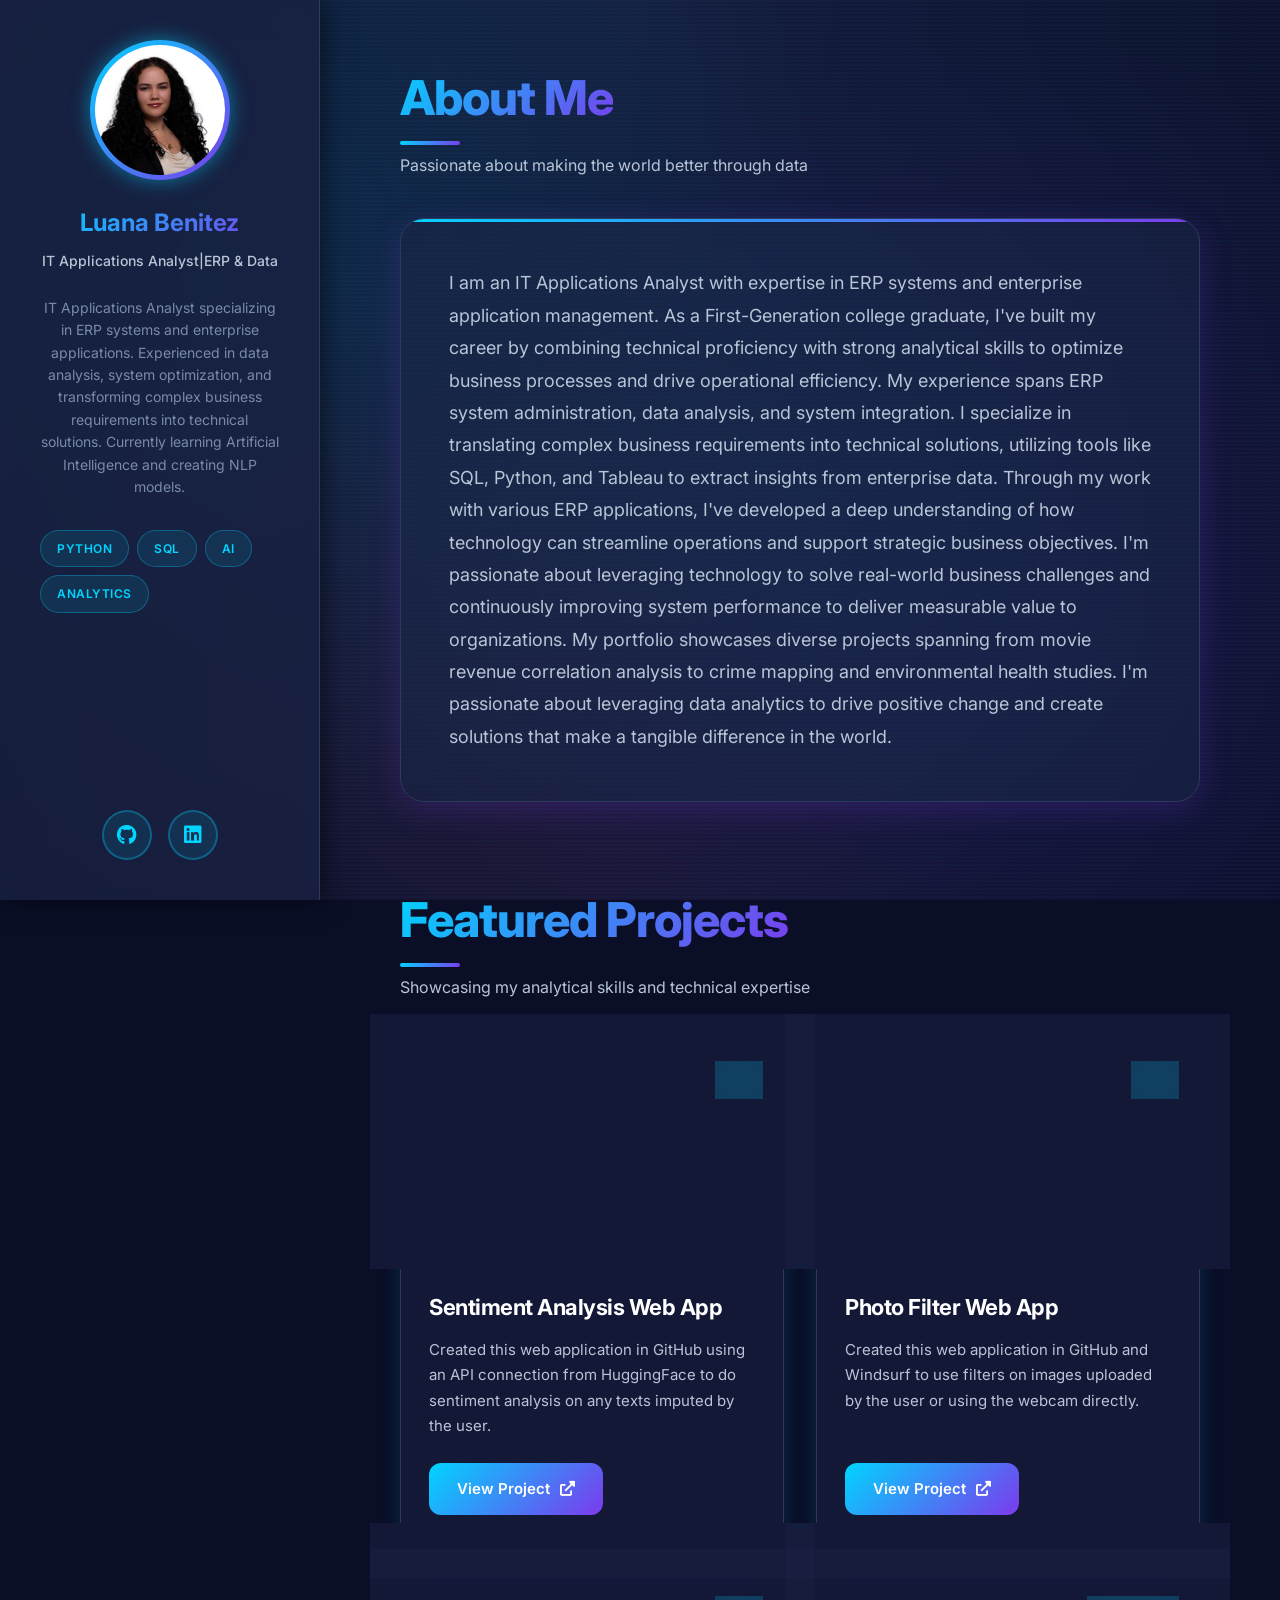
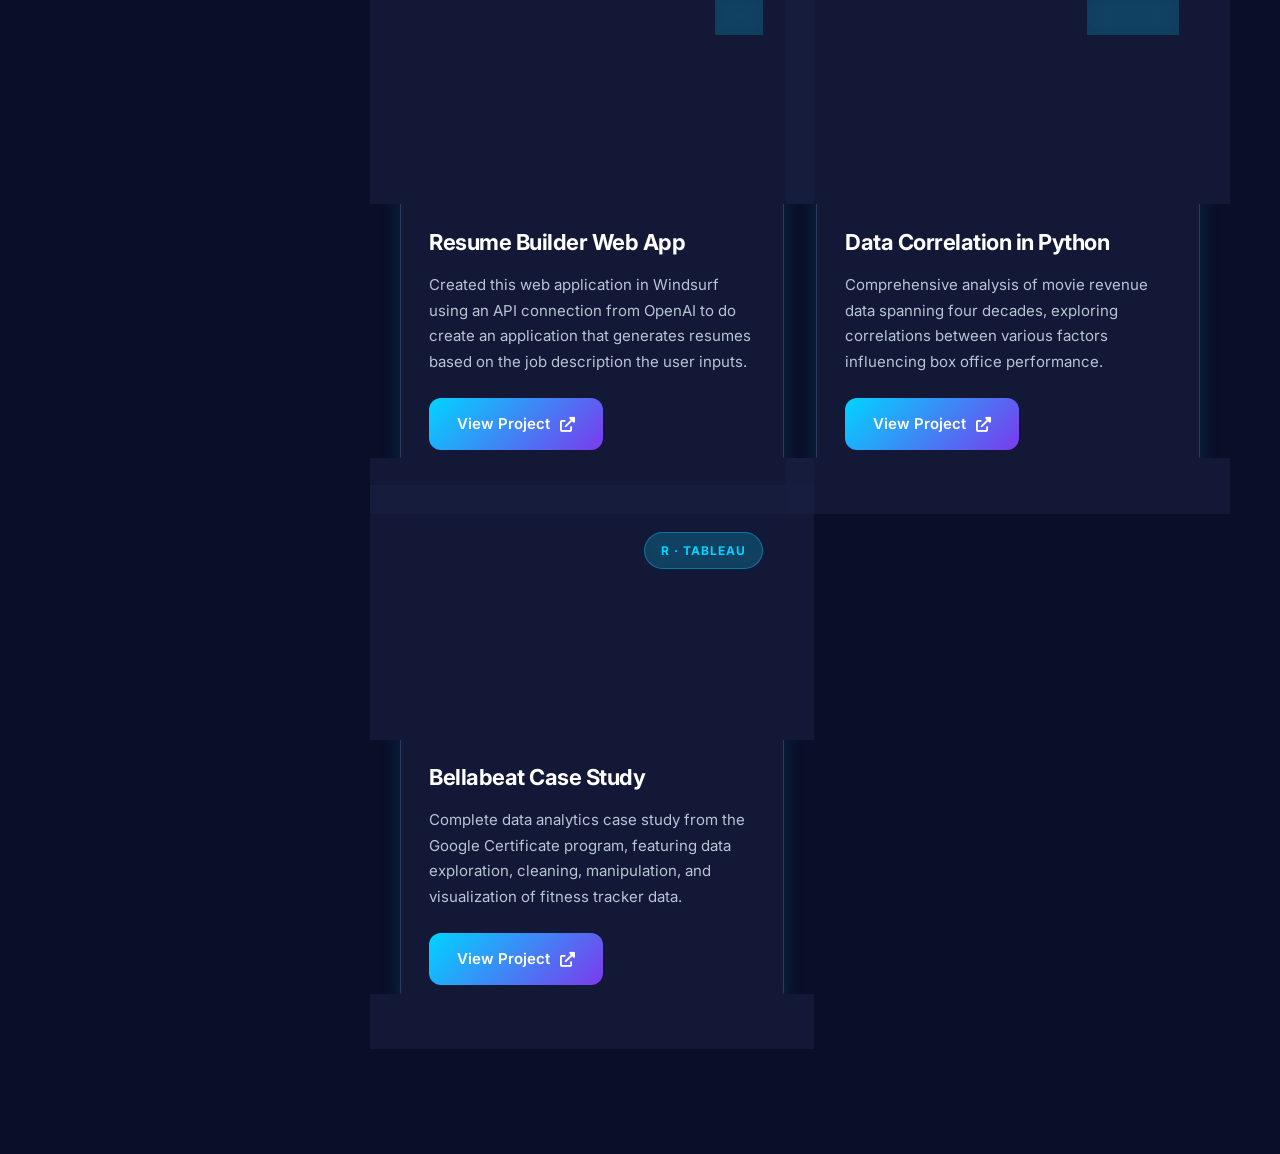
==== commit 427114f4: "Update index.html" ====
--- a/index.html
+++ b/index.html
@@ -309,601 +309,616 @@
             padding: 48px;
             box-shadow: var(--shadow-medium);
             position: relative;
-            overflow: hidden;
-            backdrop-filter: blur(10px);
-        }
-
-        .about-content::before {
-            content: '';
-            position: absolute;
-            top: 0;
-            left: 0;
-            width: 100%;
-            height: 3px;
-            background: var(--gradient-primary);
-        }
-
-        .about-content::after {
-            content: '';
-            position: absolute;
-            top: -50%;
-            right: -50%;
-            width: 200%;
-            height: 200%;
-            background: radial-gradient(circle, rgba(0, 212, 255, 0.05) 0%, transparent 70%);
-            animation: rotate 20s linear infinite;
-        }
-
-        @keyframes rotate {
-            0% { transform: rotate(0deg); }
-            100% { transform: rotate(360deg); }
-        }
-
-        .about-text {
-            font-size: 18px;
-            line-height: 1.8;
-            color: var(--secondary-text);
-            position: relative;
-            z-index: 1;
-        }
-
-        /* Projects Grid */
-        .projects-grid {
-            display: grid;
-            grid-template-columns: repeat(auto-fill, minmax(380px, 1fr));
-            gap: 32px;
-            align-items: start;
-        }
-
-        .project-card {
-            background: rgba(26, 33, 66, 0.6);
-            border: 1px solid var(--border-color);
-            border-radius: 24px;
-            padding: 0;
-            box-shadow: var(--shadow-soft);
-            transition: all 0.4s cubic-bezier(0.4, 0, 0.2, 1);
-            overflow: hidden;
-            position: relative;
-            backdrop-filter: blur(10px);
-            height: 100%;
-            display: flex;
-            flex-direction: column;
-        }
-
-        .project-card:hover {
-            transform: translateY(-12px);
-            box-shadow: 0 20px 60px rgba(0, 212, 255, 0.3);
-            border-color: var(--accent-color);
-        }
-
-        .project-card::before {
-            content: '';
-            position: absolute;
-            top: 0;
-            left: 0;
-            width: 100%;
-            height: 100%;
-            background: var(--gradient-primary);
-            opacity: 0;
-            transition: opacity 0.4s ease;
-            z-index: 0;
-        }
-
-        .project-card:hover::before {
-            opacity: 0.05;
-        }
-
-        .project-image {
-            height: 220px;
-            background: linear-gradient(135deg, #1a2142 0%, #252d52 100%);
-            border-radius: 20px 20px 0 0;
-            overflow: hidden;
-            position: relative;
-            flex-shrink: 0;
-        }
-
-        .project-image img {
-            width: 100%;
-            height: 100%;
-            object-fit: cover;
-            transition: transform 0.4s ease;
-        }
-
-        .project-card:hover .project-image img {
-            transform: scale(1.1);
-        }
-
-        .project-image::after {
-            content: '';
-            position: absolute;
-            top: 0;
-            left: 0;
-            width: 100%;
-            height: 100%;
-            background: linear-gradient(135deg, rgba(0, 212, 255, 0.2), rgba(124, 58, 237, 0.2));
-            opacity: 0;
-            transition: opacity 0.4s ease;
-            mix-blend-mode: overlay;
-        }
-
-        .project-card:hover .project-image::after {
-            opacity: 1;
-        }
-
-        .project-content {
-            padding: 28px;
-            position: relative;
-            z-index: 1;
-            flex-grow: 1;
-            display: flex;
-            flex-direction: column;
-        }
-
-        .project-title {
-            font-size: 22px;
-            font-weight: 700;
-            margin-bottom: 12px;
-            color: var(--primary-text);
-            letter-spacing: -0.5px;
-        }
-
-        .project-description {
-            font-size: 15px;
-            color: var(--secondary-text);
-            line-height: 1.7;
-            margin-bottom: 24px;
-            flex-grow: 1;
-        }
-
-        .project-link {
-            display: inline-flex;
-            align-items: center;
-            gap: 10px;
-            background: var(--gradient-primary);
-            color: white;
-            padding: 14px 28px;
-            border-radius: 12px;
-            text-decoration: none;
-            font-size: 15px;
-            font-weight: 600;
-            transition: all 0.3s ease;
-            position: relative;
-            overflow: hidden;
-            align-self: flex-start;
-        }
-
-        .project-link::before {
-            content: '';
-            position: absolute;
-            top: 0;
-            left: -100%;
-            width: 100%;
-            height: 100%;
-            background: linear-gradient(90deg, transparent, rgba(255, 255, 255, 0.3), transparent);
-            transition: left 0.5s ease;
-        }
-
-        .project-link:hover::before {
-            left: 100%;
-        }
-
-        .project-link:hover {
-            transform: translateX(4px);
-            box-shadow: var(--glow);
-        }
-
-        .project-tech-stack {
-            position: absolute;
-            top: 20px;
-            right: 20px;
-            background: rgba(0, 212, 255, 0.2);
-            backdrop-filter: blur(10px);
-            border: 1px solid rgba(0, 212, 255, 0.4);
-            border-radius: 20px;
-            padding: 8px 16px;
-            font-size: 12px;
-            color: var(--accent-color);
-            font-weight: 700;
-            text-transform: uppercase;
-            letter-spacing: 1px;
-            z-index: 10;
-        }
-
-        /* Responsive Design */
-        @media (max-width: 1200px) {
-            #header {
-                width: 280px;
-            }
-            
-            #main {
-                margin-left: 280px;
-                padding: 40px 50px;
-            }
-
-            .projects-grid {
-                grid-template-columns: repeat(auto-fill, minmax(320px, 1fr));
-            }
-        }
-
-        @media (max-width: 980px) {
-            #header {
-                position: relative;
-                width: 100%;
-                height: auto;
-                padding: 40px 20px;
-            }
-            
-            #main {
-                margin-left: 0;
-                padding: 40px 20px;
-            }
-
-            .projects-grid {
-                grid-template-columns: 1fr;
-                gap: 24px;
-            }
-        }
-
-        @media (max-width: 736px) {
-            .section-title {
-                font-size: 28px;
-            }
-
-            .profile-name {
-                font-size: 20px;
-            }
-
-            .about-content {
-                padding: 24px;
-            }
-
-            .project-content {
-                padding: 20px;
-            }
-        }
-
-        /* Loading Animation */
-        .loading {
-            animation: pulse 2s infinite;
-        }
-
-        @keyframes pulse {
-            0% { opacity: 0.6; }
-            50% { opacity: 1; }
-            100% { opacity: 0.6; }
-        }
-
-        /* Scrollbar Styling */
-        ::-webkit-scrollbar {
-            width: 8px;
-        }
-
-        ::-webkit-scrollbar-track {
-            background: var(--secondary-bg);
-        }
-
-        ::-webkit-scrollbar-thumb {
-            background: var(--border-color);
-            border-radius: 4px;
-        }
-
-        ::-webkit-scrollbar-thumb:hover {
-            background: var(--accent-color);
-        }
-
-        /* Scroll Progress Indicator */
-        .scroll-progress {
-            position: fixed;
-            top: 0;
-            left: 0;
-            width: 0%;
-            height: 3px;
-            background: var(--gradient-primary);
-            z-index: 9999;
-            transition: width 0.1s ease;
-            box-shadow: 0 0 10px rgba(0, 212, 255, 0.8);
-        }
-
-        /* Smooth Reveal Animations */
-        .reveal {
-            opacity: 0;
-            transform: translateY(30px);
-            transition: opacity 0.8s ease, transform 0.8s ease;
-        }
-
-        .reveal.active {
-            opacity: 1;
-            transform: translateY(0);
-        }
-
-        /* Floating Action Button - Back to Top */
-        .back-to-top {
-            position: fixed;
-            bottom: 40px;
-            right: 40px;
-            width: 60px;
-            height: 60px;
-            background: var(--gradient-primary);
-            border-radius: 50%;
-            display: flex;
-            align-items: center;
-            justify-content: center;
-            color: white;
-            font-size: 24px;
-            cursor: pointer;
-            box-shadow: var(--glow);
-            opacity: 0;
-            transform: scale(0) rotate(-180deg);
-            transition: all 0.4s cubic-bezier(0.68, -0.55, 0.265, 1.55);
-            z-index: 1000;
-            border: 2px solid rgba(255, 255, 255, 0.2);
-        }
-
-        .back-to-top.visible {
-            opacity: 1;
-            transform: scale(1) rotate(0deg);
-        }
-
-        .back-to-top:hover {
-            transform: scale(1.15) rotate(0deg);
-            box-shadow: 0 0 40px rgba(0, 212, 255, 0.8);
-        }
-
-        /* Smooth Section Transitions */
-        .section {
-            scroll-margin-top: 40px;
-        }
-    </style>
-</head>
-<body>
-    <div class="animated-bg"></div>
-    <div class="scroll-progress"></div>
-    <div class="back-to-top">
-        <i class="fas fa-arrow-up"></i>
-    </div>
-
-    <!-- Header -->
-    <header id="header">
-        <div class="profile-section">
-            <div class="profile-image">
-            <img src="images/IMG_5150.jpeg" alt="Profile" />
-            </div>
-            <h1 class="profile-name">Luana Benitez</h1>
-            <div class="profile-title">IT Applications Analyst|ERP & Data</div>
-            <p class="profile-description">
-                IT Applications Analyst specializing in ERP systems and enterprise applications. Experienced in data analysis, system optimization, and transforming complex business requirements into technical solutions. Currently learning Artificial Intelligence and creating NLP models.
-            <div class="skills-tags">
-                <span class="skill-tag">Python</span>
-                <span class="skill-tag">SQL</span>
-                <span class="skill-tag">AI</span>
-                <span class="skill-tag">Analytics</span>
-            </div>
-        </div>
-
-        <div class="social-links">
-            <a href="https://github.com/luli45" class="social-link">
-                <i class="fab fa-github"></i>
-            </a>
-            <a href="https://www.linkedin.com/in/luanabenitez/" class="social-link">
-                <i class="fab fa-linkedin"></i>
-            </a>
-        </div>
-    </header>
-
-    <!-- Main Content -->
-    <main id="main">
-        <!-- About Section -->
-        <section class="section">
-            <div class="section-header">
-                <h2 class="section-title">About Me</h2>
-                <p class="section-subtitle">Passionate about making the world better through data</p>
-            </div>
-            
-            <div class="about-content">
-                <p class="about-text">
-                    I am an IT Applications Analyst with expertise in ERP systems and enterprise application management. As a First-Generation college graduate, I've built my career by combining technical proficiency with strong analytical skills to optimize business processes and drive operational efficiency.
-                    My experience spans ERP system administration, data analysis, and system integration. I specialize in translating complex business requirements into technical solutions, utilizing tools like SQL, Python, and Tableau to extract insights from enterprise data. Through my work with various ERP applications, I've developed a deep understanding of how technology can streamline operations and support strategic business objectives.
-                    I'm passionate about leveraging technology to solve real-world business challenges and continuously improving system performance to deliver measurable value to organizations.
-                    My portfolio showcases diverse projects spanning from movie revenue correlation analysis to crime mapping and environmental health studies. I'm passionate about leveraging data analytics to drive positive change and create solutions that make a tangible difference in the world.
-                </p>
-            </div>
-        </section>
-
-        <!-- Projects Section -->
-        <section class="section">
-            <div class="section-header">
-                <h2 class="section-title">Featured Projects</h2>
-                <p class="section-subtitle">Showcasing my analytical skills and technical expertise</p>
-            </div>
-        <div class="projects-grid">
-            <div class="project-card">
-                <div class="project-tech-stack">AI</div>
-                <div class="project-image">
-                    <img src="images/360_F_463931349_d4SsyaxYkGwq9rybzLnaiEKINDHVy2RX.jpg" alt="Sentiment Analysis Web App" />
-                </div>
-                <div class="project-content">
-                    <h3 class="project-title">Sentiment Analysis Web App</h3>
-                    <p class="project-description">Created this web application in GitHub using an API connection from HuggingFace to do sentiment analysis on any texts imputed by the user.</p>
-                    <a href="https://huggingface-sentiment-app-axzfvcv8uxrn8bxesf5tnd.streamlit.app/" class="project-link">
-                        <span>View Project</span>
-                        <i class="fas fa-external-link-alt"></i>
-                    </a>
-                </div>
-            </div>
-            <div class="project-card">
-                <div class="project-tech-stack">AI</div>
-                <div class="project-image">
-                    <img src="images/resume-builder-icon.svg" alt="Resume Builder Web App" />
-                </div>
-                <div class="project-content">
-                    <h3 class="project-title">Resume Builder Web App</h3>
-                    <p class="project-description">Created this web application in Windsurf using an API connection from OpenAI to do create an application that generates resumes based on the job description the user inputs.</p>
-                    <a href="https://resume-builder-app-ahxxkznpnexjqdjuxuqdpx.streamlit.app/" class="project-link">
-                        <span>View Project</span>
-                        <i class="fas fa-external-link-alt"></i>
-                    </a>
-                </div>
-            </div>
-            <div class="project-card">
-                <div class="project-tech-stack">Python</div>
-                <div class="project-image">
-                    <img src="images/360_F_463931349_d4SsyaxYkGwq9rybzLnaiEKINDHVy2RX.jpg" alt="Web Application" />
-                </div>
-                <div class="project-content">
-                    <h3 class="project-title">Data Correlation in Python</h3>
-                    <p class="project-description">Comprehensive analysis of movie revenue data spanning four decades, exploring correlations between various factors influencing box office performance.</p>
-                    <a href="https://github.com/luli45/PythonProjects/blob/main/Movie%20Data%20Correlation.ipynb" class="project-link">
-                        <span>View Project</span>
-                        <i class="fas fa-external-link-alt"></i>
-                    </a>
-                </div>
-            </div>
-            <div class="project-card">
-                <div class="project-tech-stack">R · Tableau</div>
-                <div class="project-image">
-                    <img src="images/bellabeat.jpg" alt="Bellabeat Case Study" />
-                </div>
-                <div class="project-content">
-                    <h3 class="project-title">Bellabeat Case Study</h3>
-                    <p class="project-description">Complete data analytics case study from the Google Certificate program, featuring data exploration, cleaning, manipulation, and visualization of fitness tracker data.</p>
-                    <a href="https://github.com/luli45/casestudy" class="project-link">
-                        <span>View Project</span>
-                        <i class="fas fa-external-link-alt"></i>
-                    </a>
-                </div>
-            </div>
-        </div>
-        </section>
-    </main>
-
-    <script>
-        // Scroll Progress Indicator
-        window.addEventListener('scroll', () => {
-            const scrollProgress = document.querySelector('.scroll-progress');
-            const scrollTop = window.pageYOffset || document.documentElement.scrollTop;
-            const scrollHeight = document.documentElement.scrollHeight - document.documentElement.clientHeight;
-            const scrollPercentage = (scrollTop / scrollHeight) * 100;
-            scrollProgress.style.width = scrollPercentage + '%';
-        });
-
-        // Back to Top Button
-        const backToTop = document.querySelector('.back-to-top');
-        
-        window.addEventListener('scroll', () => {
-            if (window.pageYOffset > 300) {
-                backToTop.classList.add('visible');
-            } else {
-                backToTop.classList.remove('visible');
-            }
-        });
-
-        backToTop.addEventListener('click', () => {
-            window.scrollTo({
-                top: 0,
-                behavior: 'smooth'
-            });
-        });
-
-        // Smooth animations on scroll
-        const observerOptions = {
-            threshold: 0.1,
-            rootMargin: '0px 0px -50px 0px'
-        };
-
-        const observer = new IntersectionObserver(function(entries) {
-            entries.forEach(entry => {
-                if (entry.isIntersecting) {
-                    entry.target.style.animationDelay = '0s';
-                    entry.target.classList.add('animate-in');
-                }
-            });
-        }, observerOptions);
-
-        document.querySelectorAll('.section').forEach(section => {
-            observer.observe(section);
-        });
-
-        // Add loading animation to images
-        document.querySelectorAll('img').forEach(img => {
-            img.addEventListener('load', function() {
-                this.classList.remove('loading');
-            });
-            img.classList.add('loading');
-        });
-
-        // Enhanced hover effects for project cards
-        document.querySelectorAll('.project-card').forEach(card => {
-            card.addEventListener('mouseenter', function() {
-                this.style.transform = 'translateY(-8px) scale(1.02)';
-            });
-            
-            card.addEventListener('mouseleave', function() {
-                this.style.transform = 'translateY(0) scale(1)';
-            });
-        });
-
-        // Parallax scrolling effect for project cards
-        document.addEventListener('DOMContentLoaded', function() {
-            const projectCards = document.querySelectorAll('.project-card');
-            
-            window.addEventListener('scroll', () => {
-                const scrolled = window.pageYOffset;
-                
-                projectCards.forEach((card, index) => {
-                    const cardTop = card.getBoundingClientRect().top;
-                    const cardHeight = card.offsetHeight;
-                    const windowHeight = window.innerHeight;
-                    
-                    // Parallax effect
-                    if (cardTop < windowHeight && cardTop > -cardHeight) {
-                        const speed = 0.05;
-                        const yPos = -(cardTop * speed);
-                        card.querySelector('.project-image img').style.transform = `translateY(${yPos}px) scale(1.1)`;
-                    }
-                    
-                    // Staggered reveal animation
-                    if (cardTop < windowHeight * 0.8) {
-                        setTimeout(() => {
-                            card.style.opacity = '1';
-                            card.style.transform = 'translateY(0)';
-                        }, index * 100);
-                    }
-                });
-            });
-            
-            // Initialize cards as hidden for reveal animation
-            projectCards.forEach(card => {
-                card.style.opacity = '0';
-                card.style.transform = 'translateY(40px)';
-                card.style.transition = 'opacity 0.6s ease, transform 0.6s ease';
-            });
-            
-            // Trigger initial scroll event
-            window.dispatchEvent(new Event('scroll'));
-        });
-
-        // Add dynamic background animation
-        const animatedBg = document.querySelector('.animated-bg');
-        let mouseX = 0;
-        let mouseY = 0;
-
-        document.addEventListener('mousemove', (e) => {
-            mouseX = e.clientX / window.innerWidth;
-            mouseY = e.clientY / window.innerHeight;
-            
-            animatedBg.style.background = `
-                radial-gradient(circle at ${20 + mouseX * 10}% ${30 + mouseY * 10}%, rgba(127, 176, 105, 0.08) 0%, transparent 50%),
-                radial-gradient(circle at ${80 - mouseX * 10}% ${70 - mouseY * 10}%, rgba(232, 165, 152, 0.08) 0%, transparent 50%),
-                radial-gradient(circle at ${40 + mouseX * 5}% ${80 - mouseY * 5}%, rgba(244, 166, 205, 0.06) 0%, transparent 50%),
-                var(--primary-bg)
-            `;
-        });
-    </script>
-</body>
-</html>
-
-
-
-
-
-
+
+            overflow: hidden;
+            backdrop-filter: blur(10px);
+        }
+
+        .about-content::before {
+            content: '';
+            position: absolute;
+            top: 0;
+            left: 0;
+            width: 100%;
+            height: 3px;
+            background: var(--gradient-primary);
+        }
+
+        .about-content::after {
+            content: '';
+            position: absolute;
+            top: -50%;
+            right: -50%;
+            width: 200%;
+            height: 200%;
+            background: radial-gradient(circle, rgba(0, 212, 255, 0.05) 0%, transparent 70%);
+            animation: rotate 20s linear infinite;
+        }
+
+        @keyframes rotate {
+            0% { transform: rotate(0deg); }
+            100% { transform: rotate(360deg); }
+        }
+
+        .about-text {
+            font-size: 18px;
+            line-height: 1.8;
+            color: var(--secondary-text);
+            position: relative;
+            z-index: 1;
+        }
+
+        /* Projects Grid */
+        .projects-grid {
+            display: grid;
+            grid-template-columns: repeat(auto-fill, minmax(380px, 1fr));
+            gap: 32px;
+            align-items: start;
+        }
+
+        .project-card {
+            background: rgba(26, 33, 66, 0.6);
+            border: 1px solid var(--border-color);
+            border-radius: 24px;
+            padding: 0;
+            box-shadow: var(--shadow-soft);
+            transition: all 0.4s cubic-bezier(0.4, 0, 0.2, 1);
+            overflow: hidden;
+            position: relative;
+            backdrop-filter: blur(10px);
+            height: 100%;
+            display: flex;
+            flex-direction: column;
+        }
+
+        .project-card:hover {
+            transform: translateY(-12px);
+            box-shadow: 0 20px 60px rgba(0, 212, 255, 0.3);
+            border-color: var(--accent-color);
+        }
+
+        .project-card::before {
+            content: '';
+            position: absolute;
+            top: 0;
+            left: 0;
+            width: 100%;
+            height: 100%;
+            background: var(--gradient-primary);
+            opacity: 0;
+            transition: opacity 0.4s ease;
+            z-index: 0;
+        }
+
+        .project-card:hover::before {
+            opacity: 0.05;
+        }
+
+        .project-image {
+            height: 220px;
+            background: linear-gradient(135deg, #1a2142 0%, #252d52 100%);
+            border-radius: 20px 20px 0 0;
+            overflow: hidden;
+            position: relative;
+            flex-shrink: 0;
+        }
+
+        .project-image img {
+            width: 100%;
+            height: 100%;
+            object-fit: cover;
+            transition: transform 0.4s ease;
+        }
+
+        .project-card:hover .project-image img {
+            transform: scale(1.1);
+        }
+
+        .project-image::after {
+            content: '';
+            position: absolute;
+            top: 0;
+            left: 0;
+            width: 100%;
+            height: 100%;
+            background: linear-gradient(135deg, rgba(0, 212, 255, 0.2), rgba(124, 58, 237, 0.2));
+            opacity: 0;
+            transition: opacity 0.4s ease;
+            mix-blend-mode: overlay;
+        }
+
+        .project-card:hover .project-image::after {
+            opacity: 1;
+        }
+
+        .project-content {
+            padding: 28px;
+            position: relative;
+            z-index: 1;
+            flex-grow: 1;
+            display: flex;
+            flex-direction: column;
+        }
+
+        .project-title {
+            font-size: 22px;
+            font-weight: 700;
+            margin-bottom: 12px;
+            color: var(--primary-text);
+            letter-spacing: -0.5px;
+        }
+
+        .project-description {
+            font-size: 15px;
+            color: var(--secondary-text);
+            line-height: 1.7;
+            margin-bottom: 24px;
+            flex-grow: 1;
+        }
+
+        .project-link {
+            display: inline-flex;
+            align-items: center;
+            gap: 10px;
+            background: var(--gradient-primary);
+            color: white;
+            padding: 14px 28px;
+            border-radius: 12px;
+            text-decoration: none;
+            font-size: 15px;
+            font-weight: 600;
+            transition: all 0.3s ease;
+            position: relative;
+            overflow: hidden;
+            align-self: flex-start;
+        }
+
+        .project-link::before {
+            content: '';
+            position: absolute;
+            top: 0;
+            left: -100%;
+            width: 100%;
+            height: 100%;
+            background: linear-gradient(90deg, transparent, rgba(255, 255, 255, 0.3), transparent);
+            transition: left 0.5s ease;
+        }
+
+        .project-link:hover::before {
+            left: 100%;
+        }
+
+        .project-link:hover {
+            transform: translateX(4px);
+            box-shadow: var(--glow);
+        }
+
+        .project-tech-stack {
+            position: absolute;
+            top: 20px;
+            right: 20px;
+            background: rgba(0, 212, 255, 0.2);
+            backdrop-filter: blur(10px);
+            border: 1px solid rgba(0, 212, 255, 0.4);
+            border-radius: 20px;
+            padding: 8px 16px;
+            font-size: 12px;
+            color: var(--accent-color);
+            font-weight: 700;
+            text-transform: uppercase;
+            letter-spacing: 1px;
+            z-index: 10;
+        }
+
+        /* Responsive Design */
+        @media (max-width: 1200px) {
+            #header {
+                width: 280px;
+            }
+            
+            #main {
+                margin-left: 280px;
+                padding: 40px 50px;
+            }
+
+            .projects-grid {
+                grid-template-columns: repeat(auto-fill, minmax(320px, 1fr));
+            }
+        }
+
+        @media (max-width: 980px) {
+            #header {
+                position: relative;
+                width: 100%;
+                height: auto;
+                padding: 40px 20px;
+            }
+            
+            #main {
+                margin-left: 0;
+                padding: 40px 20px;
+            }
+
+            .projects-grid {
+                grid-template-columns: 1fr;
+                gap: 24px;
+            }
+        }
+
+        @media (max-width: 736px) {
+            .section-title {
+                font-size: 28px;
+            }
+
+            .profile-name {
+                font-size: 20px;
+            }
+
+            .about-content {
+                padding: 24px;
+            }
+
+            .project-content {
+                padding: 20px;
+            }
+        }
+
+        /* Loading Animation */
+        .loading {
+            animation: pulse 2s infinite;
+        }
+
+        @keyframes pulse {
+            0% { opacity: 0.6; }
+            50% { opacity: 1; }
+            100% { opacity: 0.6; }
+        }
+
+        /* Scrollbar Styling */
+        ::-webkit-scrollbar {
+            width: 8px;
+        }
+
+        ::-webkit-scrollbar-track {
+            background: var(--secondary-bg);
+        }
+
+        ::-webkit-scrollbar-thumb {
+            background: var(--border-color);
+            border-radius: 4px;
+        }
+
+        ::-webkit-scrollbar-thumb:hover {
+            background: var(--accent-color);
+        }
+
+        /* Scroll Progress Indicator */
+        .scroll-progress {
+            position: fixed;
+            top: 0;
+            left: 0;
+            width: 0%;
+            height: 3px;
+            background: var(--gradient-primary);
+            z-index: 9999;
+            transition: width 0.1s ease;
+            box-shadow: 0 0 10px rgba(0, 212, 255, 0.8);
+        }
+
+        /* Smooth Reveal Animations */
+        .reveal {
+            opacity: 0;
+            transform: translateY(30px);
+            transition: opacity 0.8s ease, transform 0.8s ease;
+        }
+
+        .reveal.active {
+            opacity: 1;
+            transform: translateY(0);
+        }
+
+        /* Floating Action Button - Back to Top */
+        .back-to-top {
+            position: fixed;
+            bottom: 40px;
+            right: 40px;
+            width: 60px;
+            height: 60px;
+            background: var(--gradient-primary);
+            border-radius: 50%;
+            display: flex;
+            align-items: center;
+            justify-content: center;
+            color: white;
+            font-size: 24px;
+            cursor: pointer;
+            box-shadow: var(--glow);
+            opacity: 0;
+            transform: scale(0) rotate(-180deg);
+            transition: all 0.4s cubic-bezier(0.68, -0.55, 0.265, 1.55);
+            z-index: 1000;
+            border: 2px solid rgba(255, 255, 255, 0.2);
+        }
+
+        .back-to-top.visible {
+            opacity: 1;
+            transform: scale(1) rotate(0deg);
+        }
+
+        .back-to-top:hover {
+            transform: scale(1.15) rotate(0deg);
+            box-shadow: 0 0 40px rgba(0, 212, 255, 0.8);
+        }
+
+        /* Smooth Section Transitions */
+        .section {
+            scroll-margin-top: 40px;
+        }
+    </style>
+</head>
+<body>
+    <div class="animated-bg"></div>
+    <div class="scroll-progress"></div>
+    <div class="back-to-top">
+        <i class="fas fa-arrow-up"></i>
+    </div>
+
+    <!-- Header -->
+    <header id="header">
+        <div class="profile-section">
+            <div class="profile-image">
+            <img src="images/IMG_5150.jpeg" alt="Profile" />
+            </div>
+            <h1 class="profile-name">Luana Benitez</h1>
+            <div class="profile-title">IT Applications Analyst|ERP & Data</div>
+            <p class="profile-description">
+                IT Applications Analyst specializing in ERP systems and enterprise applications. Experienced in data analysis, system optimization, and transforming complex business requirements into technical solutions. Currently learning Artificial Intelligence and creating NLP models.
+            <div class="skills-tags">
+                <span class="skill-tag">Python</span>
+                <span class="skill-tag">SQL</span>
+                <span class="skill-tag">AI</span>
+                <span class="skill-tag">Analytics</span>
+            </div>
+        </div>
+
+        <div class="social-links">
+            <a href="https://github.com/luli45" class="social-link">
+                <i class="fab fa-github"></i>
+            </a>
+            <a href="https://www.linkedin.com/in/luanabenitez/" class="social-link">
+                <i class="fab fa-linkedin"></i>
+            </a>
+        </div>
+    </header>
+
+    <!-- Main Content -->
+    <main id="main">
+        <!-- About Section -->
+        <section class="section">
+            <div class="section-header">
+                <h2 class="section-title">About Me</h2>
+                <p class="section-subtitle">Passionate about making the world better through data</p>
+            </div>
+            
+            <div class="about-content">
+                <p class="about-text">
+                    I am an IT Applications Analyst with expertise in ERP systems and enterprise application management. As a First-Generation college graduate, I've built my career by combining technical proficiency with strong analytical skills to optimize business processes and drive operational efficiency.
+                    My experience spans ERP system administration, data analysis, and system integration. I specialize in translating complex business requirements into technical solutions, utilizing tools like SQL, Python, and Tableau to extract insights from enterprise data. Through my work with various ERP applications, I've developed a deep understanding of how technology can streamline operations and support strategic business objectives.
+                    I'm passionate about leveraging technology to solve real-world business challenges and continuously improving system performance to deliver measurable value to organizations.
+                    My portfolio showcases diverse projects spanning from movie revenue correlation analysis to crime mapping and environmental health studies. I'm passionate about leveraging data analytics to drive positive change and create solutions that make a tangible difference in the world.
+                </p>
+            </div>
+        </section>
+
+        <!-- Projects Section -->
+        <section class="section">
+            <div class="section-header">
+                <h2 class="section-title">Featured Projects</h2>
+                <p class="section-subtitle">Showcasing my analytical skills and technical expertise</p>
+            </div>
+        <div class="projects-grid">
+            <div class="project-card">
+                <div class="project-tech-stack">AI</div>
+                <div class="project-image">
+                    <img src="images/360_F_463931349_d4SsyaxYkGwq9rybzLnaiEKINDHVy2RX.jpg" alt="Sentiment Analysis Web App" />
+                </div>
+                <div class="project-content">
+                    <h3 class="project-title">Sentiment Analysis Web App</h3>
+                    <p class="project-description">Created this web application in GitHub using an API connection from HuggingFace to do sentiment analysis on any texts imputed by the user.</p>
+                    <a href="https://huggingface-sentiment-app-axzfvcv8uxrn8bxesf5tnd.streamlit.app/" class="project-link">
+                        <span>View Project</span>
+                        <i class="fas fa-external-link-alt"></i>
+                    </a>
+                </div>
+            </div>
+            <div class="project-card">
+                <div class="project-tech-stack">AI</div>
+                <div class="project-image">
+                    <img src="images/360_F_463931349_d4SsyaxYkGwq9rybzLnaiEKINDHVy2RX.jpg" alt="Photo Filter Web App" />
+                </div>
+                <div class="project-content">
+                    <h3 class="project-title">Photo Filter Web App</h3>
+                    <p class="project-description">Created this web application in GitHub and Windsurf to use filters on images uploaded by the user or using the webcam directly.</p>
+                    <a href="https://photo-app2.netlify.app/" class="project-link">
+                        <span>View Project</span>
+                        <i class="fas fa-external-link-alt"></i>
+                    </a>
+                </div>
+            </div>
+            <div class="project-card">
+                <div class="project-tech-stack">AI</div>
+                <div class="project-image">
+                    <img src="images/resume-builder-icon.svg" alt="Resume Builder Web App" />
+                </div>
+                <div class="project-content">
+                    <h3 class="project-title">Resume Builder Web App</h3>
+                    <p class="project-description">Created this web application in Windsurf using an API connection from OpenAI to do create an application that generates resumes based on the job description the user inputs.</p>
+                    <a href="https://resume-builder-app-ahxxkznpnexjqdjuxuqdpx.streamlit.app/" class="project-link">
+                        <span>View Project</span>
+                        <i class="fas fa-external-link-alt"></i>
+                    </a>
+                </div>
+            </div>
+            <div class="project-card">
+                <div class="project-tech-stack">Python</div>
+                <div class="project-image">
+                    <img src="images/360_F_463931349_d4SsyaxYkGwq9rybzLnaiEKINDHVy2RX.jpg" alt="Web Application" />
+                </div>
+                <div class="project-content">
+                    <h3 class="project-title">Data Correlation in Python</h3>
+                    <p class="project-description">Comprehensive analysis of movie revenue data spanning four decades, exploring correlations between various factors influencing box office performance.</p>
+                    <a href="https://github.com/luli45/PythonProjects/blob/main/Movie%20Data%20Correlation.ipynb" class="project-link">
+                        <span>View Project</span>
+                        <i class="fas fa-external-link-alt"></i>
+                    </a>
+                </div>
+            </div>
+            <div class="project-card">
+                <div class="project-tech-stack">R · Tableau</div>
+                <div class="project-image">
+                    <img src="images/bellabeat.jpg" alt="Bellabeat Case Study" />
+                </div>
+                <div class="project-content">
+                    <h3 class="project-title">Bellabeat Case Study</h3>
+                    <p class="project-description">Complete data analytics case study from the Google Certificate program, featuring data exploration, cleaning, manipulation, and visualization of fitness tracker data.</p>
+                    <a href="https://github.com/luli45/casestudy" class="project-link">
+                        <span>View Project</span>
+                        <i class="fas fa-external-link-alt"></i>
+                    </a>
+                </div>
+            </div>
+        </div>
+        </section>
+    </main>
+
+    <script>
+        // Scroll Progress Indicator
+        window.addEventListener('scroll', () => {
+            const scrollProgress = document.querySelector('.scroll-progress');
+            const scrollTop = window.pageYOffset || document.documentElement.scrollTop;
+            const scrollHeight = document.documentElement.scrollHeight - document.documentElement.clientHeight;
+            const scrollPercentage = (scrollTop / scrollHeight) * 100;
+            scrollProgress.style.width = scrollPercentage + '%';
+        });
+
+        // Back to Top Button
+        const backToTop = document.querySelector('.back-to-top');
+        
+        window.addEventListener('scroll', () => {
+            if (window.pageYOffset > 300) {
+                backToTop.classList.add('visible');
+            } else {
+                backToTop.classList.remove('visible');
+            }
+        });
+
+        backToTop.addEventListener('click', () => {
+            window.scrollTo({
+                top: 0,
+                behavior: 'smooth'
+            });
+        });
+
+        // Smooth animations on scroll
+        const observerOptions = {
+            threshold: 0.1,
+            rootMargin: '0px 0px -50px 0px'
+        };
+
+        const observer = new IntersectionObserver(function(entries) {
+            entries.forEach(entry => {
+                if (entry.isIntersecting) {
+                    entry.target.style.animationDelay = '0s';
+                    entry.target.classList.add('animate-in');
+                }
+            });
+        }, observerOptions);
+
+        document.querySelectorAll('.section').forEach(section => {
+            observer.observe(section);
+        });
+
+        // Add loading animation to images
+        document.querySelectorAll('img').forEach(img => {
+            img.addEventListener('load', function() {
+                this.classList.remove('loading');
+            });
+            img.classList.add('loading');
+        });
+
+        // Enhanced hover effects for project cards
+        document.querySelectorAll('.project-card').forEach(card => {
+            card.addEventListener('mouseenter', function() {
+                this.style.transform = 'translateY(-8px) scale(1.02)';
+            });
+            
+            card.addEventListener('mouseleave', function() {
+                this.style.transform = 'translateY(0) scale(1)';
+            });
+        });
+
+        // Parallax scrolling effect for project cards
+        document.addEventListener('DOMContentLoaded', function() {
+            const projectCards = document.querySelectorAll('.project-card');
+            
+            window.addEventListener('scroll', () => {
+                const scrolled = window.pageYOffset;
+                
+                projectCards.forEach((card, index) => {
+                    const cardTop = card.getBoundingClientRect().top;
+                    const cardHeight = card.offsetHeight;
+                    const windowHeight = window.innerHeight;
+                    
+                    // Parallax effect
+                    if (cardTop < windowHeight && cardTop > -cardHeight) {
+                        const speed = 0.05;
+                        const yPos = -(cardTop * speed);
+                        card.querySelector('.project-image img').style.transform = `translateY(${yPos}px) scale(1.1)`;
+                    }
+                    
+                    // Staggered reveal animation
+                    if (cardTop < windowHeight * 0.8) {
+                        setTimeout(() => {
+                            card.style.opacity = '1';
+                            card.style.transform = 'translateY(0)';
+                        }, index * 100);
+                    }
+                });
+            });
+            
+            // Initialize cards as hidden for reveal animation
+            projectCards.forEach(card => {
+                card.style.opacity = '0';
+                card.style.transform = 'translateY(40px)';
+                card.style.transition = 'opacity 0.6s ease, transform 0.6s ease';
+            });
+            
+            // Trigger initial scroll event
+            window.dispatchEvent(new Event('scroll'));
+        });
+
+        // Add dynamic background animation
+        const animatedBg = document.querySelector('.animated-bg');
+        let mouseX = 0;
+        let mouseY = 0;
+
+        document.addEventListener('mousemove', (e) => {
+            mouseX = e.clientX / window.innerWidth;
+            mouseY = e.clientY / window.innerHeight;
+            
+            animatedBg.style.background = `
+                radial-gradient(circle at ${20 + mouseX * 10}% ${30 + mouseY * 10}%, rgba(127, 176, 105, 0.08) 0%, transparent 50%),
+                radial-gradient(circle at ${80 - mouseX * 10}% ${70 - mouseY * 10}%, rgba(232, 165, 152, 0.08) 0%, transparent 50%),
+                radial-gradient(circle at ${40 + mouseX * 5}% ${80 - mouseY * 5}%, rgba(244, 166, 205, 0.06) 0%, transparent 50%),
+                var(--primary-bg)
+            `;
+        });
+    </script>
+</body>
+</html>
+
+
+
+
+
+
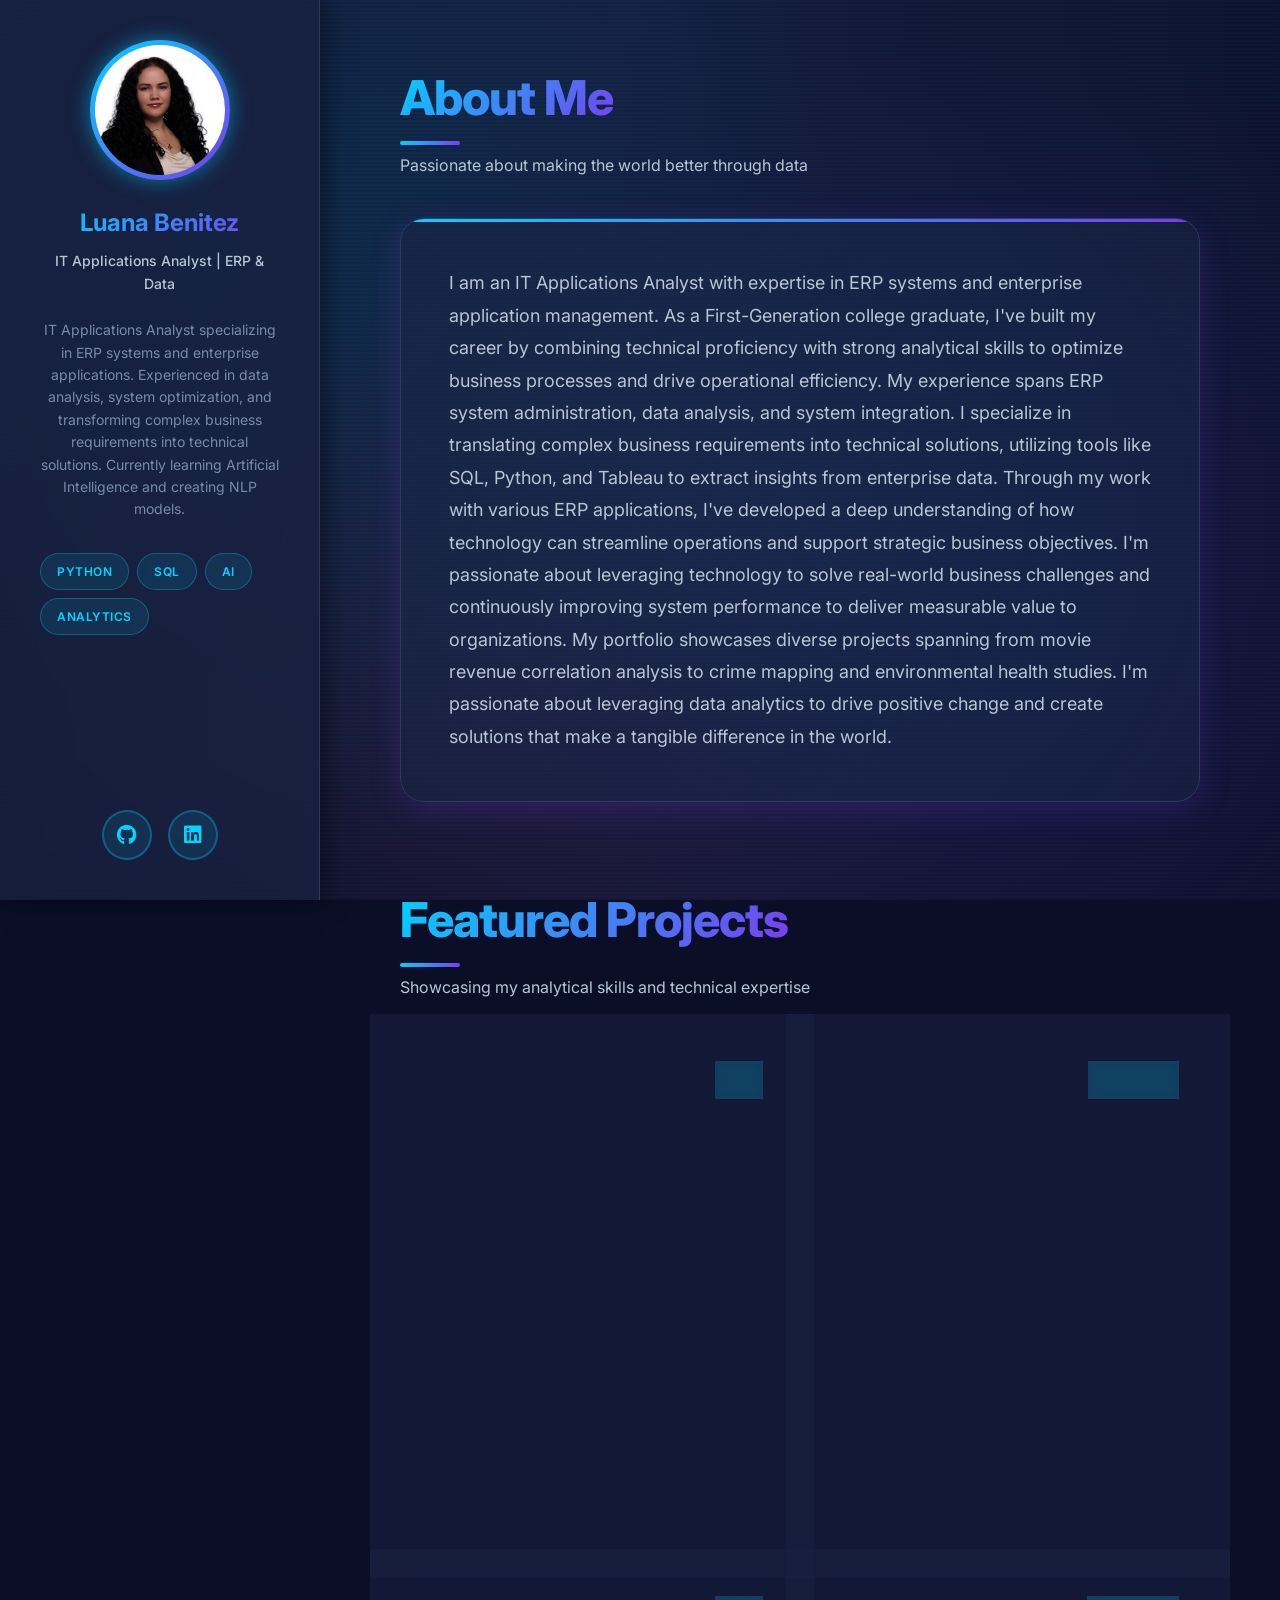
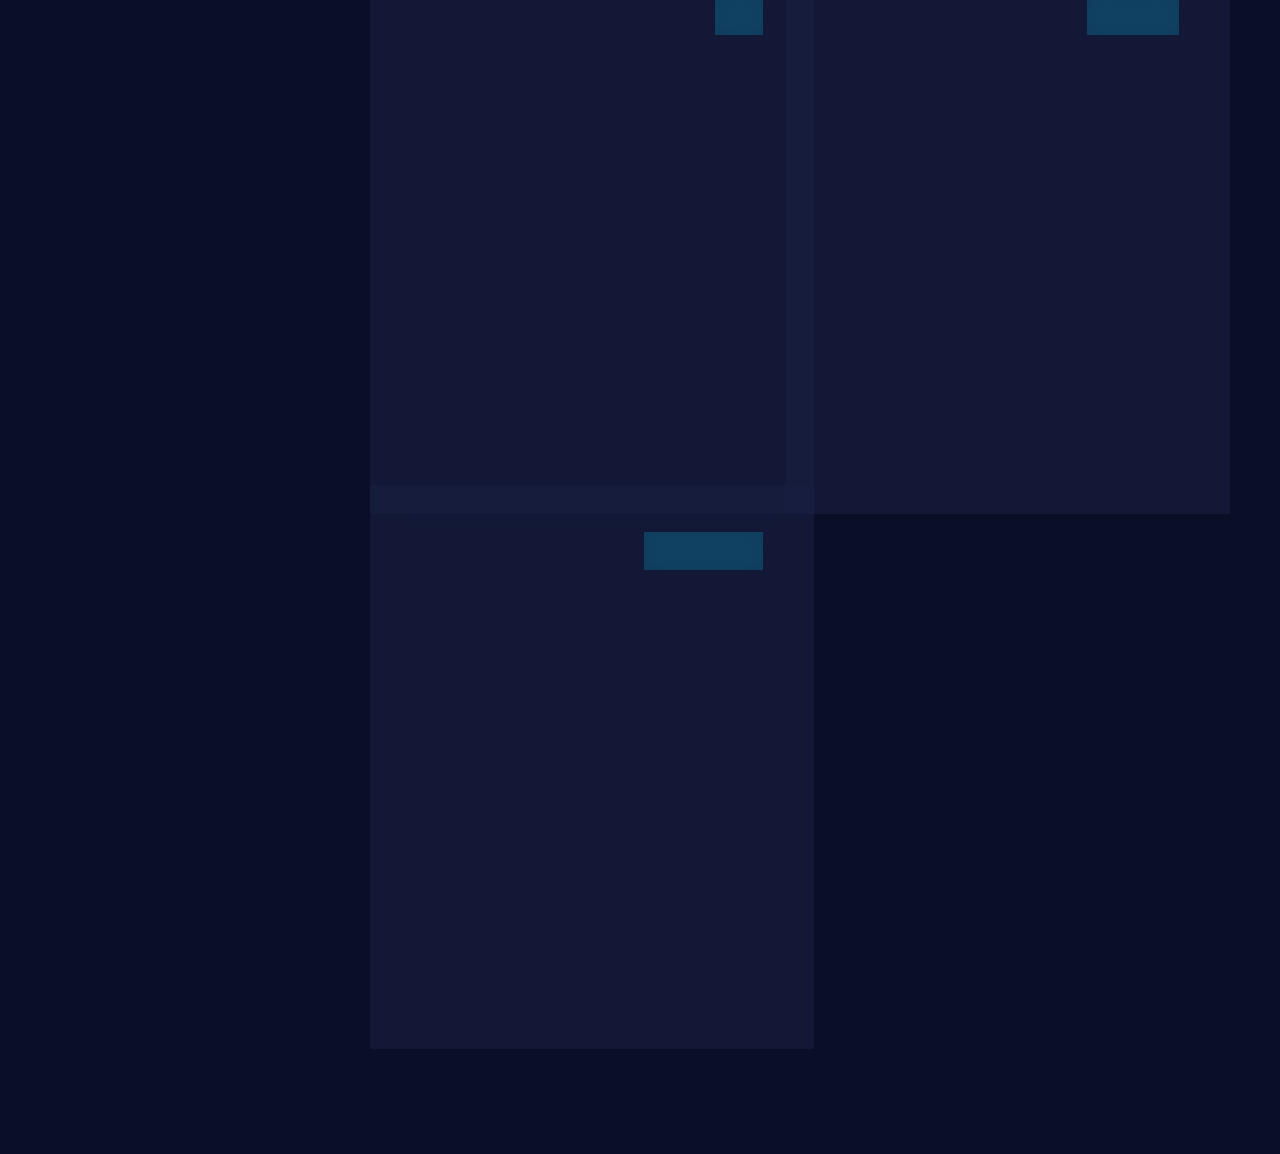
==== commit 81658d92: "add new card to file" ====
--- a/index.html
+++ b/index.html
@@ -309,7 +309,6 @@
             padding: 48px;
             box-shadow: var(--shadow-medium);
             position: relative;
-
             overflow: hidden;
             backdrop-filter: blur(10px);
         }
@@ -401,6 +400,9 @@
             overflow: hidden;
             position: relative;
             flex-shrink: 0;
+            display: flex;
+            align-items: center;
+            justify-content: center;
         }
 
         .project-image img {
@@ -654,6 +656,13 @@
         .section {
             scroll-margin-top: 40px;
         }
+
+        /* Fallback icon for missing images */
+        .project-image .fallback-icon {
+            font-size: 80px;
+            color: var(--accent-color);
+            opacity: 0.3;
+        }
     </style>
 </head>
 <body>
@@ -667,12 +676,13 @@
     <header id="header">
         <div class="profile-section">
             <div class="profile-image">
-            <img src="images/IMG_5150.jpeg" alt="Profile" />
+                <img src="images/IMG_5150.jpeg" alt="Profile" />
             </div>
             <h1 class="profile-name">Luana Benitez</h1>
-            <div class="profile-title">IT Applications Analyst|ERP & Data</div>
+            <div class="profile-title">IT Applications Analyst | ERP & Data</div>
             <p class="profile-description">
                 IT Applications Analyst specializing in ERP systems and enterprise applications. Experienced in data analysis, system optimization, and transforming complex business requirements into technical solutions. Currently learning Artificial Intelligence and creating NLP models.
+            </p>
             <div class="skills-tags">
                 <span class="skill-tag">Python</span>
                 <span class="skill-tag">SQL</span>
@@ -716,78 +726,88 @@
                 <h2 class="section-title">Featured Projects</h2>
                 <p class="section-subtitle">Showcasing my analytical skills and technical expertise</p>
             </div>
-        <div class="projects-grid">
-            <div class="project-card">
-                <div class="project-tech-stack">AI</div>
-                <div class="project-image">
-                    <img src="images/360_F_463931349_d4SsyaxYkGwq9rybzLnaiEKINDHVy2RX.jpg" alt="Sentiment Analysis Web App" />
+            
+            <div class="projects-grid">
+                <!-- Project 1: Sentiment Analysis -->
+                <div class="project-card">
+                    <div class="project-tech-stack">AI</div>
+                    <div class="project-image">
+                        <img src="images/360_F_463931349_d4SsyaxYkGwq9rybzLnaiEKINDHVy2RX.jpg" alt="Sentiment Analysis Web App" onerror="this.style.display='none'; this.parentElement.innerHTML='<i class=\'fas fa-brain fallback-icon\'></i>';" />
+                    </div>
+                    <div class="project-content">
+                        <h3 class="project-title">Sentiment Analysis Web App</h3>
+                        <p class="project-description">Created this web application in GitHub using an API connection from HuggingFace to do sentiment analysis on any texts imputed by the user.</p>
+                        <a href="https://huggingface-sentiment-app-axzfvcv8uxrn8bxesf5tnd.streamlit.app/" class="project-link">
+                            <span>View Project</span>
+                            <i class="fas fa-external-link-alt"></i>
+                        </a>
+                    </div>
                 </div>
-                <div class="project-content">
-                    <h3 class="project-title">Sentiment Analysis Web App</h3>
-                    <p class="project-description">Created this web application in GitHub using an API connection from HuggingFace to do sentiment analysis on any texts imputed by the user.</p>
-                    <a href="https://huggingface-sentiment-app-axzfvcv8uxrn8bxesf5tnd.streamlit.app/" class="project-link">
-                        <span>View Project</span>
-                        <i class="fas fa-external-link-alt"></i>
-                    </a>
+
+                <!-- Project 2: Photo Filter App -->
+                <div class="project-card">
+                    <div class="project-tech-stack">AI · Web</div>
+                    <div class="project-image">
+                        <i class="fas fa-camera-retro fallback-icon"></i>
+                    </div>
+                    <div class="project-content">
+                        <h3 class="project-title">Photo Filter Web App</h3>
+                        <p class="project-description">Created this web application in GitHub and Windsurf to use filters on images uploaded by the user or using the webcam directly.</p>
+                        <a href="https://photo-app2.netlify.app/" class="project-link">
+                            <span>View Project</span>
+                            <i class="fas fa-external-link-alt"></i>
+                        </a>
+                    </div>
+                </div>
+
+                <!-- Project 3: Resume Builder -->
+                <div class="project-card">
+                    <div class="project-tech-stack">AI</div>
+                    <div class="project-image">
+                        <img src="images/resume-builder-icon.svg" alt="Resume Builder Web App" onerror="this.style.display='none'; this.parentElement.innerHTML='<i class=\'fas fa-file-alt fallback-icon\'></i>';" />
+                    </div>
+                    <div class="project-content">
+                        <h3 class="project-title">Resume Builder Web App</h3>
+                        <p class="project-description">Created this web application in Windsurf using an API connection from OpenAI to create an application that generates resumes based on the job description the user inputs.</p>
+                        <a href="https://resume-builder-app-ahxxkznpnexjqdjuxuqdpx.streamlit.app/" class="project-link">
+                            <span>View Project</span>
+                            <i class="fas fa-external-link-alt"></i>
+                        </a>
+                    </div>
+                </div>
+
+                <!-- Project 4: Data Correlation -->
+                <div class="project-card">
+                    <div class="project-tech-stack">Python</div>
+                    <div class="project-image">
+                        <img src="images/360_F_463931349_d4SsyaxYkGwq9rybzLnaiEKINDHVy2RX.jpg" alt="Data Correlation Project" onerror="this.style.display='none'; this.parentElement.innerHTML='<i class=\'fas fa-chart-line fallback-icon\'></i>';" />
+                    </div>
+                    <div class="project-content">
+                        <h3 class="project-title">Data Correlation in Python</h3>
+                        <p class="project-description">Comprehensive analysis of movie revenue data spanning four decades, exploring correlations between various factors influencing box office performance.</p>
+                        <a href="https://github.com/luli45/PythonProjects/blob/main/Movie%20Data%20Correlation.ipynb" class="project-link">
+                            <span>View Project</span>
+                            <i class="fas fa-external-link-alt"></i>
+                        </a>
+                    </div>
+                </div>
+
+                <!-- Project 5: Bellabeat Case Study -->
+                <div class="project-card">
+                    <div class="project-tech-stack">R · Tableau</div>
+                    <div class="project-image">
+                        <img src="images/bellabeat.jpg" alt="Bellabeat Case Study" onerror="this.style.display='none'; this.parentElement.innerHTML='<i class=\'fas fa-heartbeat fallback-icon\'></i>';" />
+                    </div>
+                    <div class="project-content">
+                        <h3 class="project-title">Bellabeat Case Study</h3>
+                        <p class="project-description">Complete data analytics case study from the Google Certificate program, featuring data exploration, cleaning, manipulation, and visualization of fitness tracker data.</p>
+                        <a href="https://github.com/luli45/casestudy" class="project-link">
+                            <span>View Project</span>
+                            <i class="fas fa-external-link-alt"></i>
+                        </a>
+                    </div>
                 </div>
             </div>
-            <div class="project-card">
-                <div class="project-tech-stack">AI</div>
-                <div class="project-image">
-                    <img src="images/360_F_463931349_d4SsyaxYkGwq9rybzLnaiEKINDHVy2RX.jpg" alt="Photo Filter Web App" />
-                </div>
-                <div class="project-content">
-                    <h3 class="project-title">Photo Filter Web App</h3>
-                    <p class="project-description">Created this web application in GitHub and Windsurf to use filters on images uploaded by the user or using the webcam directly.</p>
-                    <a href="https://photo-app2.netlify.app/" class="project-link">
-                        <span>View Project</span>
-                        <i class="fas fa-external-link-alt"></i>
-                    </a>
-                </div>
-            </div>
-            <div class="project-card">
-                <div class="project-tech-stack">AI</div>
-                <div class="project-image">
-                    <img src="images/resume-builder-icon.svg" alt="Resume Builder Web App" />
-                </div>
-                <div class="project-content">
-                    <h3 class="project-title">Resume Builder Web App</h3>
-                    <p class="project-description">Created this web application in Windsurf using an API connection from OpenAI to do create an application that generates resumes based on the job description the user inputs.</p>
-                    <a href="https://resume-builder-app-ahxxkznpnexjqdjuxuqdpx.streamlit.app/" class="project-link">
-                        <span>View Project</span>
-                        <i class="fas fa-external-link-alt"></i>
-                    </a>
-                </div>
-            </div>
-            <div class="project-card">
-                <div class="project-tech-stack">Python</div>
-                <div class="project-image">
-                    <img src="images/360_F_463931349_d4SsyaxYkGwq9rybzLnaiEKINDHVy2RX.jpg" alt="Web Application" />
-                </div>
-                <div class="project-content">
-                    <h3 class="project-title">Data Correlation in Python</h3>
-                    <p class="project-description">Comprehensive analysis of movie revenue data spanning four decades, exploring correlations between various factors influencing box office performance.</p>
-                    <a href="https://github.com/luli45/PythonProjects/blob/main/Movie%20Data%20Correlation.ipynb" class="project-link">
-                        <span>View Project</span>
-                        <i class="fas fa-external-link-alt"></i>
-                    </a>
-                </div>
-            </div>
-            <div class="project-card">
-                <div class="project-tech-stack">R · Tableau</div>
-                <div class="project-image">
-                    <img src="images/bellabeat.jpg" alt="Bellabeat Case Study" />
-                </div>
-                <div class="project-content">
-                    <h3 class="project-title">Bellabeat Case Study</h3>
-                    <p class="project-description">Complete data analytics case study from the Google Certificate program, featuring data exploration, cleaning, manipulation, and visualization of fitness tracker data.</p>
-                    <a href="https://github.com/luli45/casestudy" class="project-link">
-                        <span>View Project</span>
-                        <i class="fas fa-external-link-alt"></i>
-                    </a>
-                </div>
-            </div>
-        </div>
         </section>
     </main>
 
@@ -822,103 +842,4 @@
         // Smooth animations on scroll
         const observerOptions = {
             threshold: 0.1,
-            rootMargin: '0px 0px -50px 0px'
-        };
-
-        const observer = new IntersectionObserver(function(entries) {
-            entries.forEach(entry => {
-                if (entry.isIntersecting) {
-                    entry.target.style.animationDelay = '0s';
-                    entry.target.classList.add('animate-in');
-                }
-            });
-        }, observerOptions);
-
-        document.querySelectorAll('.section').forEach(section => {
-            observer.observe(section);
-        });
-
-        // Add loading animation to images
-        document.querySelectorAll('img').forEach(img => {
-            img.addEventListener('load', function() {
-                this.classList.remove('loading');
-            });
-            img.classList.add('loading');
-        });
-
-        // Enhanced hover effects for project cards
-        document.querySelectorAll('.project-card').forEach(card => {
-            card.addEventListener('mouseenter', function() {
-                this.style.transform = 'translateY(-8px) scale(1.02)';
-            });
-            
-            card.addEventListener('mouseleave', function() {
-                this.style.transform = 'translateY(0) scale(1)';
-            });
-        });
-
-        // Parallax scrolling effect for project cards
-        document.addEventListener('DOMContentLoaded', function() {
-            const projectCards = document.querySelectorAll('.project-card');
-            
-            window.addEventListener('scroll', () => {
-                const scrolled = window.pageYOffset;
-                
-                projectCards.forEach((card, index) => {
-                    const cardTop = card.getBoundingClientRect().top;
-                    const cardHeight = card.offsetHeight;
-                    const windowHeight = window.innerHeight;
-                    
-                    // Parallax effect
-                    if (cardTop < windowHeight && cardTop > -cardHeight) {
-                        const speed = 0.05;
-                        const yPos = -(cardTop * speed);
-                        card.querySelector('.project-image img').style.transform = `translateY(${yPos}px) scale(1.1)`;
-                    }
-                    
-                    // Staggered reveal animation
-                    if (cardTop < windowHeight * 0.8) {
-                        setTimeout(() => {
-                            card.style.opacity = '1';
-                            card.style.transform = 'translateY(0)';
-                        }, index * 100);
-                    }
-                });
-            });
-            
-            // Initialize cards as hidden for reveal animation
-            projectCards.forEach(card => {
-                card.style.opacity = '0';
-                card.style.transform = 'translateY(40px)';
-                card.style.transition = 'opacity 0.6s ease, transform 0.6s ease';
-            });
-            
-            // Trigger initial scroll event
-            window.dispatchEvent(new Event('scroll'));
-        });
-
-        // Add dynamic background animation
-        const animatedBg = document.querySelector('.animated-bg');
-        let mouseX = 0;
-        let mouseY = 0;
-
-        document.addEventListener('mousemove', (e) => {
-            mouseX = e.clientX / window.innerWidth;
-            mouseY = e.clientY / window.innerHeight;
-            
-            animatedBg.style.background = `
-                radial-gradient(circle at ${20 + mouseX * 10}% ${30 + mouseY * 10}%, rgba(127, 176, 105, 0.08) 0%, transparent 50%),
-                radial-gradient(circle at ${80 - mouseX * 10}% ${70 - mouseY * 10}%, rgba(232, 165, 152, 0.08) 0%, transparent 50%),
-                radial-gradient(circle at ${40 + mouseX * 5}% ${80 - mouseY * 5}%, rgba(244, 166, 205, 0.06) 0%, transparent 50%),
-                var(--primary-bg)
-            `;
-        });
-    </script>
-</body>
-</html>
-
-
-
-
-
-
+            rootMar
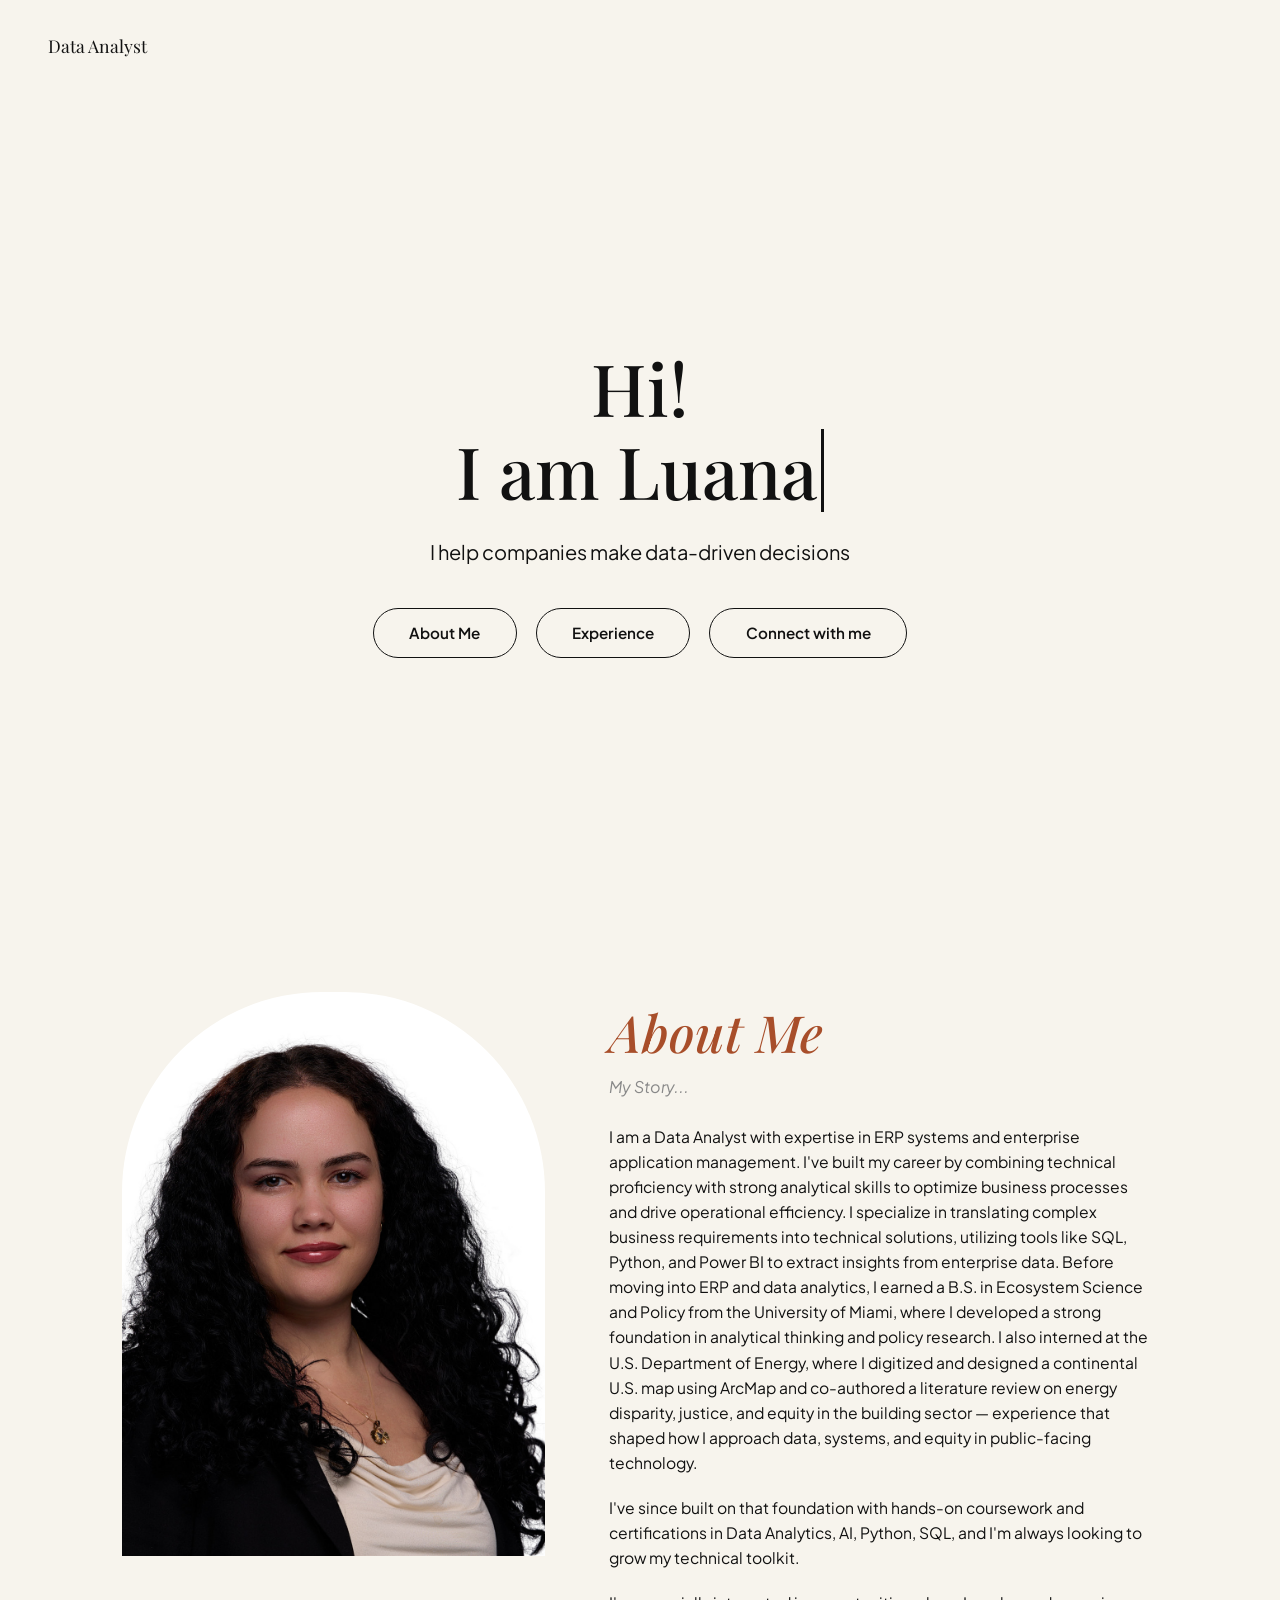
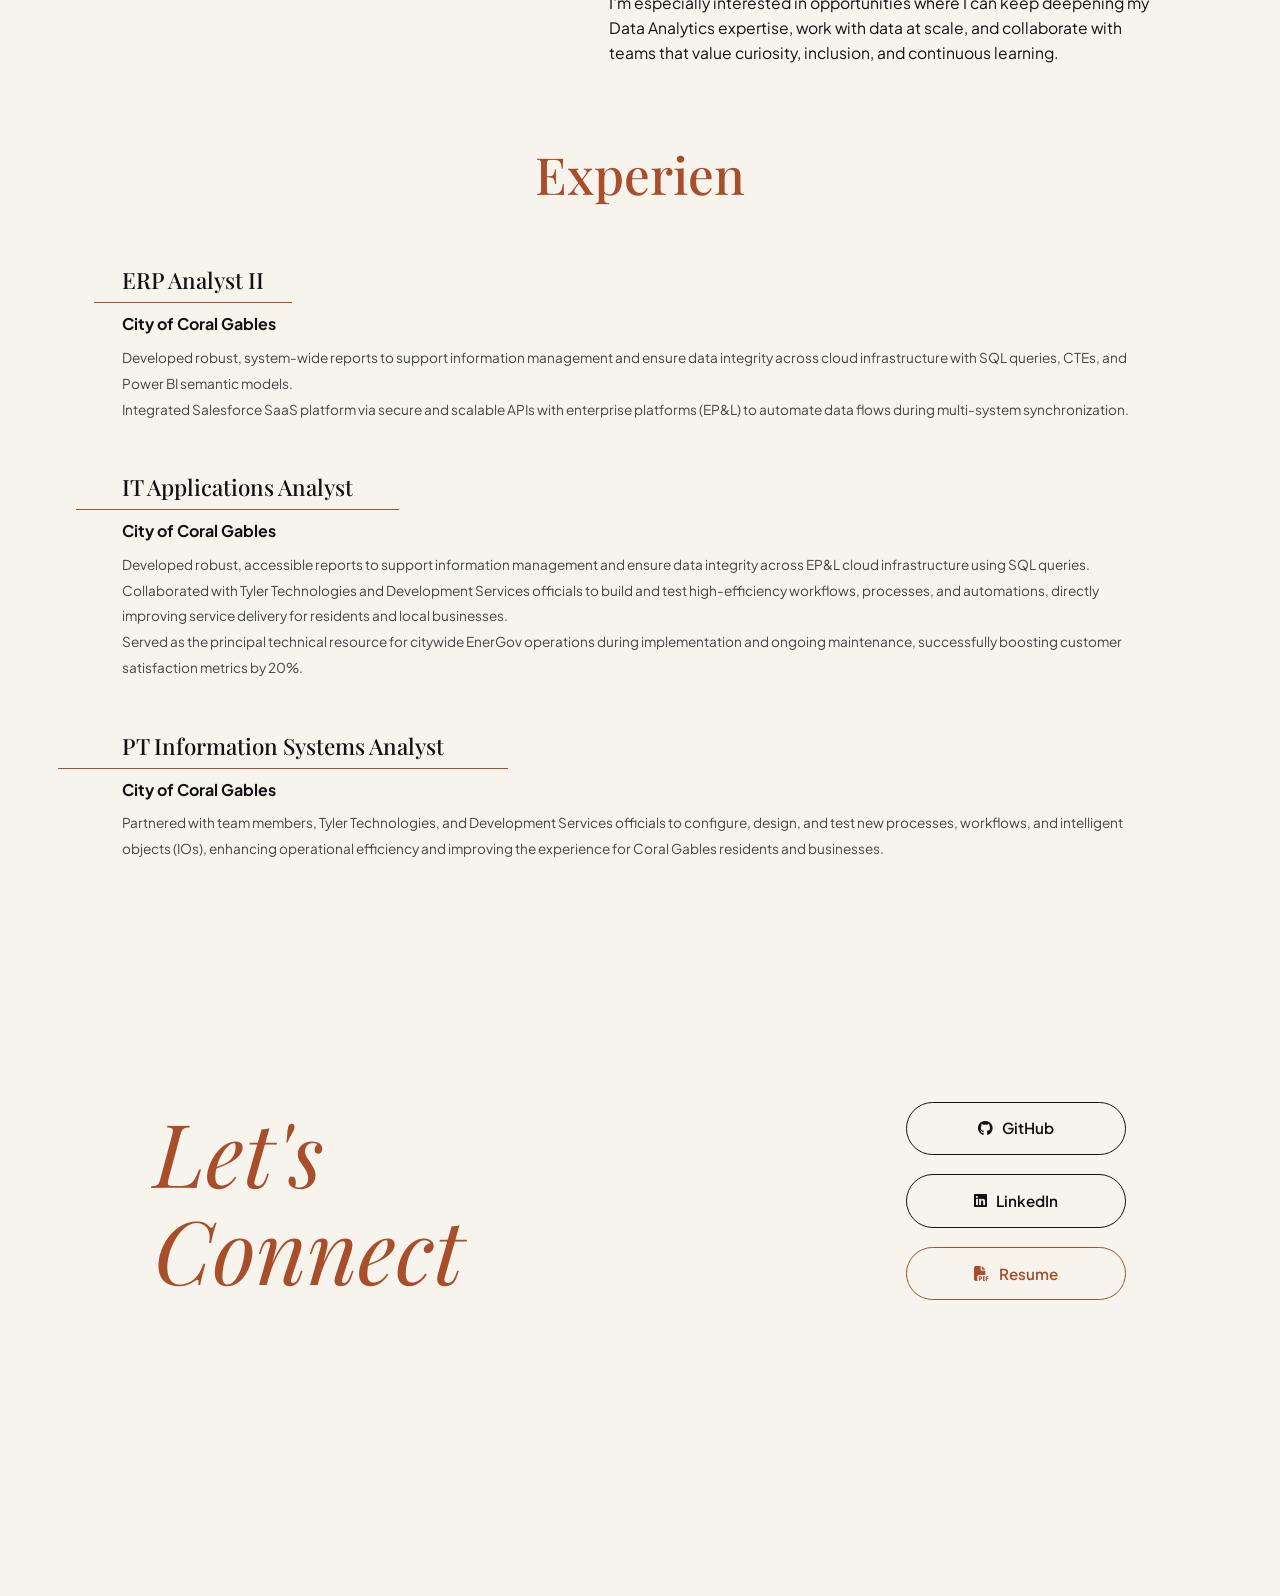
==== commit 5b7dba56: "redesigned website" ====
--- a/index.html
+++ b/index.html
@@ -1,845 +1,188 @@
-<!DOCTYPE HTML>
-<html>
+<!DOCTYPE html>
+<html lang="en">
 <head>
-    <title>Luana Benitez Portfolio</title>
-    <meta charset="utf-8" />
-    <meta name="viewport" content="width=device-width, initial-scale=1, user-scalable=no" />
-    <link href="https://fonts.googleapis.com/css2?family=Inter:wght@300;400;500;600;700&family=JetBrains+Mono:wght@400;500&display=swap" rel="stylesheet">
-    <link rel="stylesheet" href="https://cdnjs.cloudflare.com/ajax/libs/font-awesome/6.0.0/css/all.min.css">
-    <style>
-        :root {
-            --primary-bg: #0a0e27;
-            --secondary-bg: #151b3d;
-            --card-bg: #1a2142;
-            --accent-bg: #252d52;
-            --primary-text: #ffffff;
-            --secondary-text: #b8c5d6;
-            --muted-text: #7a8ba8;
-            --accent-color: #00d4ff;
-            --secondary-accent: #7c3aed;
-            --tertiary-accent: #ec4899;
-            --success-color: #10b981;
-            --border-color: #2d3a5f;
-            --gradient-primary: linear-gradient(135deg, #00d4ff 0%, #7c3aed 100%);
-            --gradient-secondary: linear-gradient(135deg, #1a2142 0%, #252d52 100%);
-            --gradient-accent: linear-gradient(135deg, #7c3aed 0%, #ec4899 100%);
-            --shadow-soft: 0 4px 20px rgba(0, 212, 255, 0.15);
-            --shadow-medium: 0 8px 32px rgba(124, 58, 237, 0.2);
-            --shadow-strong: 0 12px 48px rgba(124, 58, 237, 0.3);
-            --glow: 0 0 20px rgba(0, 212, 255, 0.5);
-        }
-
-        * {
-            margin: 0;
-            padding: 0;
-            box-sizing: border-box;
-        }
-
-        html {
-            scroll-behavior: smooth;
-        }
-
-        body {
-            font-family: 'Inter', sans-serif;
-            background: var(--primary-bg);
-            color: var(--primary-text);
-            line-height: 1.6;
-            overflow-x: hidden;
-        }
-
-        /* Animated Background */
-        .animated-bg {
-            position: fixed;
-            top: 0;
-            left: 0;
-            width: 100%;
-            height: 100%;
-            z-index: -1;
-            background: radial-gradient(ellipse at top, #151b3d 0%, #0a0e27 100%);
-        }
-
-        .animated-bg::before {
-            content: '';
-            position: absolute;
-            top: 0;
-            left: 0;
-            width: 100%;
-            height: 100%;
-            background: 
-                radial-gradient(circle at 20% 30%, rgba(0, 212, 255, 0.1) 0%, transparent 50%),
-                radial-gradient(circle at 80% 70%, rgba(124, 58, 237, 0.1) 0%, transparent 50%),
-                radial-gradient(circle at 40% 80%, rgba(236, 72, 153, 0.08) 0%, transparent 50%);
-            animation: float 20s ease-in-out infinite;
-        }
-
-        .animated-bg::after {
-            content: '';
-            position: absolute;
-            top: 0;
-            left: 0;
-            width: 100%;
-            height: 100%;
-            background-image: 
-                repeating-linear-gradient(0deg, transparent, transparent 2px, rgba(0, 212, 255, 0.03) 2px, rgba(0, 212, 255, 0.03) 4px);
-            animation: scan 8s linear infinite;
-        }
-
-        @keyframes scan {
-            0% { transform: translateY(0); }
-            100% { transform: translateY(50px); }
-        }
-
-        @keyframes float {
-            0%, 100% { transform: translateY(0px) rotate(0deg); }
-            33% { transform: translateY(-20px) rotate(1deg); }
-            66% { transform: translateY(10px) rotate(-1deg); }
-        }
-
-        /* Header Styles */
-        #header {
-            position: fixed;
-            top: 0;
-            left: 0;
-            width: 320px;
-            height: 100vh;
-            background: rgba(26, 33, 66, 0.8);
-            backdrop-filter: blur(20px);
-            border-right: 1px solid var(--border-color);
-            padding: 40px;
-            display: flex;
-            flex-direction: column;
-            justify-content: space-between;
-            z-index: 1000;
-            box-shadow: 4px 0 24px rgba(0, 0, 0, 0.5);
-        }
-
-        .profile-section {
-            text-align: center;
-        }
-
-        .profile-image {
-            width: 140px;
-            height: 140px;
-            border-radius: 50%;
-            margin: 0 auto 24px;
-            position: relative;
-            background: var(--gradient-primary);
-            padding: 5px;
-            box-shadow: var(--glow);
-            transition: all 0.4s ease;
-        }
-
-        .profile-image:hover {
-            transform: scale(1.08) rotate(5deg);
-            box-shadow: 0 0 30px rgba(0, 212, 255, 0.8);
-        }
-
-        .profile-image img {
-            width: 100%;
-            height: 100%;
-            border-radius: 50%;
-            object-fit: cover;
-        }
-
-        .profile-name {
-            font-size: 24px;
-            font-weight: 700;
-            margin-bottom: 8px;
-            background: var(--gradient-primary);
-            -webkit-background-clip: text;
-            -webkit-text-fill-color: transparent;
-            background-clip: text;
-        }
-
-        .profile-title {
-            font-size: 14px;
-            color: var(--secondary-text);
-            margin-bottom: 24px;
-            font-weight: 500;
-        }
-
-        .profile-description {
-            font-size: 14px;
-            color: var(--muted-text);
-            line-height: 1.6;
-            margin-bottom: 32px;
-        }
-
-        .skills-tags {
-            display: flex;
-            flex-wrap: wrap;
-            gap: 8px;
-            margin-bottom: 32px;
-        }
-
-        .skill-tag {
-            background: rgba(0, 212, 255, 0.1);
-            border: 1px solid rgba(0, 212, 255, 0.3);
-            border-radius: 20px;
-            padding: 8px 16px;
-            font-size: 12px;
-            color: var(--accent-color);
-            font-weight: 600;
-            transition: all 0.3s ease;
-            text-transform: uppercase;
-            letter-spacing: 0.5px;
-        }
-
-        .skill-tag:hover {
-            background: var(--gradient-primary);
-            color: white;
-            transform: translateY(-2px);
-            box-shadow: var(--glow);
-            border-color: transparent;
-        }
-
-        .social-links {
-            display: flex;
-            justify-content: center;
-            gap: 16px;
-        }
-
-        .social-link {
-            width: 50px;
-            height: 50px;
-            background: rgba(0, 212, 255, 0.1);
-            border: 2px solid rgba(0, 212, 255, 0.3);
-            border-radius: 50%;
-            display: flex;
-            align-items: center;
-            justify-content: center;
-            color: var(--accent-color);
-            text-decoration: none;
-            transition: all 0.4s ease;
-            font-size: 20px;
-            position: relative;
-            overflow: hidden;
-        }
-
-        .social-link::before {
-            content: '';
-            position: absolute;
-            top: 50%;
-            left: 50%;
-            width: 0;
-            height: 0;
-            border-radius: 50%;
-            background: var(--gradient-primary);
-            transition: all 0.4s ease;
-            transform: translate(-50%, -50%);
-        }
-
-        .social-link:hover::before {
-            width: 100%;
-            height: 100%;
-        }
-
-        .social-link:hover {
-            color: white;
-            transform: translateY(-4px) scale(1.1);
-            box-shadow: var(--glow);
-            border-color: transparent;
-        }
-
-        .social-link i {
-            position: relative;
-            z-index: 1;
-        }
-
-        /* Main Content */
-        #main {
-            margin-left: 320px;
-            padding: 60px 80px;
-            min-height: 100vh;
-        }
-
-        .section {
-            margin-bottom: 80px;
-            opacity: 0;
-            transform: translateY(40px);
-            animation: fadeInUp 0.8s ease forwards;
-        }
-
-        @keyframes fadeInUp {
-            to {
-                opacity: 1;
-                transform: translateY(0);
-            }
-        }
-
-        .section-header {
-            margin-bottom: 40px;
-        }
-
-        .section-title {
-            font-size: 48px;
-            font-weight: 800;
-            margin-bottom: 16px;
-            background: var(--gradient-primary);
-            -webkit-background-clip: text;
-            -webkit-text-fill-color: transparent;
-            background-clip: text;
-            letter-spacing: -1px;
-            position: relative;
-            display: inline-block;
-        }
-
-        .section-title::after {
-            content: '';
-            position: absolute;
-            bottom: -8px;
-            left: 0;
-            width: 60px;
-            height: 4px;
-            background: var(--gradient-primary);
-            border-radius: 2px;
-        }
-
-        .section-subtitle {
-            font-size: 16px;
-            color: var(--secondary-text);
-            font-weight: 400;
-        }
-
-        /* About Section */
-        .about-content {
-            background: rgba(26, 33, 66, 0.6);
-            border: 1px solid var(--border-color);
-            border-radius: 24px;
-            padding: 48px;
-            box-shadow: var(--shadow-medium);
-            position: relative;
-            overflow: hidden;
-            backdrop-filter: blur(10px);
-        }
-
-        .about-content::before {
-            content: '';
-            position: absolute;
-            top: 0;
-            left: 0;
-            width: 100%;
-            height: 3px;
-            background: var(--gradient-primary);
-        }
-
-        .about-content::after {
-            content: '';
-            position: absolute;
-            top: -50%;
-            right: -50%;
-            width: 200%;
-            height: 200%;
-            background: radial-gradient(circle, rgba(0, 212, 255, 0.05) 0%, transparent 70%);
-            animation: rotate 20s linear infinite;
-        }
-
-        @keyframes rotate {
-            0% { transform: rotate(0deg); }
-            100% { transform: rotate(360deg); }
-        }
-
-        .about-text {
-            font-size: 18px;
-            line-height: 1.8;
-            color: var(--secondary-text);
-            position: relative;
-            z-index: 1;
-        }
-
-        /* Projects Grid */
-        .projects-grid {
-            display: grid;
-            grid-template-columns: repeat(auto-fill, minmax(380px, 1fr));
-            gap: 32px;
-            align-items: start;
-        }
-
-        .project-card {
-            background: rgba(26, 33, 66, 0.6);
-            border: 1px solid var(--border-color);
-            border-radius: 24px;
-            padding: 0;
-            box-shadow: var(--shadow-soft);
-            transition: all 0.4s cubic-bezier(0.4, 0, 0.2, 1);
-            overflow: hidden;
-            position: relative;
-            backdrop-filter: blur(10px);
-            height: 100%;
-            display: flex;
-            flex-direction: column;
-        }
-
-        .project-card:hover {
-            transform: translateY(-12px);
-            box-shadow: 0 20px 60px rgba(0, 212, 255, 0.3);
-            border-color: var(--accent-color);
-        }
-
-        .project-card::before {
-            content: '';
-            position: absolute;
-            top: 0;
-            left: 0;
-            width: 100%;
-            height: 100%;
-            background: var(--gradient-primary);
-            opacity: 0;
-            transition: opacity 0.4s ease;
-            z-index: 0;
-        }
-
-        .project-card:hover::before {
-            opacity: 0.05;
-        }
-
-        .project-image {
-            height: 220px;
-            background: linear-gradient(135deg, #1a2142 0%, #252d52 100%);
-            border-radius: 20px 20px 0 0;
-            overflow: hidden;
-            position: relative;
-            flex-shrink: 0;
-            display: flex;
-            align-items: center;
-            justify-content: center;
-        }
-
-        .project-image img {
-            width: 100%;
-            height: 100%;
-            object-fit: cover;
-            transition: transform 0.4s ease;
-        }
-
-        .project-card:hover .project-image img {
-            transform: scale(1.1);
-        }
-
-        .project-image::after {
-            content: '';
-            position: absolute;
-            top: 0;
-            left: 0;
-            width: 100%;
-            height: 100%;
-            background: linear-gradient(135deg, rgba(0, 212, 255, 0.2), rgba(124, 58, 237, 0.2));
-            opacity: 0;
-            transition: opacity 0.4s ease;
-            mix-blend-mode: overlay;
-        }
-
-        .project-card:hover .project-image::after {
-            opacity: 1;
-        }
-
-        .project-content {
-            padding: 28px;
-            position: relative;
-            z-index: 1;
-            flex-grow: 1;
-            display: flex;
-            flex-direction: column;
-        }
-
-        .project-title {
-            font-size: 22px;
-            font-weight: 700;
-            margin-bottom: 12px;
-            color: var(--primary-text);
-            letter-spacing: -0.5px;
-        }
-
-        .project-description {
-            font-size: 15px;
-            color: var(--secondary-text);
-            line-height: 1.7;
-            margin-bottom: 24px;
-            flex-grow: 1;
-        }
-
-        .project-link {
-            display: inline-flex;
-            align-items: center;
-            gap: 10px;
-            background: var(--gradient-primary);
-            color: white;
-            padding: 14px 28px;
-            border-radius: 12px;
-            text-decoration: none;
-            font-size: 15px;
-            font-weight: 600;
-            transition: all 0.3s ease;
-            position: relative;
-            overflow: hidden;
-            align-self: flex-start;
-        }
-
-        .project-link::before {
-            content: '';
-            position: absolute;
-            top: 0;
-            left: -100%;
-            width: 100%;
-            height: 100%;
-            background: linear-gradient(90deg, transparent, rgba(255, 255, 255, 0.3), transparent);
-            transition: left 0.5s ease;
-        }
-
-        .project-link:hover::before {
-            left: 100%;
-        }
-
-        .project-link:hover {
-            transform: translateX(4px);
-            box-shadow: var(--glow);
-        }
-
-        .project-tech-stack {
-            position: absolute;
-            top: 20px;
-            right: 20px;
-            background: rgba(0, 212, 255, 0.2);
-            backdrop-filter: blur(10px);
-            border: 1px solid rgba(0, 212, 255, 0.4);
-            border-radius: 20px;
-            padding: 8px 16px;
-            font-size: 12px;
-            color: var(--accent-color);
-            font-weight: 700;
-            text-transform: uppercase;
-            letter-spacing: 1px;
-            z-index: 10;
-        }
-
-        /* Responsive Design */
-        @media (max-width: 1200px) {
-            #header {
-                width: 280px;
-            }
-            
-            #main {
-                margin-left: 280px;
-                padding: 40px 50px;
-            }
-
-            .projects-grid {
-                grid-template-columns: repeat(auto-fill, minmax(320px, 1fr));
-            }
-        }
-
-        @media (max-width: 980px) {
-            #header {
-                position: relative;
-                width: 100%;
-                height: auto;
-                padding: 40px 20px;
-            }
-            
-            #main {
-                margin-left: 0;
-                padding: 40px 20px;
-            }
-
-            .projects-grid {
-                grid-template-columns: 1fr;
-                gap: 24px;
-            }
-        }
-
-        @media (max-width: 736px) {
-            .section-title {
-                font-size: 28px;
-            }
-
-            .profile-name {
-                font-size: 20px;
-            }
-
-            .about-content {
-                padding: 24px;
-            }
-
-            .project-content {
-                padding: 20px;
-            }
-        }
-
-        /* Loading Animation */
-        .loading {
-            animation: pulse 2s infinite;
-        }
-
-        @keyframes pulse {
-            0% { opacity: 0.6; }
-            50% { opacity: 1; }
-            100% { opacity: 0.6; }
-        }
-
-        /* Scrollbar Styling */
-        ::-webkit-scrollbar {
-            width: 8px;
-        }
-
-        ::-webkit-scrollbar-track {
-            background: var(--secondary-bg);
-        }
-
-        ::-webkit-scrollbar-thumb {
-            background: var(--border-color);
-            border-radius: 4px;
-        }
-
-        ::-webkit-scrollbar-thumb:hover {
-            background: var(--accent-color);
-        }
-
-        /* Scroll Progress Indicator */
-        .scroll-progress {
-            position: fixed;
-            top: 0;
-            left: 0;
-            width: 0%;
-            height: 3px;
-            background: var(--gradient-primary);
-            z-index: 9999;
-            transition: width 0.1s ease;
-            box-shadow: 0 0 10px rgba(0, 212, 255, 0.8);
-        }
-
-        /* Smooth Reveal Animations */
-        .reveal {
-            opacity: 0;
-            transform: translateY(30px);
-            transition: opacity 0.8s ease, transform 0.8s ease;
-        }
-
-        .reveal.active {
-            opacity: 1;
-            transform: translateY(0);
-        }
-
-        /* Floating Action Button - Back to Top */
-        .back-to-top {
-            position: fixed;
-            bottom: 40px;
-            right: 40px;
-            width: 60px;
-            height: 60px;
-            background: var(--gradient-primary);
-            border-radius: 50%;
-            display: flex;
-            align-items: center;
-            justify-content: center;
-            color: white;
-            font-size: 24px;
-            cursor: pointer;
-            box-shadow: var(--glow);
-            opacity: 0;
-            transform: scale(0) rotate(-180deg);
-            transition: all 0.4s cubic-bezier(0.68, -0.55, 0.265, 1.55);
-            z-index: 1000;
-            border: 2px solid rgba(255, 255, 255, 0.2);
-        }
-
-        .back-to-top.visible {
-            opacity: 1;
-            transform: scale(1) rotate(0deg);
-        }
-
-        .back-to-top:hover {
-            transform: scale(1.15) rotate(0deg);
-            box-shadow: 0 0 40px rgba(0, 212, 255, 0.8);
-        }
-
-        /* Smooth Section Transitions */
-        .section {
-            scroll-margin-top: 40px;
-        }
-
-        /* Fallback icon for missing images */
-        .project-image .fallback-icon {
-            font-size: 80px;
-            color: var(--accent-color);
-            opacity: 0.3;
-        }
-    </style>
+  <meta charset="UTF-8" />
+  <meta name="viewport" content="width=device-width, initial-scale=1.0" />
+  <title>Luana | Data Analyst</title>
+  <link rel="stylesheet" href="styles.css" />
+  <!-- Font Awesome Icons -->
+  <link rel="stylesheet" href="https://cdnjs.cloudflare.com/ajax/libs/font-awesome/6.4.0/css/all.min.css" />
+  <!-- Google Fonts -->
+  <link rel="preconnect" href="https://fonts.googleapis.com">
+  <link rel="preconnect" href="https://fonts.gstatic.com" crossorigin>
+  <link href="https://fonts.googleapis.com/css2?family=Playfair+Display:ital,wght@0,400..700;1,400..700&family=Plus+Jakarta+Sans:ital,wght@0,300..600;1,300..600&display=swap" rel="stylesheet">
 </head>
 <body>
-    <div class="animated-bg"></div>
-    <div class="scroll-progress"></div>
-    <div class="back-to-top">
-        <i class="fas fa-arrow-up"></i>
+
+  <!-- Top Header -->
+  <header class="top-header">
+    <div class="logo">Data Analyst</div>
+  </header>
+
+  <!-- Hero / Home Section -->
+  <section id="home" class="hero-section">
+    <div class="hero-content">
+      <h1 class="hero-title">
+        <span class="typewriter-text" id="typewriter"></span><span class="cursor">&nbsp;</span>
+      </h1>
+      <p class="hero-subtitle animated-element">I help companies make data-driven decisions</p>
+      
+      <nav class="pill-nav">
+        <a href="#about" class="pill-btn animated-element">About Me</a>
+        <a href="#experience" class="pill-btn animated-element">Experience</a>
+        <a href="#connect" class="pill-btn animated-element">Connect with me</a>
+      </nav>
+    </div>
+  </section>
+
+  <!-- About Me & Projects Section -->
+  <section id="about" class="about-section">
+    <div class="about-grid">
+      <div class="arch-image-container scroll-reveal">
+        <img src="images/IMG_5150.jpeg" alt="Luana" class="arch-image" />
+      </div>
+      <div class="about-text scroll-reveal">
+        <h2 class="section-title italic-title typewriter-scroll" data-text="About Me"></h2>
+        <span class="sub-heading">My Story...</span>
+        <p>
+          I am a Data Analyst with expertise in ERP systems and enterprise application management. I've built my career by combining technical proficiency with strong analytical skills to optimize business processes and drive operational efficiency. I specialize in translating complex business requirements into technical solutions, utilizing tools like SQL, Python, and Power BI to extract insights from enterprise data. Before moving into ERP and data analytics, I earned a B.S. in Ecosystem Science and Policy from the University of Miami, where I developed a strong foundation in analytical thinking and policy research. I also interned at the U.S. Department of Energy, where I digitized and designed a continental U.S. map using ArcMap and co-authored a literature review on energy disparity, justice, and equity in the building sector — experience that shaped how I approach data, systems, and equity in public-facing technology.
+        </p>
+        <p>
+          I've since built on that foundation with hands-on coursework and certifications in Data Analytics, AI, Python, SQL, and I'm always looking to grow my technical toolkit.
+        </p>
+        <p>
+          I'm especially interested in opportunities where I can keep deepening my Data Analytics expertise, work with data at scale, and collaborate with teams that value curiosity, inclusion, and continuous learning.
+        </p>
+      </div>
     </div>
 
-    <!-- Header -->
-    <header id="header">
-        <div class="profile-section">
-            <div class="profile-image">
-                <img src="images/IMG_5150.jpeg" alt="Profile" />
-            </div>
-            <h1 class="profile-name">Luana Benitez</h1>
-            <div class="profile-title">IT Applications Analyst | ERP & Data</div>
-            <p class="profile-description">
-                IT Applications Analyst specializing in ERP systems and enterprise applications. Experienced in data analysis, system optimization, and transforming complex business requirements into technical solutions. Currently learning Artificial Intelligence and creating NLP models.
-            </p>
-            <div class="skills-tags">
-                <span class="skill-tag">Python</span>
-                <span class="skill-tag">SQL</span>
-                <span class="skill-tag">AI</span>
-                <span class="skill-tag">Analytics</span>
-            </div>
+    <!-- Experience Subsection -->
+    <section id="experience" class="experience-container">
+      <h2 class="section-title center-title typewriter-scroll" data-text="Experience"></h2>
+      <div class="experience-container">
+      </div>
+
+    
+        <div class="experience-item scroll-reveal">
+          <h3 class="experience-title"> ERP Analyst II</h3>
+          <h4 class="experience-location">City of Coral Gables</h4>
+          <ul class="experience-desc">
+            <li></li>Developed robust, system-wide reports to support information management and ensure data integrity across cloud infrastructure with SQL queries, CTEs, and Power BI semantic models.
+
+            <li></li>Integrated Salesforce SaaS platform via secure and scalable APIs with enterprise platforms (EP&L) to automate data flows during multi-system synchronization.
+         </p>
+      </div>
+
+
+        <div class="experience-item scroll-reveal">
+          <h3 class="experience-title">IT Applications Analyst</h3>
+          <h4 class="experience-location">City of Coral Gables</h4>
+          <ul class="experience-desc">
+            <li></li>Developed robust, accessible reports to support information management and ensure data integrity across EP&L cloud infrastructure using SQL queries.
+
+            <li></li>Collaborated with Tyler Technologies and Development Services officials to build and test high-efficiency workflows, processes, and automations, directly improving service delivery for residents and local businesses. 
+
+            <li></li>Served as the principal technical resource for citywide EnerGov operations during implementation and ongoing maintenance, successfully boosting customer satisfaction metrics by 20%. 
+          </p>
+      </div>
+
+
+        <div class="experience-item scroll-reveal">
+          <h3 class="experience-title">PT Information Systems Analyst</h3>
+          <h4 class="experience-location">City of Coral Gables</h4>
+          <ul class="experience-desc">
+            <li></li>Partnered with team members, Tyler Technologies, and Development Services officials to configure, design, and test new processes, workflows, and intelligent objects (IOs), enhancing operational efficiency and improving the experience for Coral Gables residents and businesses.
+         </p>
         </div>
+   </div>
+  </section>
 
-        <div class="social-links">
-            <a href="https://github.com/luli45" class="social-link">
-                <i class="fab fa-github"></i>
-            </a>
-            <a href="https://www.linkedin.com/in/luanabenitez/" class="social-link">
-                <i class="fab fa-linkedin"></i>
-            </a>
-        </div>
-    </header>
+  <!-- Connect Section -->
+  <section id="connect" class="connect-section">
+    <div class="connect-container">
+      <div class="connect-left">
+        <h2 class="connect-title typewriter-scroll" data-html="<em>Let's</em><br /><em>Connect</em>"></h2>
+      </div>
 
-    <!-- Main Content -->
-    <main id="main">
-        <!-- About Section -->
-        <section class="section">
-            <div class="section-header">
-                <h2 class="section-title">About Me</h2>
-                <p class="section-subtitle">Passionate about making the world better through data</p>
-            </div>
-            
-            <div class="about-content">
-                <p class="about-text">
-                    I am an IT Applications Analyst with expertise in ERP systems and enterprise application management. As a First-Generation college graduate, I've built my career by combining technical proficiency with strong analytical skills to optimize business processes and drive operational efficiency.
-                    My experience spans ERP system administration, data analysis, and system integration. I specialize in translating complex business requirements into technical solutions, utilizing tools like SQL, Python, and Tableau to extract insights from enterprise data. Through my work with various ERP applications, I've developed a deep understanding of how technology can streamline operations and support strategic business objectives.
-                    I'm passionate about leveraging technology to solve real-world business challenges and continuously improving system performance to deliver measurable value to organizations.
-                    My portfolio showcases diverse projects spanning from movie revenue correlation analysis to crime mapping and environmental health studies. I'm passionate about leveraging data analytics to drive positive change and create solutions that make a tangible difference in the world.
-                </p>
-            </div>
-        </section>
+      <div class="social-list">
+        <a href="https://github.com/luli45" target="_blank" rel="noopener noreferrer" class="pill-btn social-btn scroll-reveal">
+          <i class="fa-brands fa-github"></i> <span>GitHub</span>
+        </a>
+        <a href="https://www.linkedin.com/in/luanabenitez/" target="_blank" rel="noopener noreferrer" class="pill-btn social-btn scroll-reveal">
+          <i class="fa-brands fa-linkedin"></i> <span>LinkedIn</span>
+        </a>
+        <a href="Luana Benitez Resume 2026.pdf" target="_blank" rel="noopener noreferrer" class="pill-btn social-btn accent-pill scroll-reveal">
+          <i class="fa-solid fa-file-pdf"></i> <span>Resume</span>
+        </a>
+      </div>
+    </div>
+  </section>
 
-        <!-- Projects Section -->
-        <section class="section">
-            <div class="section-header">
-                <h2 class="section-title">Featured Projects</h2>
-                <p class="section-subtitle">Showcasing my analytical skills and technical expertise</p>
-            </div>
-            
-            <div class="projects-grid">
-                <!-- Project 1: Sentiment Analysis -->
-                <div class="project-card">
-                    <div class="project-tech-stack">AI</div>
-                    <div class="project-image">
-                        <img src="images/360_F_463931349_d4SsyaxYkGwq9rybzLnaiEKINDHVy2RX.jpg" alt="Sentiment Analysis Web App" onerror="this.style.display='none'; this.parentElement.innerHTML='<i class=\'fas fa-brain fallback-icon\'></i>';" />
-                    </div>
-                    <div class="project-content">
-                        <h3 class="project-title">Sentiment Analysis Web App</h3>
-                        <p class="project-description">Created this web application in GitHub using an API connection from HuggingFace to do sentiment analysis on any texts imputed by the user.</p>
-                        <a href="https://huggingface-sentiment-app-axzfvcv8uxrn8bxesf5tnd.streamlit.app/" class="project-link">
-                            <span>View Project</span>
-                            <i class="fas fa-external-link-alt"></i>
-                        </a>
-                    </div>
-                </div>
+  <!-- JavaScript for Typewriter & Scroll Trigger Animations -->
+  <script>
+    // 1. Hero Page Typewriter
+    const heroText = "Hi!\nI am Luana";
+    const heroElement = document.getElementById("typewriter");
+    let heroIndex = 0;
 
-                <!-- Project 2: Photo Filter App -->
-                <div class="project-card">
-                    <div class="project-tech-stack">AI · Web</div>
-                    <div class="project-image">
-                        <i class="fas fa-camera-retro fallback-icon"></i>
-                    </div>
-                    <div class="project-content">
-                        <h3 class="project-title">Photo Filter Web App</h3>
-                        <p class="project-description">Created this web application in GitHub and Windsurf to use filters on images uploaded by the user or using the webcam directly.</p>
-                        <a href="https://photo-app2.netlify.app/" class="project-link">
-                            <span>View Project</span>
-                            <i class="fas fa-external-link-alt"></i>
-                        </a>
-                    </div>
-                </div>
+    function typeHero() {
+      if (heroIndex < heroText.length) {
+        let char = heroText.charAt(heroIndex);
+        if (char === "\n") {
+          heroElement.innerHTML += "<br />";
+        } else {
+          heroElement.innerHTML += char;
+        }
+        heroIndex++;
+        setTimeout(typeHero, 90);
+      }
+    }
 
-                <!-- Project 3: Resume Builder -->
-                <div class="project-card">
-                    <div class="project-tech-stack">AI</div>
-                    <div class="project-image">
-                        <img src="images/resume-builder-icon.svg" alt="Resume Builder Web App" onerror="this.style.display='none'; this.parentElement.innerHTML='<i class=\'fas fa-file-alt fallback-icon\'></i>';" />
-                    </div>
-                    <div class="project-content">
-                        <h3 class="project-title">Resume Builder Web App</h3>
-                        <p class="project-description">Created this web application in Windsurf using an API connection from OpenAI to create an application that generates resumes based on the job description the user inputs.</p>
-                        <a href="https://resume-builder-app-ahxxkznpnexjqdjuxuqdpx.streamlit.app/" class="project-link">
-                            <span>View Project</span>
-                            <i class="fas fa-external-link-alt"></i>
-                        </a>
-                    </div>
-                </div>
+    // 2. Typewriter Function for Headings on Scroll
+    function typeOnScroll(element) {
+      if (element.dataset.typed === "true") return;
+      element.dataset.typed = "true";
 
-                <!-- Project 4: Data Correlation -->
-                <div class="project-card">
-                    <div class="project-tech-stack">Python</div>
-                    <div class="project-image">
-                        <img src="images/360_F_463931349_d4SsyaxYkGwq9rybzLnaiEKINDHVy2RX.jpg" alt="Data Correlation Project" onerror="this.style.display='none'; this.parentElement.innerHTML='<i class=\'fas fa-chart-line fallback-icon\'></i>';" />
-                    </div>
-                    <div class="project-content">
-                        <h3 class="project-title">Data Correlation in Python</h3>
-                        <p class="project-description">Comprehensive analysis of movie revenue data spanning four decades, exploring correlations between various factors influencing box office performance.</p>
-                        <a href="https://github.com/luli45/PythonProjects/blob/main/Movie%20Data%20Correlation.ipynb" class="project-link">
-                            <span>View Project</span>
-                            <i class="fas fa-external-link-alt"></i>
-                        </a>
-                    </div>
-                </div>
+      const rawText = element.dataset.text;
+      const htmlText = element.dataset.html;
 
-                <!-- Project 5: Bellabeat Case Study -->
-                <div class="project-card">
-                    <div class="project-tech-stack">R · Tableau</div>
-                    <div class="project-image">
-                        <img src="images/bellabeat.jpg" alt="Bellabeat Case Study" onerror="this.style.display='none'; this.parentElement.innerHTML='<i class=\'fas fa-heartbeat fallback-icon\'></i>';" />
-                    </div>
-                    <div class="project-content">
-                        <h3 class="project-title">Bellabeat Case Study</h3>
-                        <p class="project-description">Complete data analytics case study from the Google Certificate program, featuring data exploration, cleaning, manipulation, and visualization of fitness tracker data.</p>
-                        <a href="https://github.com/luli45/casestudy" class="project-link">
-                            <span>View Project</span>
-                            <i class="fas fa-external-link-alt"></i>
-                        </a>
-                    </div>
-                </div>
-            </div>
-        </section>
-    </main>
+      if (rawText) {
+        let idx = 0;
+        function type() {
+          if (idx < rawText.length) {
+            element.innerHTML += rawText.charAt(idx);
+            idx++;
+            setTimeout(type, 80);
+          }
+        }
+        type();
+      } else if (htmlText) {
+        element.innerHTML = htmlText; // Direct render for multi-line HTML title
+      }
+    }
 
-    <script>
-        // Scroll Progress Indicator
-        window.addEventListener('scroll', () => {
-            const scrollProgress = document.querySelector('.scroll-progress');
-            const scrollTop = window.pageYOffset || document.documentElement.scrollTop;
-            const scrollHeight = document.documentElement.scrollHeight - document.documentElement.clientHeight;
-            const scrollPercentage = (scrollTop / scrollHeight) * 100;
-            scrollProgress.style.width = scrollPercentage + '%';
+    // 3. Intersection Observer for Scroll Animations
+    document.addEventListener("DOMContentLoaded", () => {
+      typeHero();
+
+      const observerOptions = { threshold: 0.2 };
+
+      const scrollObserver = new IntersectionObserver((entries) => {
+        entries.forEach((entry) => {
+          if (entry.isIntersecting) {
+            entry.target.classList.add("visible");
+            if (entry.target.classList.contains("typewriter-scroll")) {
+              typeOnScroll(entry.target);
+            }
+          }
         });
+      }, observerOptions);
 
-        // Back to Top Button
-        const backToTop = document.querySelector('.back-to-top');
-        
-        window.addEventListener('scroll', () => {
-            if (window.pageYOffset > 300) {
-                backToTop.classList.add('visible');
-            } else {
-                backToTop.classList.remove('visible');
-            }
-        });
+      document.querySelectorAll(".scroll-reveal, .typewriter-scroll").forEach((el) => {
+        scrollObserver.observe(el);
+      });
+    });
+  </script>
 
-        backToTop.addEventListener('click', () => {
-            window.scrollTo({
-                top: 0,
-                behavior: 'smooth'
-            });
-        });
-
-        // Smooth animations on scroll
-        const observerOptions = {
-            threshold: 0.1,
-            rootMar+</body>
+</html>
--- a/styles.css
+++ b/styles.css
@@ -0,0 +1,306 @@
+:root {
+  --bg-color: #f7f4ed;
+  --text-dark: #111111;
+  --accent-brown: #a84e2a;
+  --border-dark: #111111;
+  --font-serif: 'Playfair Display', Georgia, serif;
+  --font-sans: 'Plus Jakarta Sans', -apple-system, BlinkMacSystemFont, sans-serif;
+}
+
+* {
+  box-sizing: border-box;
+  margin: 0;
+  padding: 0;
+}
+
+body {
+  background-color: var(--bg-color);
+  color: var(--text-dark);
+  font-family: var(--font-sans);
+  line-height: 1.6;
+  scroll-behavior: smooth;
+  overflow-x: hidden;
+}
+
+.top-header {
+  padding: 2rem 3rem;
+  font-family: var(--font-serif);
+  font-size: 1.1rem;
+}
+
+/* Hero Section */
+.hero-section {
+  min-height: calc(100vh - 80px);
+  display: flex;
+  justify-content: center;
+  align-items: center;
+  text-align: center;
+  padding: 2rem;
+}
+
+.hero-title {
+  font-family: var(--font-serif);
+  font-size: 4.5rem;
+  font-weight: 500;
+  line-height: 1.15;
+  margin-bottom: 1.5rem;
+  min-height: 160px;
+}
+
+.cursor {
+  display: inline-block;
+  background-color: var(--text-dark);
+  margin-left: 4px;
+  width: 3px;
+  animation: blink 0.8s infinite;
+}
+
+@keyframes blink {
+  0%, 100% { opacity: 1; }
+  50% { opacity: 0; }
+}
+
+.hero-subtitle {
+  font-size: 1.25rem;
+  color: var(--text-dark);
+  margin-bottom: 2.5rem;
+}
+
+/* Base Button Styles */
+.pill-nav {
+  display: flex;
+  gap: 1.2rem;
+  justify-content: center;
+  flex-wrap: wrap;
+}
+
+.pill-btn {
+  text-decoration: none;
+  color: var(--text-dark);
+  font-size: 0.95rem;
+  font-weight: 600;
+  padding: 0.75rem 2.2rem;
+  border: 1.5px solid var(--border-dark);
+  border-radius: 50px;
+  display: inline-flex;
+  align-items: center;
+  justify-content: center;
+  gap: 0.6rem;
+  background-color: transparent;
+  transition: transform 0.25s ease, background-color 0.25s ease, color 0.25s ease, box-shadow 0.25s ease;
+}
+
+.pill-btn:hover {
+  background-color: var(--text-dark);
+  color: var(--bg-color);
+  transform: translateY(-4px) !important;
+  box-shadow: 0 8px 18px rgba(0, 0, 0, 0.12);
+}
+
+.accent-pill {
+  border-color: var(--accent-brown);
+  color: var(--accent-brown);
+}
+
+.accent-pill:hover {
+  background-color: var(--accent-brown);
+  color: #ffffff;
+}
+
+/* Hero Load Animations */
+.animated-element {
+  opacity: 0;
+  transform: translateY(40px);
+  animation: scrollUpIn 0.8s cubic-bezier(0.16, 1, 0.3, 1) forwards;
+}
+
+.pill-nav a:nth-child(1) { animation-delay: 1.2s; }
+.pill-nav a:nth-child(2) { animation-delay: 1.35s; }
+.pill-nav a:nth-child(3) { animation-delay: 1.5s; }
+
+/* Scroll-Triggered Reveal Animations for Rest of Page */
+.scroll-reveal {
+  opacity: 0;
+  transform: translateY(40px);
+  transition: opacity 0.8s ease-out, transform 0.8s cubic-bezier(0.16, 1, 0.3, 1);
+}
+
+.scroll-reveal.visible {
+  opacity: 1;
+  transform: translateY(0);
+}
+
+@keyframes scrollUpIn {
+  to {
+    opacity: 1;
+    transform: translateY(0);
+  }
+}
+
+/* Section & Arch Layouts */
+.about-section {
+  max-width: 1100px;
+  margin: 0 auto;
+  padding: 5rem 2rem;
+}
+
+.about-grid {
+  display: grid;
+  grid-template-columns: 1fr 1.3fr;
+  gap: 4rem;
+  align-items: start;
+}
+
+.arch-image-container {
+  width: 100%;
+  aspect-ratio: 3 / 4;
+  border-radius: 200px 200px 0 0;
+  overflow: hidden;
+  background-color: #d1e2c4;
+}
+
+.arch-image {
+  width: 100%;
+  height: 100%;
+  object-fit: cover;
+}
+
+.section-title {
+  font-family: var(--font-serif);
+  color: var(--accent-brown);
+  font-size: 3.2rem;
+  font-weight: 500;
+  min-height: 4rem;
+}
+
+.italic-title { font-style: italic; }
+
+.sub-heading {
+  display: block;
+  font-style: italic;
+  color: #888888;
+  margin-bottom: 1.5rem;
+}
+
+.about-text p {
+  margin-bottom: 1.25rem;
+  font-size: 0.98rem;
+}
+
+.experience-container { margin-top: 3rem; }
+.center-title { text-align: center; margin-bottom: 3rem; }
+
+.experience-grid {
+  display: grid;
+  grid-template-columns: repeat(3, 1fr);
+  gap: 2.5rem;
+  text-align: center;
+}
+
+.small-arch { aspect-ratio: 4 / 5; margin-bottom: 1.2rem; }
+
+.experience-title {
+  font-family: var(--font-serif);
+  font-size: 1.4rem;
+  font-weight: 500;
+  margin-bottom: 0.5rem;
+  position: relative;
+  display: inline-block;
+  padding-bottom: 0.25rem;
+}
+
+.experience-title::after {
+  content: '';
+  position: absolute;
+  bottom: 0;
+  left: -20%;
+  width: 140%;
+  height: 1px;
+  background-color: var(--accent-brown);
+}
+
+.experience-item { margin-top: 3rem; }
+
+.experience-desc {
+  font-size: 0.85rem;
+  color: #444;
+  margin-top: 0.5rem;
+  margin-bottom: 1.5rem;  
+  line-height: 1.9;
+  list-style: none;        
+}
+
+
+/* FIX: Connect Section & Right-Aligned Vertical Buttons */
+.connect-section {
+  min-height: 70vh;
+  display: flex;
+  align-items: center;
+  padding: 5rem 2rem;
+}
+
+.connect-container {
+  width: 100%;
+  max-width: 1100px;
+  margin: 0 auto;
+  display: flex;
+  justify-content: space-between;
+  align-items: center;
+}
+
+.connect-left {
+  flex: 1;
+}
+
+.connect-title {
+  font-family: var(--font-serif);
+  color: var(--accent-brown);
+  font-size: 5.5rem;
+  line-height: 1.1;
+  font-weight: 400;
+}
+
+.connect-title em { font-style: italic; }
+
+/* Vertical Right-Aligned Button List */
+.social-list {
+  display: flex;
+  flex-direction: column;
+  gap: 1.2rem;
+  align-items: flex-end; /* Locks elements to right side */
+  flex-shrink: 0;
+}
+
+.social-list .pill-btn {
+  width: 220px; /* Equal width for perfectly stacked buttons */
+  padding: 0.85rem 1.5rem;
+}
+
+/* Staggered Scroll Animations for Connect Buttons */
+.social-list .pill-btn:nth-child(1) { transition-delay: 0.1s; }
+.social-list .pill-btn:nth-child(2) { transition-delay: 0.25s; }
+.social-list .pill-btn:nth-child(3) { transition-delay: 0.4s; }
+
+/* Mobile Layout */
+@media (max-width: 768px) {
+  .hero-title { font-size: 3rem; }
+  .about-grid { grid-template-columns: 1fr; }
+  .experience-grid { grid-template-columns: 1fr; }
+  
+  .connect-container {
+    flex-direction: column;
+    align-items: flex-start;
+    gap: 3rem;
+  }
+  
+  .social-list {
+    align-items: stretch;
+    width: 100%;
+  }
+
+  .social-list .pill-btn {
+    width: 100%;
+  }
+
+  .connect-title { font-size: 3.5rem; }
+}
